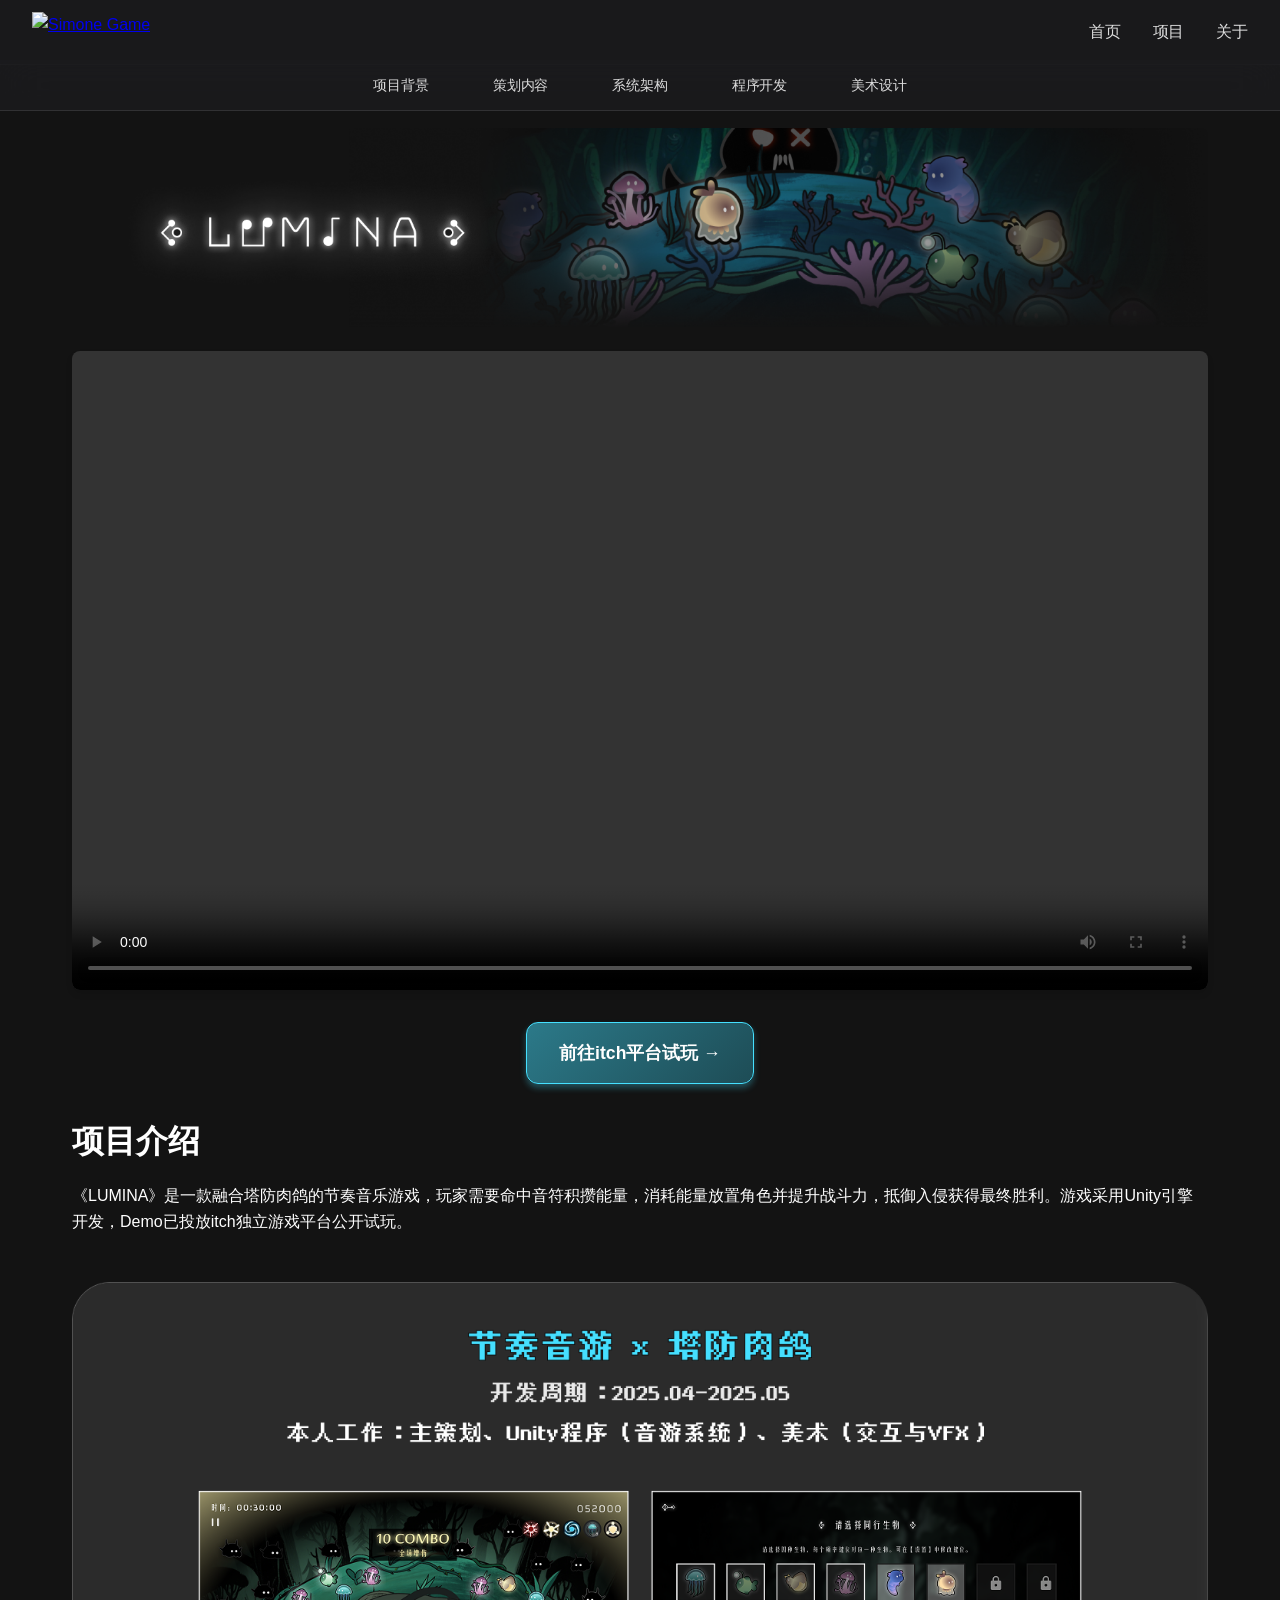
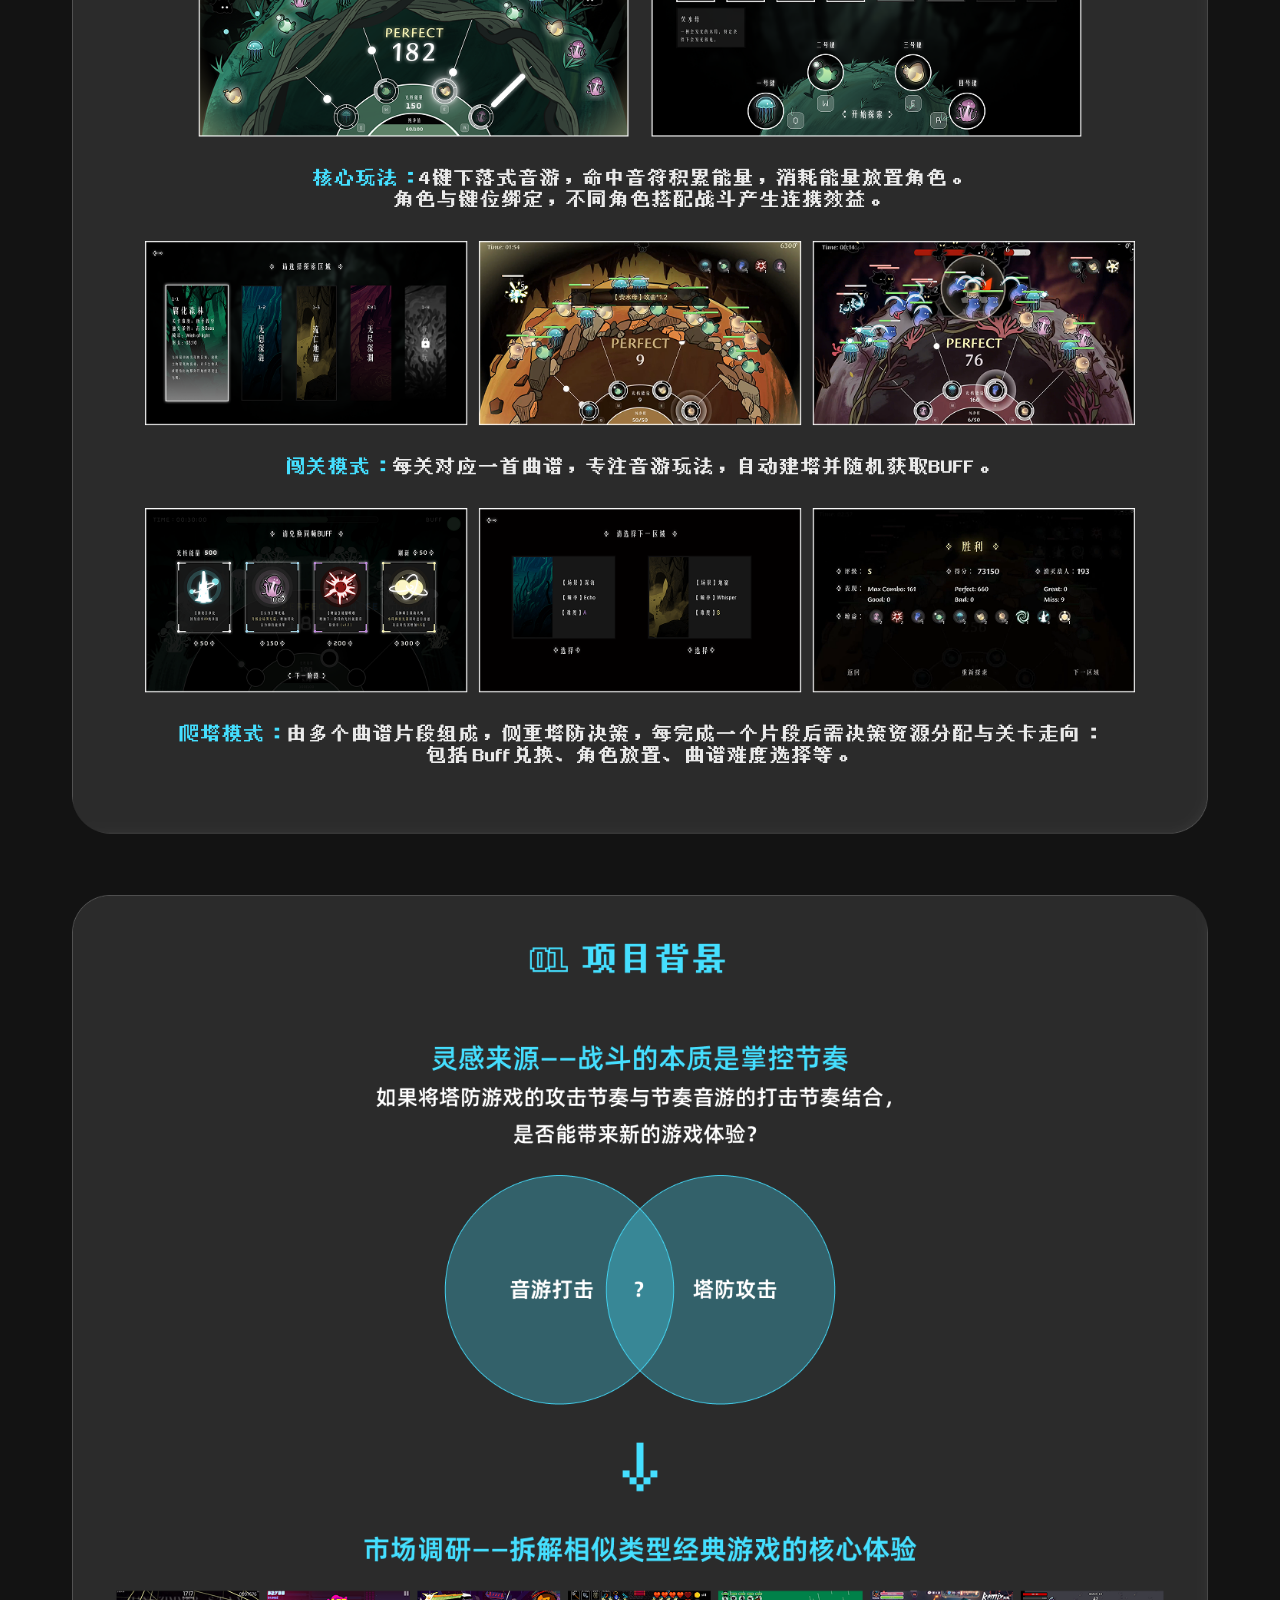
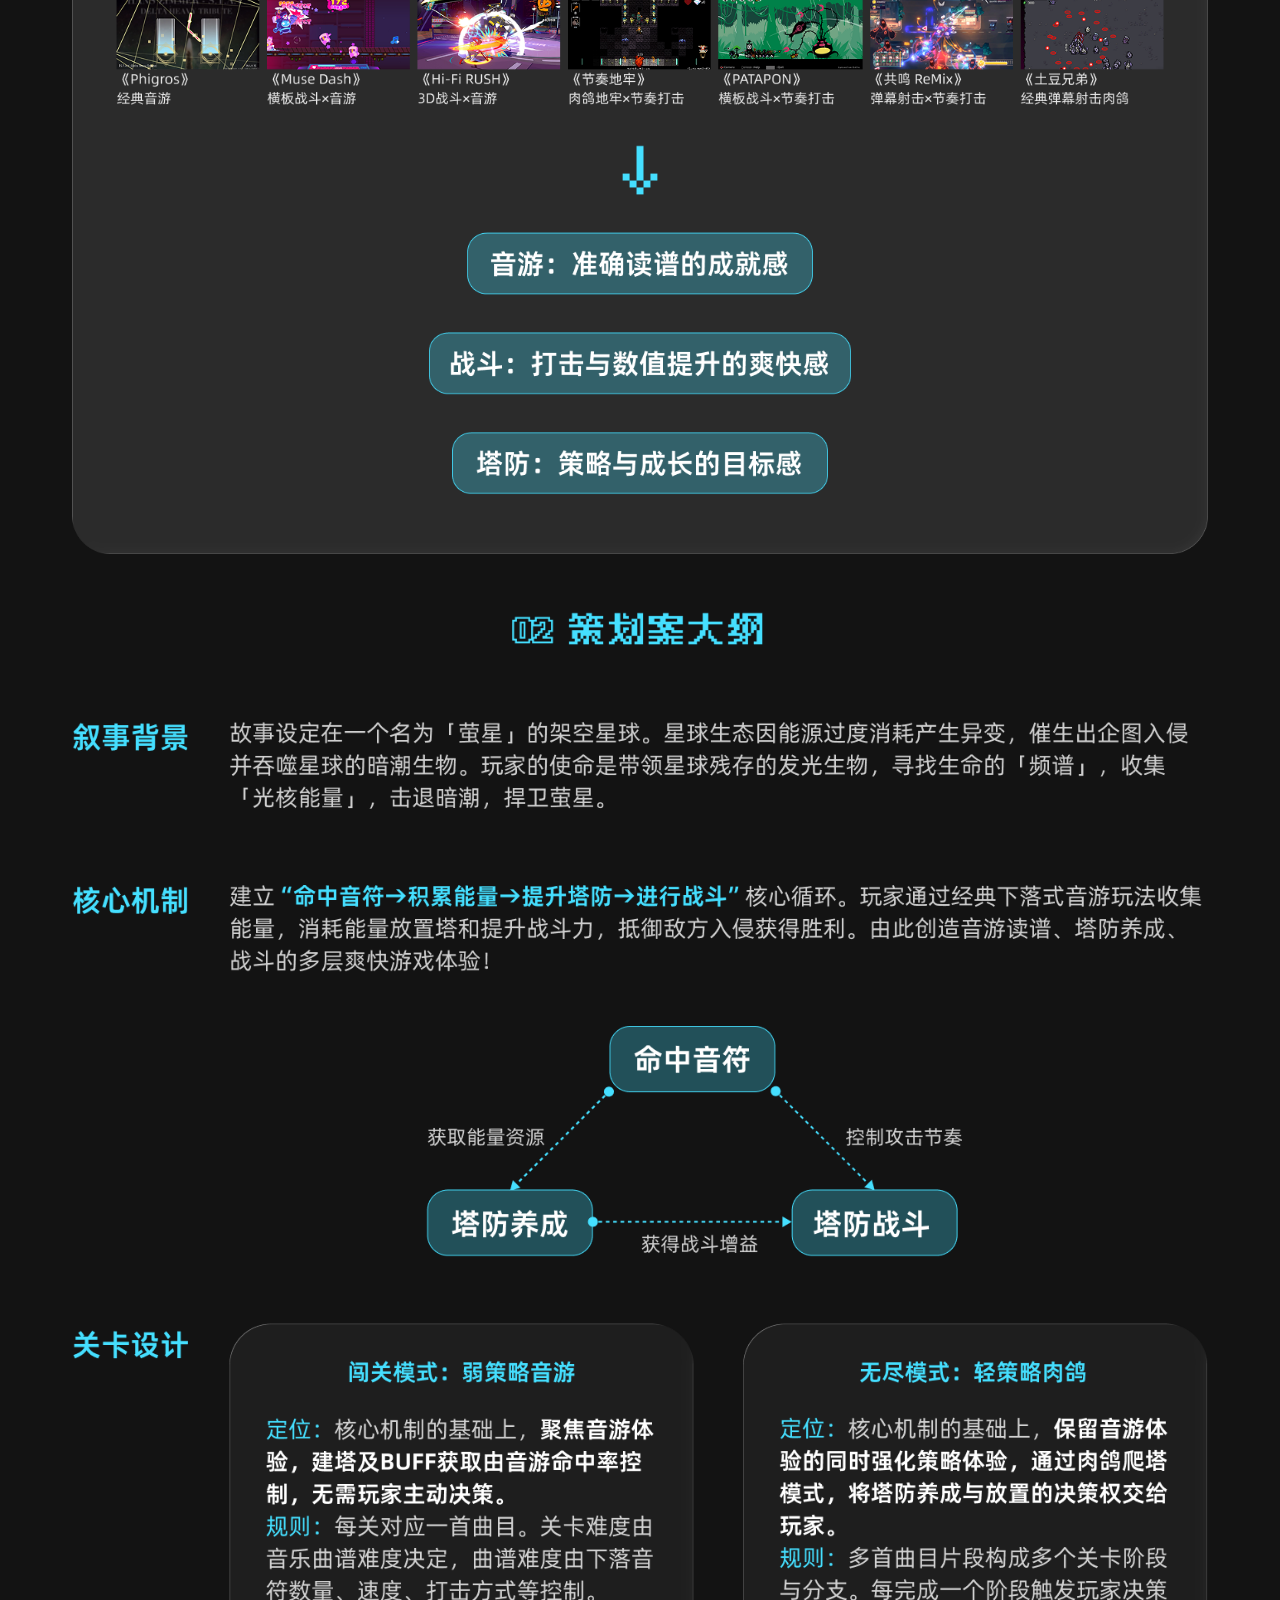
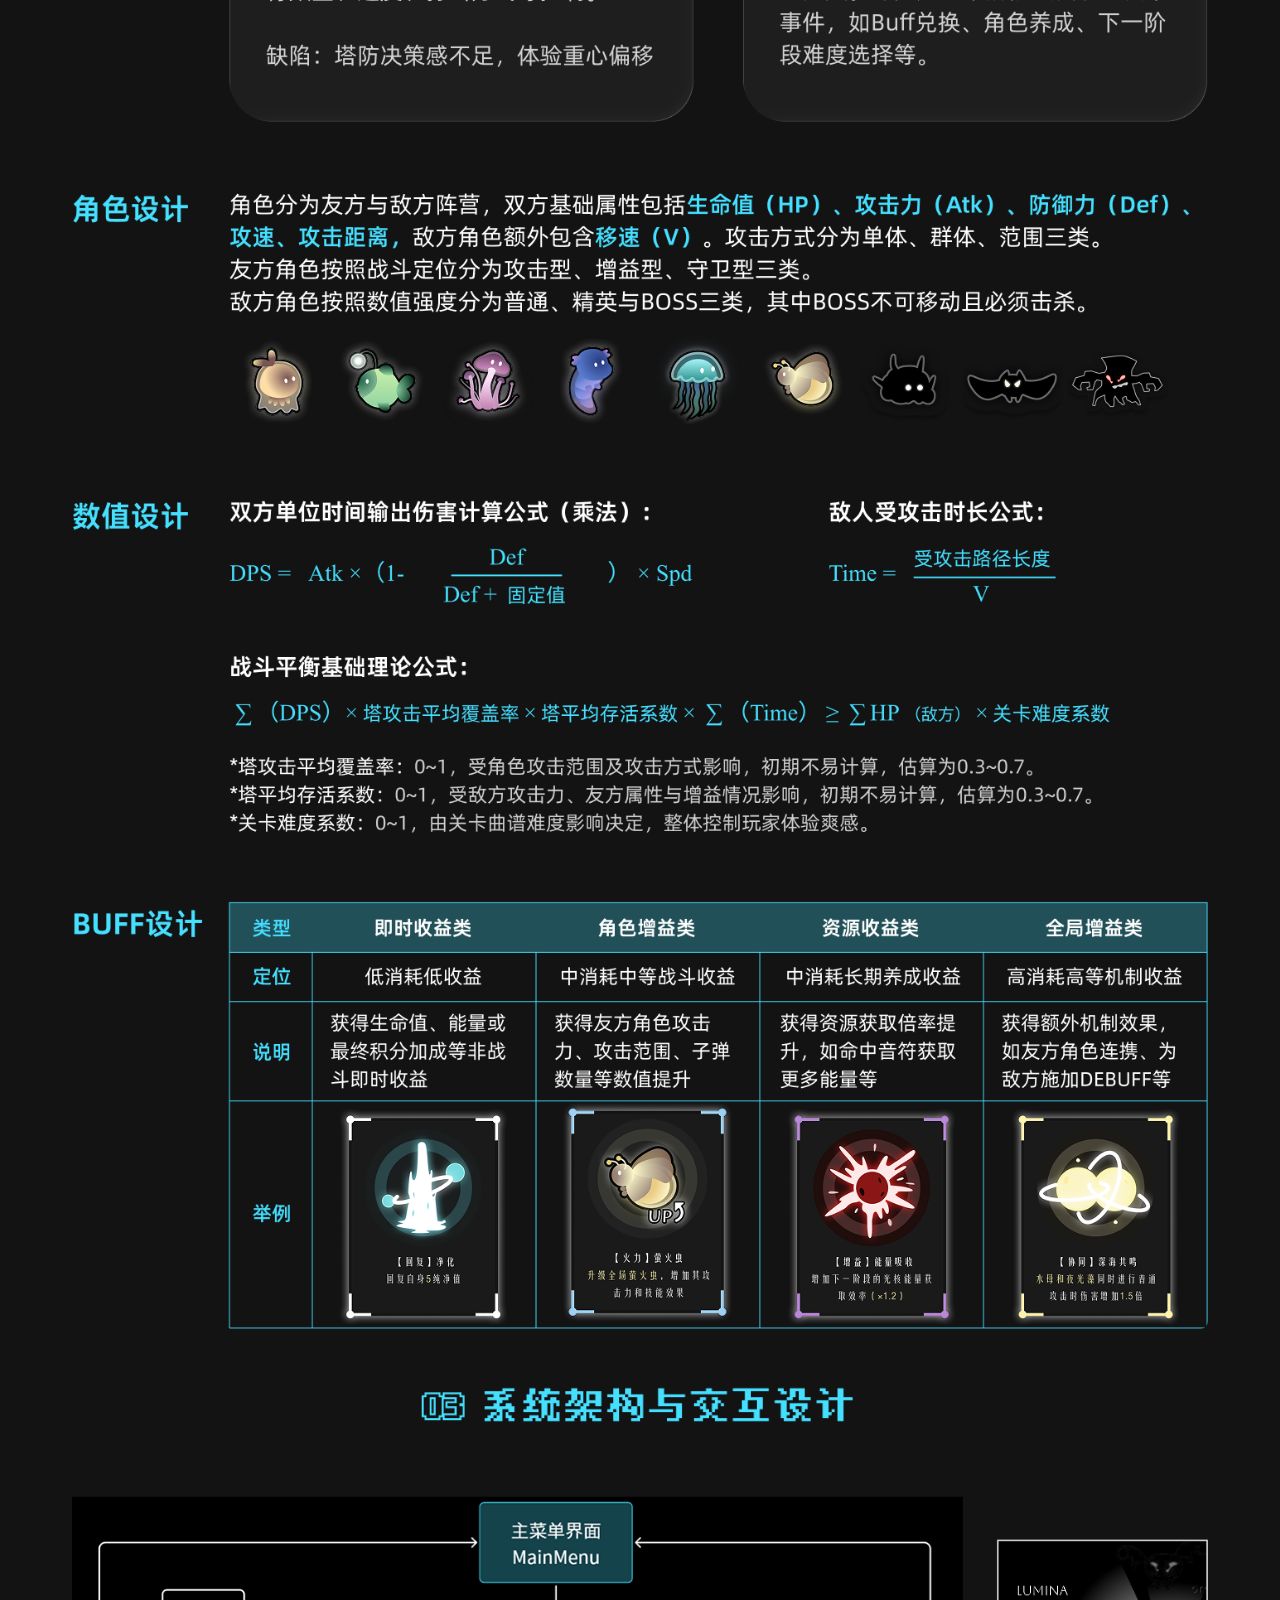
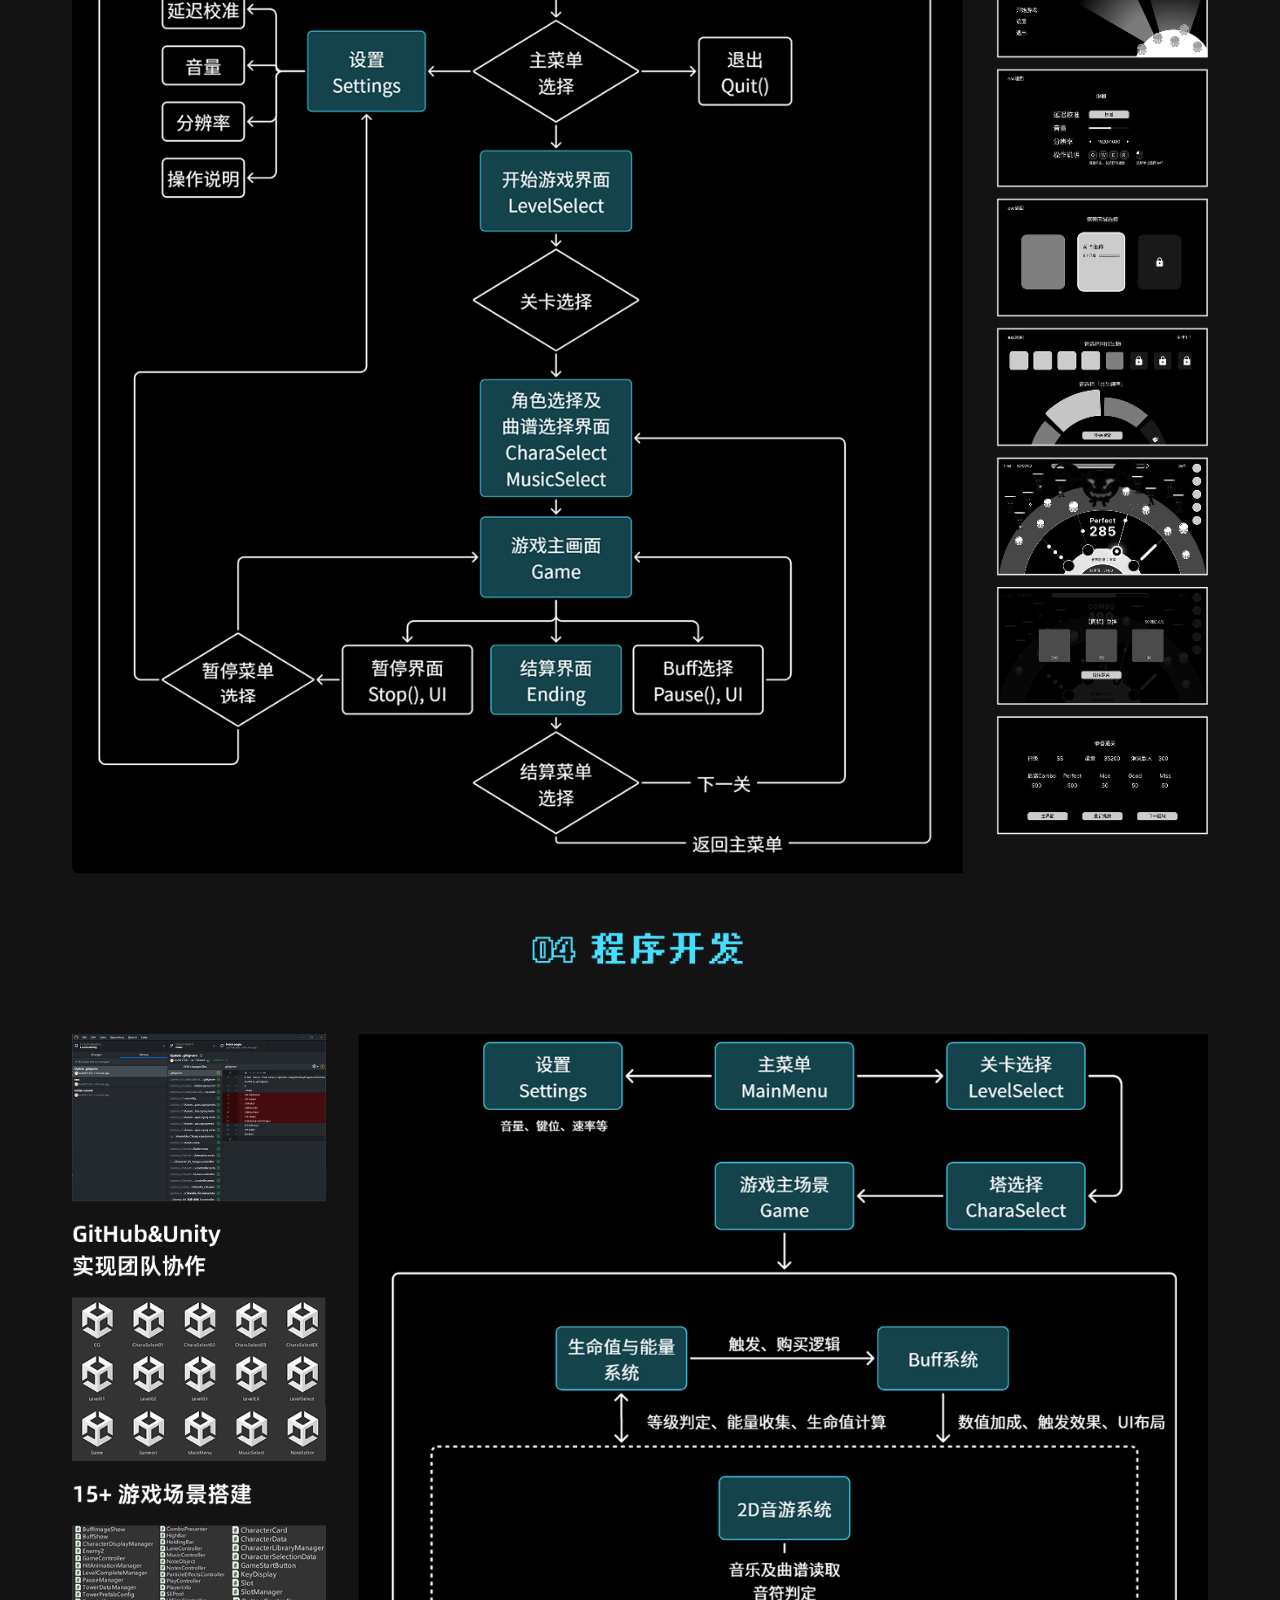
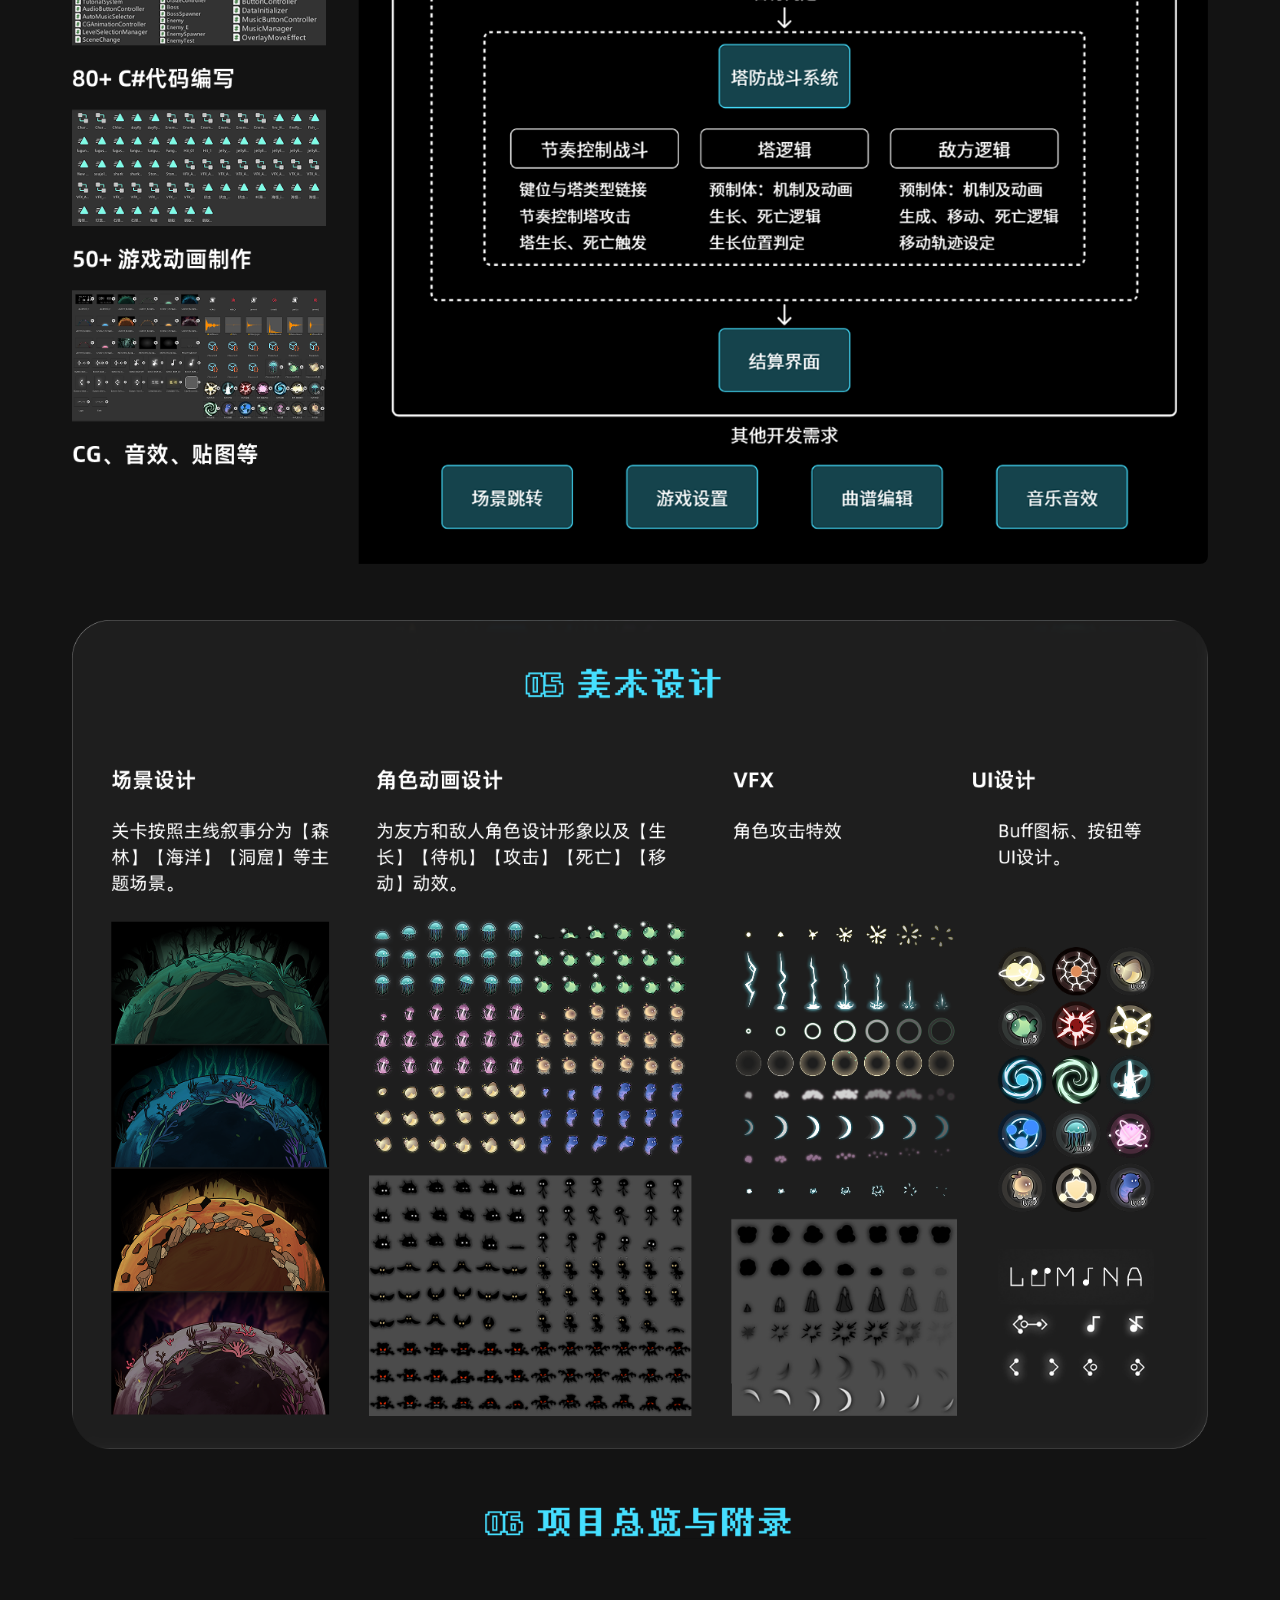
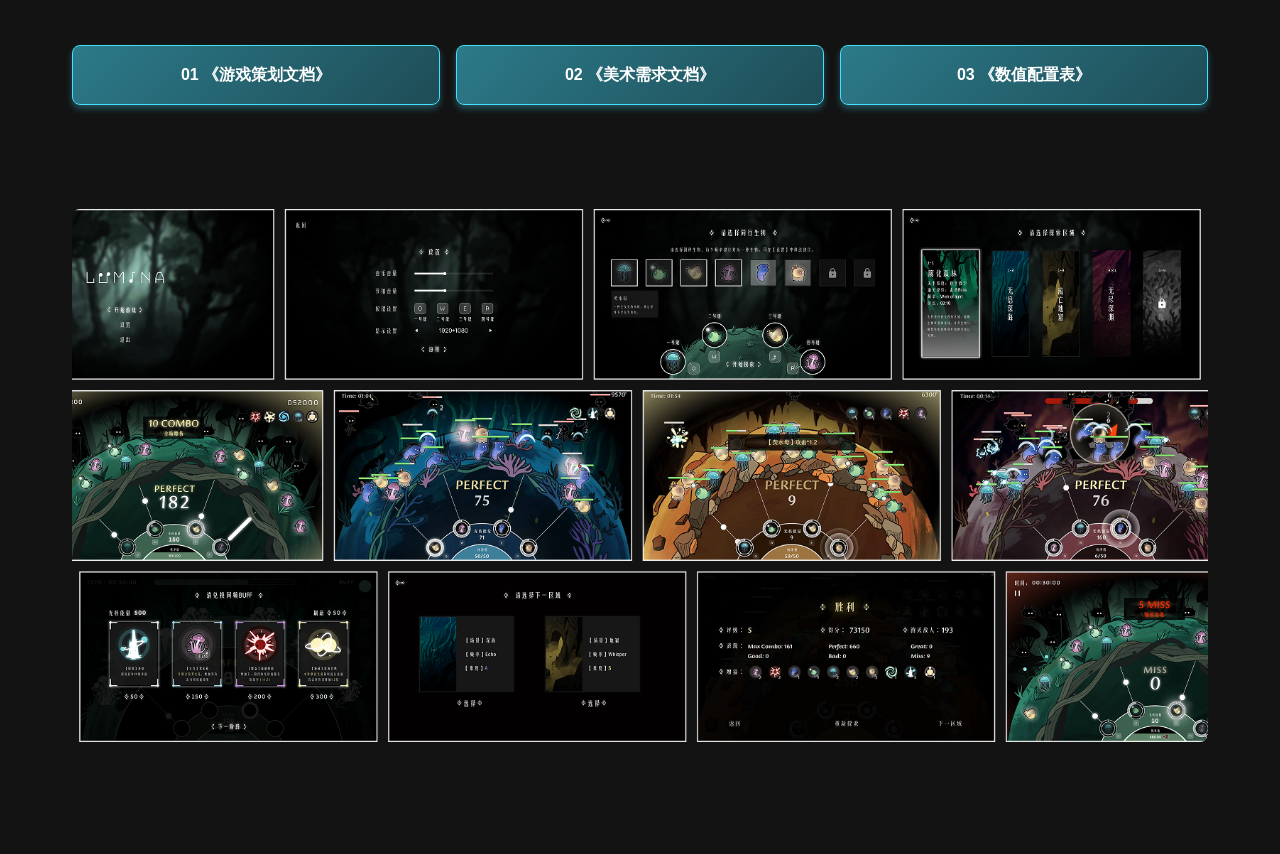
==== project1.html @ 2aa96b40 "1" ====
<!DOCTYPE html>
<html lang="zh-CN">
<head>
    <meta charset="UTF-8">
    <meta name="viewport" content="width=device-width, initial-scale=1.0">
    <title>LUMINA - 项目详情</title>
    <link rel="stylesheet" href="styles.css">
</head>
<body class="project1-page">
    <!-- 导航栏 -->
    <nav class="navbar">
        <a href="index.html" class="logo"><img src="images/logo.png" alt="Simone Game"></a>
        <ul class="nav-links">
            <li><a href="index.html">首页</a></li>
            <li><a href="index.html#projects">项目</a></li>
            <li><a href="index.html#about">关于</a></li>
        </ul>
    </nav>

    <!-- 项目内导航 -->
    <nav class="project-subnav">
        <ul class="project-subnav-links">
            <li><a href="#project-bg">项目背景</a></li>
            <li><a href="#project-plan">策划内容</a></li>
            <li><a href="#project-system">系统架构</a></li>
            <li><a href="#project-code">程序开发</a></li>
            <li><a href="#project-art">美术设计</a></li>
        </ul>
    </nav>

    <!-- 项目内容 -->
    <section class="project-detail">
        <!-- 项目Banner -->
        <div class="project-banner">
            <img src="images/project1-banner.png" alt="LUMINA">
        </div>
        
        <!-- 视频播放 -->
        <div class="video-container">
            <video controls>
                <source src="videos/project1-video.mp4" type="video/mp4">
                您的浏览器不支持视频播放。
            </video>
        </div>
        
        <!-- 试玩按钮 -->
        <div class="play-button-container">
            <a href="https://lumenstarfish.itch.io/lumina" class="play-button">前往itch平台试玩 → </a>
        </div>
        
        <!-- 项目描述 -->
        <div class="project-description">
            <h2>项目介绍</h2>
            <p>《LUMINA》是一款融合塔防肉鸽的节奏音乐游戏，玩家需要命中音符积攒能量，消耗能量放置角色并提升战斗力，抵御入侵获得最终胜利。游戏采用Unity引擎开发，Demo已投放itch独立游戏平台公开试玩。</p>
        </div>
        
        <!-- 项目图片 -->
        <div class="project-images project1-vertical">
            <img id="project-bg" src="images/project1-1.png" alt="项目背景">
            <img id="project-plan" src="images/project1-2.png" alt="策划内容">
            <img id="project-system" src="images/project1-3.png" alt="系统架构">
            <img id="project-code" src="images/project1-4.png" alt="程序开发">
            <img id="project-art" src="images/project1-5.png" alt="美术设计">
            <img id="project-doc1" src="images/project1-6.png" alt="文档1">
            
            <!-- 文档按钮 -->
            <div class="document-buttons">
                <a href="https://my.feishu.cn/docx/UN7tdCVAWoPnkHx2qrwc4mURnkb" class="doc-button">01 《游戏策划文档》</a>
                <a href="https://my.feishu.cn/docx/NdPCd2dPaobUK7xJCd1cOXeBnvd" class="doc-button">02 《美术需求文档》</a>
                <a href="https://my.feishu.cn/sheets/JAk8sxCExhiOM8ttVa2c94wYnDd?from=from_copylink" class="doc-button">03 《数值配置表》</a>
            </div>
            
            <img id="project-doc2" src="images/project1-7.png" alt="文档2">
        </div>
        
        <!-- 项目导航 -->
        <div class="project-nav">
            <a href="project2.html" class="next-project-card">
                <div class="nav-thumbnail">
                    <img src="images/project2-thumb.png" alt="Fish Feast">
                </div>
                <div class="nav-content">
                    <span class="nav-label">下一个项目</span>
                    <span class="nav-title">Fish Feast</span>
                </div>
            </a>
        </div>
    </section>

    <script src="script.js"></script>
</body>
</html>
---- styles.css ----
/* 全局样式 */
* {
    margin: 0;
    padding: 0;
    box-sizing: border-box;
}

/* 导入像素字体 */
@import url('https://fonts.googleapis.com/css2?family=Press+Start+2P&display=swap');

/* 本地字体 */
@font-face {
    font-family: 'UranusPixel';
    src: url('fonts/Uranus_Pixel_11Px.ttf') format('truetype');
    font-weight: normal;
    font-style: normal;
}

body {
    font-family: Arial, sans-serif;
    line-height: 1.6;
    color: #fff;
    background: linear-gradient(135deg, #000000 0%, #212121 50%, #343434 100%);
    min-height: 100vh;
}

/* 项目1页面特定背景色 */
body.project1-page {
    background: #131313;
}

/* 项目2页面特定背景色 */
body.project2-page {
    background: #37C0EE;
}

/* 项目3页面特定背景色 */
body.project3-page {
    background: #788C44;
}

/* 导航栏 - iOS风格 */
.navbar {
    display: flex;
    justify-content: space-between;
    align-items: center;
    padding: 0.75rem 2rem;
    background: rgba(28, 28, 30, 0.8);
    backdrop-filter: saturate(180%) blur(20px);
    -webkit-backdrop-filter: saturate(180%) blur(20px);
    color: #fff;
    position: fixed;
    top: 0;
    width: 100%;
    z-index: 1000;
    transition: transform 0.3s ease, background 0.3s ease;
    border-bottom: 0.5px solid rgba(255, 255, 255, 0.1);
}

.logo {
    display: flex;
    align-items: center;
}

.logo img {
    height: 40px;
    width: auto;
    display: block;
}

.nav-links {
    display: flex;
    list-style: none;
}

.nav-links li {
    margin-left: 2rem;
}

.nav-links a {
    color: rgba(255, 255, 255, 0.85);
    text-decoration: none;
    transition: color 0.2s ease;
    font-weight: 400;
    letter-spacing: -0.01em;
}

.nav-links a:hover {
    color: rgba(255, 255, 255, 1);
}

/* 项目内导航栏 - iOS风格 */
.project-subnav {
    position: fixed;
    top: 60px;
    left: 0;
    width: 100%;
    background: rgba(28, 28, 30, 0.8);
    backdrop-filter: saturate(180%) blur(20px);
    -webkit-backdrop-filter: saturate(180%) blur(20px);
    padding: 0.75rem 2rem;
    z-index: 1001;
    transition: top 0.3s ease;
    border-bottom: 0.5px solid rgba(255, 255, 255, 0.1);
}

.project-subnav-links {
    display: flex;
    justify-content: center;
    list-style: none;
    gap: 2rem;
    flex-wrap: wrap;
}

.project-subnav-links a {
    color: rgba(255, 255, 255, 0.85);
    text-decoration: none;
    font-size: 0.85rem;
    transition: all 0.2s ease;
    padding: 0.5rem 1rem;
    border-radius: 8px;
    font-weight: 400;
    letter-spacing: -0.01em;
}

.project-subnav-links a:hover {
    color: rgba(255, 255, 255, 1);
    background: rgba(255, 255, 255, 0.15);
}

/* 调整项目详情区域的上边距，为两个导航栏留出空间 */
.project-detail {
    padding-top: 120px;
}

/* 封面 */
.hero {
    height: 100vh;
    display: flex;
    flex-direction: column;
    justify-content: center;
    align-items: center;
    color: #fff;
    text-align: center;
    padding: 0 2rem;
    position: relative;
    overflow: hidden;
}

.hero-image {
    width: 100%;
    height: 100%;
    object-fit: cover;
    position: absolute;
    top: 0;
    left: 0;
    z-index: 1;
    min-width: 100%;
    min-height: 100%;
}

.hero-content {
    position: relative;
    z-index: 2;
    max-width: 1200px;
    width: 100%;
    text-align: left;
}

.hero-title {
    font-family: 'UranusPixel', 'Press Start 2P', cursive;
    font-size: 5.5rem;
    font-weight: normal;
    margin-bottom: 1rem;
    text-shadow: 4px 4px 0 rgba(21, 21, 21, 0.5);
    letter-spacing: 1px;
}

.hero-subtitle {
    font-family: 'Press Start 2P', cursive;
    font-size: 2rem;
    font-weight: normal;
    margin-bottom: 3rem;
    text-shadow: 2px 2px 0 rgba(91, 91, 91, 0.5);
    letter-spacing: 1px;
    color: #fff;
}

.hero-info {
    display: flex;
    flex-direction: column;
    gap: 1rem;
    align-items: flex-start;
    color: #c5c5c5;
}

.info-item {
    display: flex;
    align-items: center;
    gap: 0.5rem;
    font-size: 1rem;
}

.info-icon {
    font-size: 1.2rem;
}

.info-text {
    text-shadow: 1px 1px 0 rgba(0, 0, 0, 0.5);
}

@media (max-width: 768px) {
    .hero-info {
        flex-direction: column;
        gap: 1rem;
        align-items: flex-start;
    }
    
    .info-item {
        font-size: 0.9rem;
    }
}

/* 项目目录 */
.projects {
    padding: 4rem 2rem;
}

.projects h2 {
    text-align: center;
    margin-bottom: 3rem;
    font-family: 'UranusPixel', 'Press Start 2P', cursive;
    font-size: 2.5rem;
    font-weight: normal;
}

.project-list {
    display: grid;
    grid-template-columns: repeat(4, 1fr);
    gap: 2rem;
    max-width: 1200px;
    margin: 0 auto;
}

.project-card {
    display: flex;
    flex-direction: column;
    border: 3px solid #333;
    border-radius: 10px;
    overflow: hidden;
    box-shadow: 0 4px 6px rgba(0, 0, 0, 0.3);
    transition: transform 0.3s ease, box-shadow 0.3s ease;
    text-decoration: none;
    color: #fff;
}

.project-card:hover {
    transform: translateY(-5px);
    box-shadow: 0 10px 20px rgba(0, 0, 0, 0.5);
    border-color: #667eea;
}

.project-thumbnail {
    width: 100%;
    height: 200px;
    overflow: hidden;
}

.project-thumbnail img {
    width: 100%;
    height: 100%;
    object-fit: cover;
    transition: transform 0.3s ease;
}

.project-card:hover .project-thumbnail img {
    transform: scale(1.05);
}

.project-info {
    padding: 1.5rem;
    display: flex;
    flex-direction: column;
    align-items: flex-start;
}

.project-info h3 {
    font-size: 1.3rem;
    margin-bottom: 0.5rem;
    color: #fff;
}

.project-info p {
    color: #ccc;
    margin-bottom: 1rem;
    line-height: 1.6;
}

.project-tag {
    margin-top: auto;
    width: 100%;
    display: flex;
    justify-content: flex-start;
}

.project-tag img {
    height: 30px;
    max-width: 100%;
    object-fit: contain;
}

/* 关于部分 */
.about {
    padding: 4rem 2rem;
    text-align: center;
}

.about h2 {
    margin-bottom: 3rem;
    font-family: 'UranusPixel', 'Press Start 2P', cursive;
    font-size: 2.5rem;
    font-weight: normal;
    text-align: center;
}

.about-content {
    display: flex;
    max-width: 1200px;
    margin: 0 auto;
    text-align: left;
    gap: 4rem;
}

.about-photo {
    flex-shrink: 0;
    text-align: center;
}

.about-photo img {
    width: 200px;
    height: 200px;
    border-radius: 50%;
    object-fit: cover;
    margin-bottom: 1rem;
}

.about-name {
    font-size: 1.5rem;
    font-weight: bold;
    color: #fff;
}

.about-name span {
    font-size: 1rem;
    color: #ccc;
    margin-left: 0.5rem;
}

.about-info {
    flex: 1;
}

.info-section {
    margin-bottom: 2rem;
}

.info-section:last-child {
    margin-bottom: 0;
}

.info-section h3 {
    font-size: 1.3rem;
    color: #fff;
    margin-bottom: 0.8rem;
    font-weight: bold;
}

.info-section p {
    color: #ccc;
    margin-bottom: 0.5rem;
    line-height: 1.8;
}

@media (max-width: 768px) {
    .project-list {
        grid-template-columns: 1fr;
    }
    
    .about-content {
        flex-direction: column;
        gap: 2rem;
    }
    
    .about-photo {
        text-align: center;
    }
}

/* 项目详情页 */
.project-detail {
    padding: 8rem 2rem 4rem;
    max-width: 1200px;
    margin: 0 auto;
}

.project-detail h1 {
    font-size: 3rem;
    margin-bottom: 2rem;
    text-align: center;
}

/* 项目Banner样式 */
.project-banner {
    width: 100%;
    margin-bottom: 1.5rem;
    border-radius: 8px;
    overflow: hidden;
}

.project-banner img {
    width: 100%;
    height: auto;
    display: block;
}

/* 试玩按钮样式 */
.play-button-container {
    margin: 2rem 0;
    text-align: center;
}

.play-button {
    display: inline-block;
    background: linear-gradient(135deg, rgba(69, 224, 255, 0.5), rgba(41, 134, 153, 0.5));
    color: white;
    padding: 1rem 2rem;
    border-radius: 12px;
    text-decoration: none;
    font-weight: 600;
    font-size: 1.1rem;
    transition: all 0.3s ease;
    box-shadow: 0 4px 6px rgba(69, 224, 255, 0.3);
    border: 1px solid #45E0FF;
}

.play-button:hover {
    transform: translateY(-2px);
    box-shadow: 0 6px 8px rgba(69, 224, 255, 0.4);
    background: linear-gradient(135deg, rgba(69, 224, 255, 0.6), rgba(41, 134, 153, 0.6));
}

.play-button:active {
    transform: translateY(0);
    box-shadow: 0 2px 4px rgba(69, 224, 255, 0.3);
}

/* 项目二试玩按钮样式 */
.play-button.play-button-project2 {
    background: linear-gradient(135deg, rgba(235, 69, 105, 0.6), rgba(202, 0, 44, 0.6));
    box-shadow: 0 4px 6px rgba(235, 69, 105, 0.3);
    border: 1px solid #EB4569;
}

.play-button.play-button-project2:hover {
    box-shadow: 0 6px 8px rgba(235, 69, 105, 0.4);
    background: linear-gradient(135deg, rgba(235, 69, 105, 0.7), rgba(202, 0, 44, 0.7));
}

.play-button.play-button-project2:active {
    box-shadow: 0 2px 4px rgba(235, 69, 105, 0.3);
}

/* 项目三试玩按钮样式 */
.play-button.play-button-project3 {
    background: linear-gradient(135deg, rgba(193, 225, 165, 0.6), rgba(153, 181, 79, 0.6));
    box-shadow: 0 4px 6px rgba(193, 225, 165, 0.3);
    border: 1px solid #C1E1A5;
}

.play-button.play-button-project3:hover {
    box-shadow: 0 6px 8px rgba(193, 225, 165, 0.4);
    background: linear-gradient(135deg, rgba(193, 225, 165, 0.7), rgba(153, 181, 79, 0.7));
}

.play-button.play-button-project3:active {
    box-shadow: 0 2px 4px rgba(193, 225, 165, 0.3);
}

/* 文档按钮样式 */
.document-buttons {
    display: flex;
    gap: 1rem;
    margin: 3rem 0;
    justify-content: center;
    flex-wrap: wrap;
}

.doc-button {
    flex: 1;
    min-width: 200px;
    background: linear-gradient(135deg, rgba(69, 224, 255, 0.5), rgba(41, 134, 153, 0.5));
    color: white;
    padding: 1rem 1.5rem;
    border-radius: 8px;
    text-decoration: none;
    font-weight: 600;
    text-align: center;
    transition: all 0.3s ease;
    box-shadow: 0 4px 6px rgba(69, 224, 255, 0.3);
    white-space: nowrap;
    border: 1px solid #45E0FF;
}

.doc-button:hover {
    transform: translateY(-2px);
    box-shadow: 0 6px 8px rgba(69, 224, 255, 0.4);
    background: linear-gradient(135deg, rgba(69, 224, 255, 0.6), rgba(41, 134, 153, 0.6));
}

.doc-button:active {
    transform: translateY(0);
    box-shadow: 0 2px 4px rgba(69, 224, 255, 0.3);
}

.video-container {
    margin-bottom: 1.5rem;
    border-radius: 8px;
    overflow: hidden;
    box-shadow: 0 4px 6px rgba(0, 0, 0, 0.1);
    position: relative;
    width: 100%;
    padding-top: 56.25%; /* 16:9 比例 */
}

.video-container video {
    position: absolute;
    top: 0;
    left: 0;
    width: 100%;
    height: 100%;
}

.project-description {
    margin-bottom: 3rem;
}

.project-description h2 {
    font-size: 2rem;
    margin-bottom: 1rem;
}

.project-description ul {
    margin-left: 1.5rem;
    margin-top: 1rem;
}

.project-images {
    display: grid;
    grid-template-columns: repeat(auto-fit, minmax(400px, 1fr));
    gap: 2rem;
    margin-bottom: 3rem;
}

.project-images img {
    width: 100%;
    height: 300px;
    object-fit: cover;
    border-radius: 8px;
}

/* 项目一图片垂直排布样式 */
.project-images.project1-vertical {
    display: flex;
    flex-direction: column;
    gap: 3.5rem;
}

.project-images.project1-vertical img {
    width: 100%;
    height: auto;
    object-fit: contain;
}

/* 项目二、三、四图片垂直排布样式 */
.project-images.project-vertical {
    display: flex;
    flex-direction: column;
    gap: 3.5rem;
}

.project-images.project-vertical img {
    width: 100%;
    height: auto;
    object-fit: contain;
}

.project-nav {
    position: fixed;
    bottom: 20%;
    left: 0;
    right: 0;
    display: flex;
    justify-content: space-between;
    padding: 0 2rem;
    z-index: 1000;
    opacity: 0;
    visibility: hidden;
    transition: opacity 0.3s ease, visibility 0.3s ease;
    pointer-events: none;
}

.project-nav.visible {
    opacity: 1;
    visibility: visible;
    pointer-events: auto;
}

.prev-project-card,
.next-project-card {
    display: flex;
    align-items: center;
    padding: 1rem;
    background: rgba(28, 28, 30, 0.8);
    backdrop-filter: saturate(180%) blur(20px);
    -webkit-backdrop-filter: saturate(180%) blur(20px);
    border: 0.5px solid rgba(255, 255, 255, 0.1);
    border-radius: 12px;
    text-decoration: none;
    color: rgba(255, 255, 255, 0.85);
    transition: all 0.3s ease;
    max-width: 300px;
    box-shadow: 0 4px 12px rgba(0, 0, 0, 0.3);
}

.prev-project-card {
    margin-right: auto;
}

.next-project-card {
    margin-left: auto;
}

.prev-project-card:hover,
.next-project-card:hover {
    transform: translateY(-5px);
    box-shadow: 0 10px 20px rgba(0, 0, 0, 0.2);
    border-color: rgba(255, 255, 255, 0.2);
    background: rgba(28, 28, 30, 0.9);
    color: rgba(255, 255, 255, 1);
}

.nav-thumbnail {
    width: 100px;
    height: 80px;
    overflow: hidden;
    border-radius: 4px;
    margin-right: 1rem;
    flex-shrink: 0;
}

.nav-thumbnail img {
    width: 100%;
    height: 100%;
    object-fit: cover;
    transition: transform 0.3s ease;
}

.prev-project-card:hover .nav-thumbnail img,
.next-project-card:hover .nav-thumbnail img {
    transform: scale(1.05);
}

.nav-content {
    display: flex;
    flex-direction: column;
}

.nav-label {
    font-size: 0.9rem;
    color: rgba(255, 255, 255, 0.6);
    margin-bottom: 0.25rem;
}

.nav-title {
    font-size: 1rem;
    font-weight: 600;
    color: rgba(255, 255, 255, 0.9);
}

/* 响应式设计 */
@media (max-width: 768px) {
    .navbar {
        flex-direction: column;
        padding: 1rem;
    }

    .nav-links {
        margin-top: 1rem;
    }

    .nav-links li {
        margin: 0 0.5rem;
    }

    .hero h1 {
        font-size: 2.5rem;
    }

    .hero p {
        font-size: 1.2rem;
    }

    .project-grid {
        grid-template-columns: 1fr;
    }

    .project-images {
        grid-template-columns: 1fr;
    }

    .project-detail {
        padding: 6rem 1rem 3rem;
    }

    /* 项目内导航栏响应式设计 */
    .project-subnav {
        padding: 0.5rem 1rem;
        top: 55px;
    }
    
    .project-subnav.sticky-top {
        top: 0 !important;
    }

    .project-subnav-links {
        flex-wrap: wrap;
        gap: 0.5rem;
        justify-content: center;
    }

    .project-subnav-links a {
        font-size: 0.8rem;
        padding: 0.3rem 0.6rem;
        white-space: nowrap;
        border-radius: 6px;
    }
    
    /* 试玩按钮响应式设计 */
    .play-button {
        padding: 0.8rem 1.5rem;
        font-size: 1rem;
    }
    
    /* 文档按钮响应式设计 */
    .document-buttons {
        flex-direction: column;
        align-items: center;
    }
    
    .doc-button {
        width: 100%;
        max-width: 300px;
    }
    
    /* 项目导航按钮响应式设计 */
    .project-nav {
        padding: 0 1rem;
    }
    
    .prev-project-card,
    .next-project-card {
        padding: 0.8rem;
        max-width: 250px;
    }
    
    .nav-thumbnail {
        width: 80px;
        height: 60px;
    }
    
    .nav-label {
        font-size: 0.8rem;
    }
    
    .nav-title {
        font-size: 0.9rem;
    }
}

/* 更小屏幕尺寸的响应式设计 */
@media (max-width: 480px) {
    .project-subnav-links {
        gap: 0.3rem;
    }

    .project-subnav-links a {
        font-size: 0.75rem;
        padding: 0.25rem 0.5rem;
        border-radius: 6px;
    }
    
    /* 试玩按钮响应式设计 - 更小屏幕 */
    .play-button {
        padding: 0.6rem 1.2rem;
        font-size: 0.9rem;
    }
    
    /* 项目导航按钮响应式设计 - 更小屏幕 */
    .project-nav {
        flex-direction: column;
        align-items: center;
        gap: 1rem;
        bottom: 10%;
    }
    
    .prev-project-card,
    .next-project-card {
        margin: 0 !important;
        max-width: 200px;
        padding: 0.6rem;
    }
    
    .nav-thumbnail {
        width: 60px;
        height: 45px;
    }
    
    .nav-label {
        font-size: 0.7rem;
    }
    
    .nav-title {
        font-size: 0.8rem;
    }
}

/* 平滑滚动 */
html {
    scroll-behavior: smooth;
}
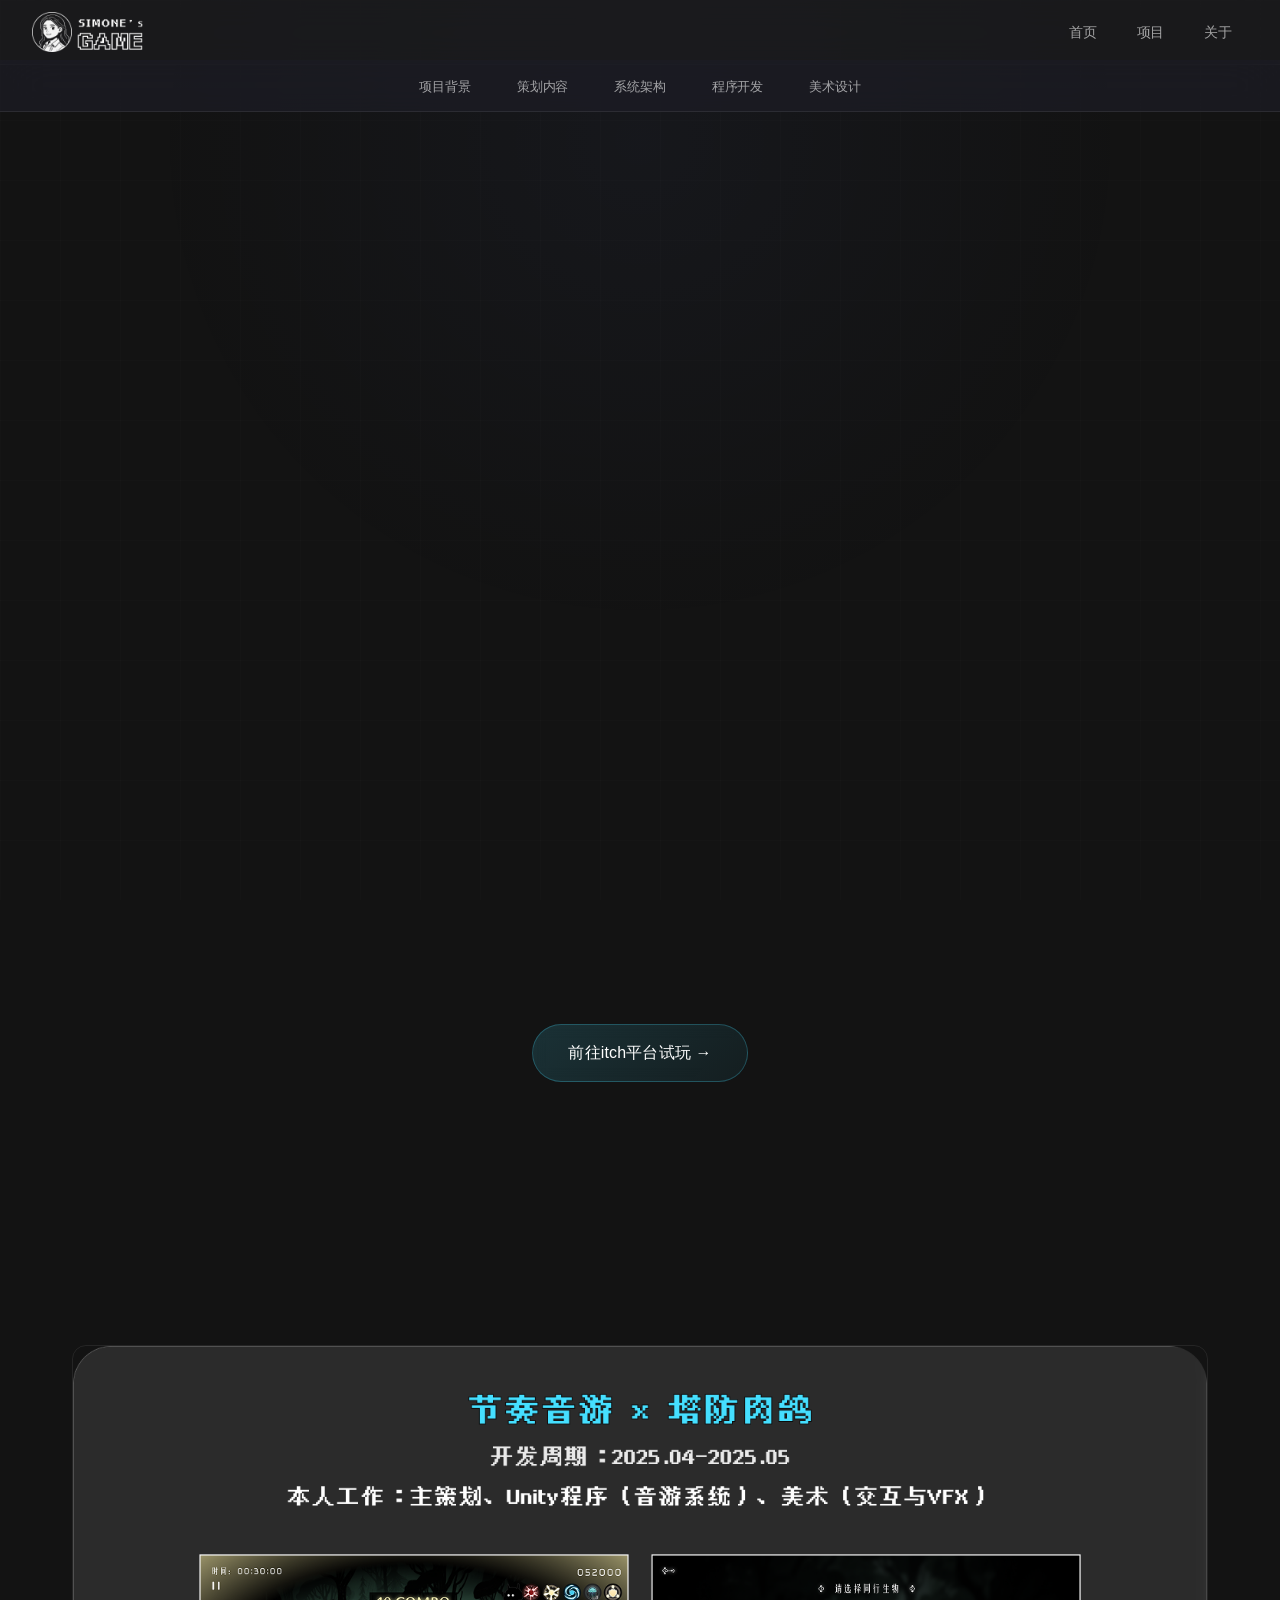
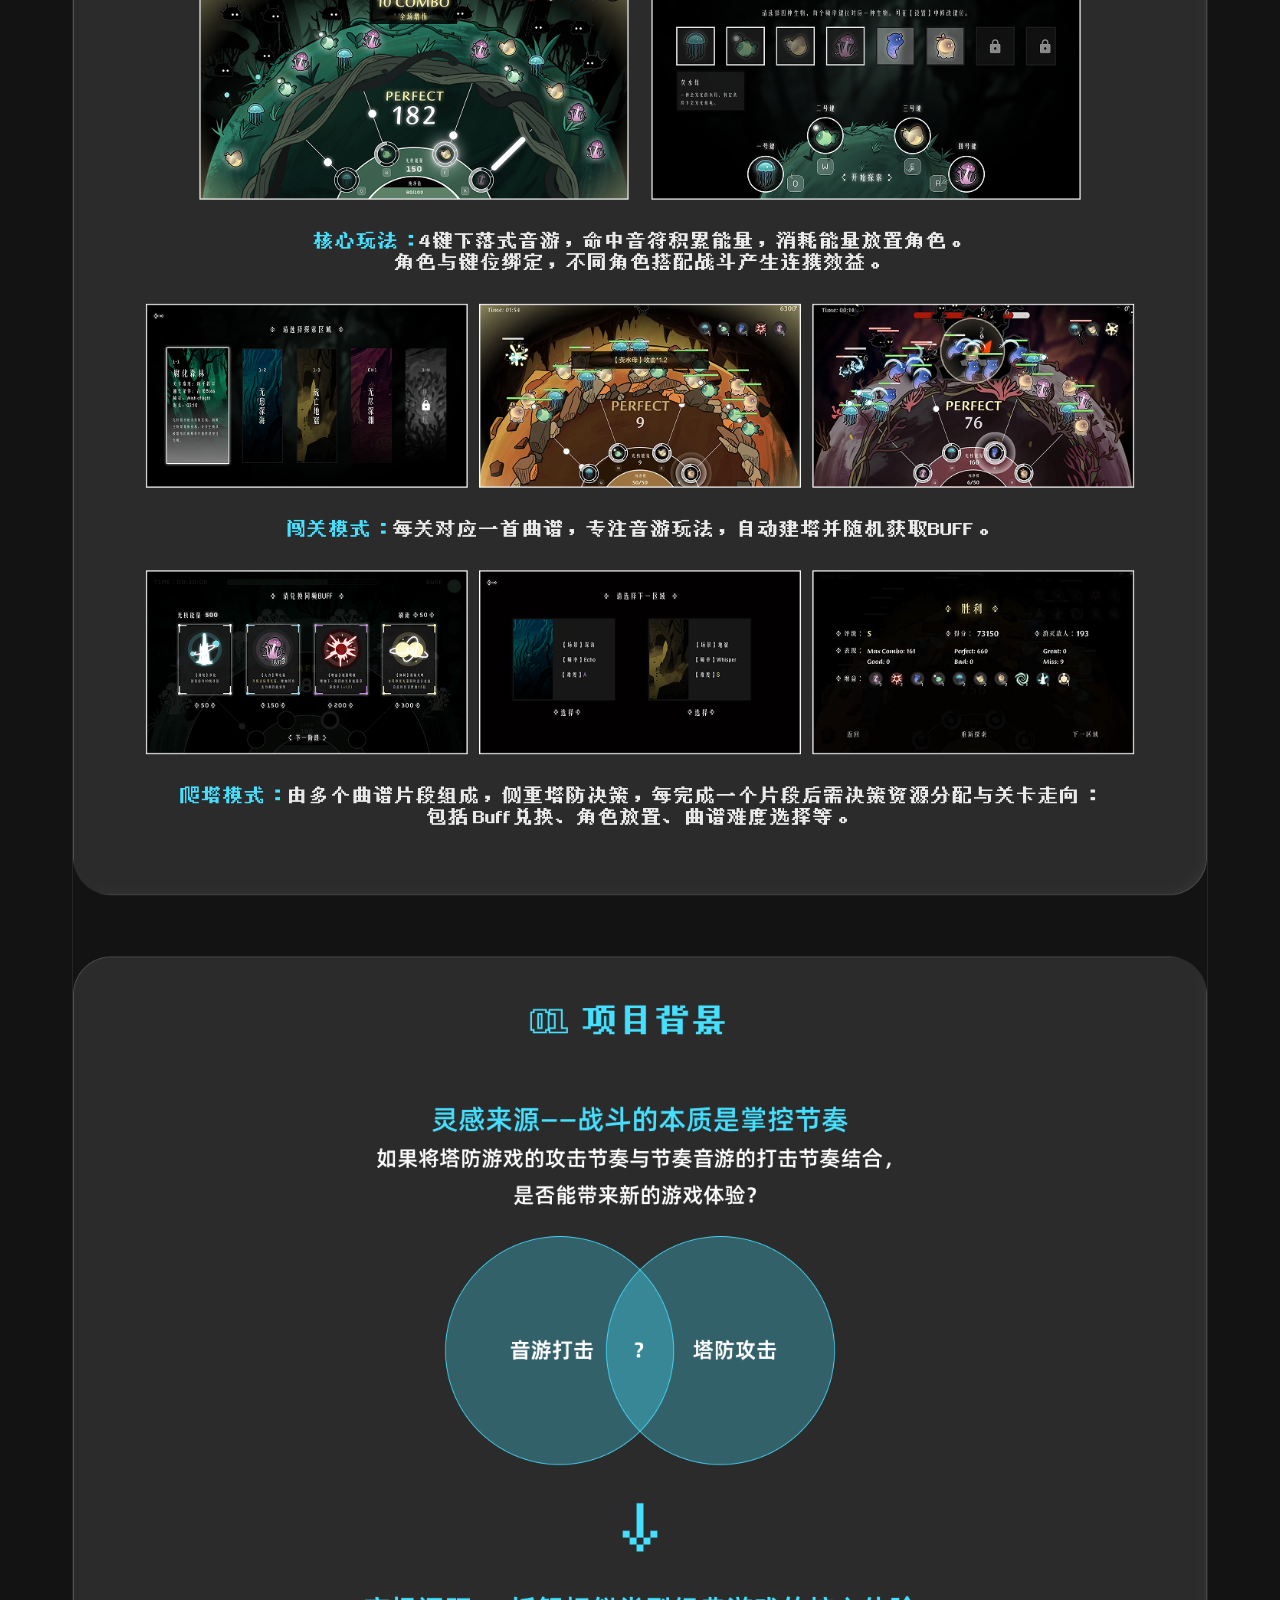
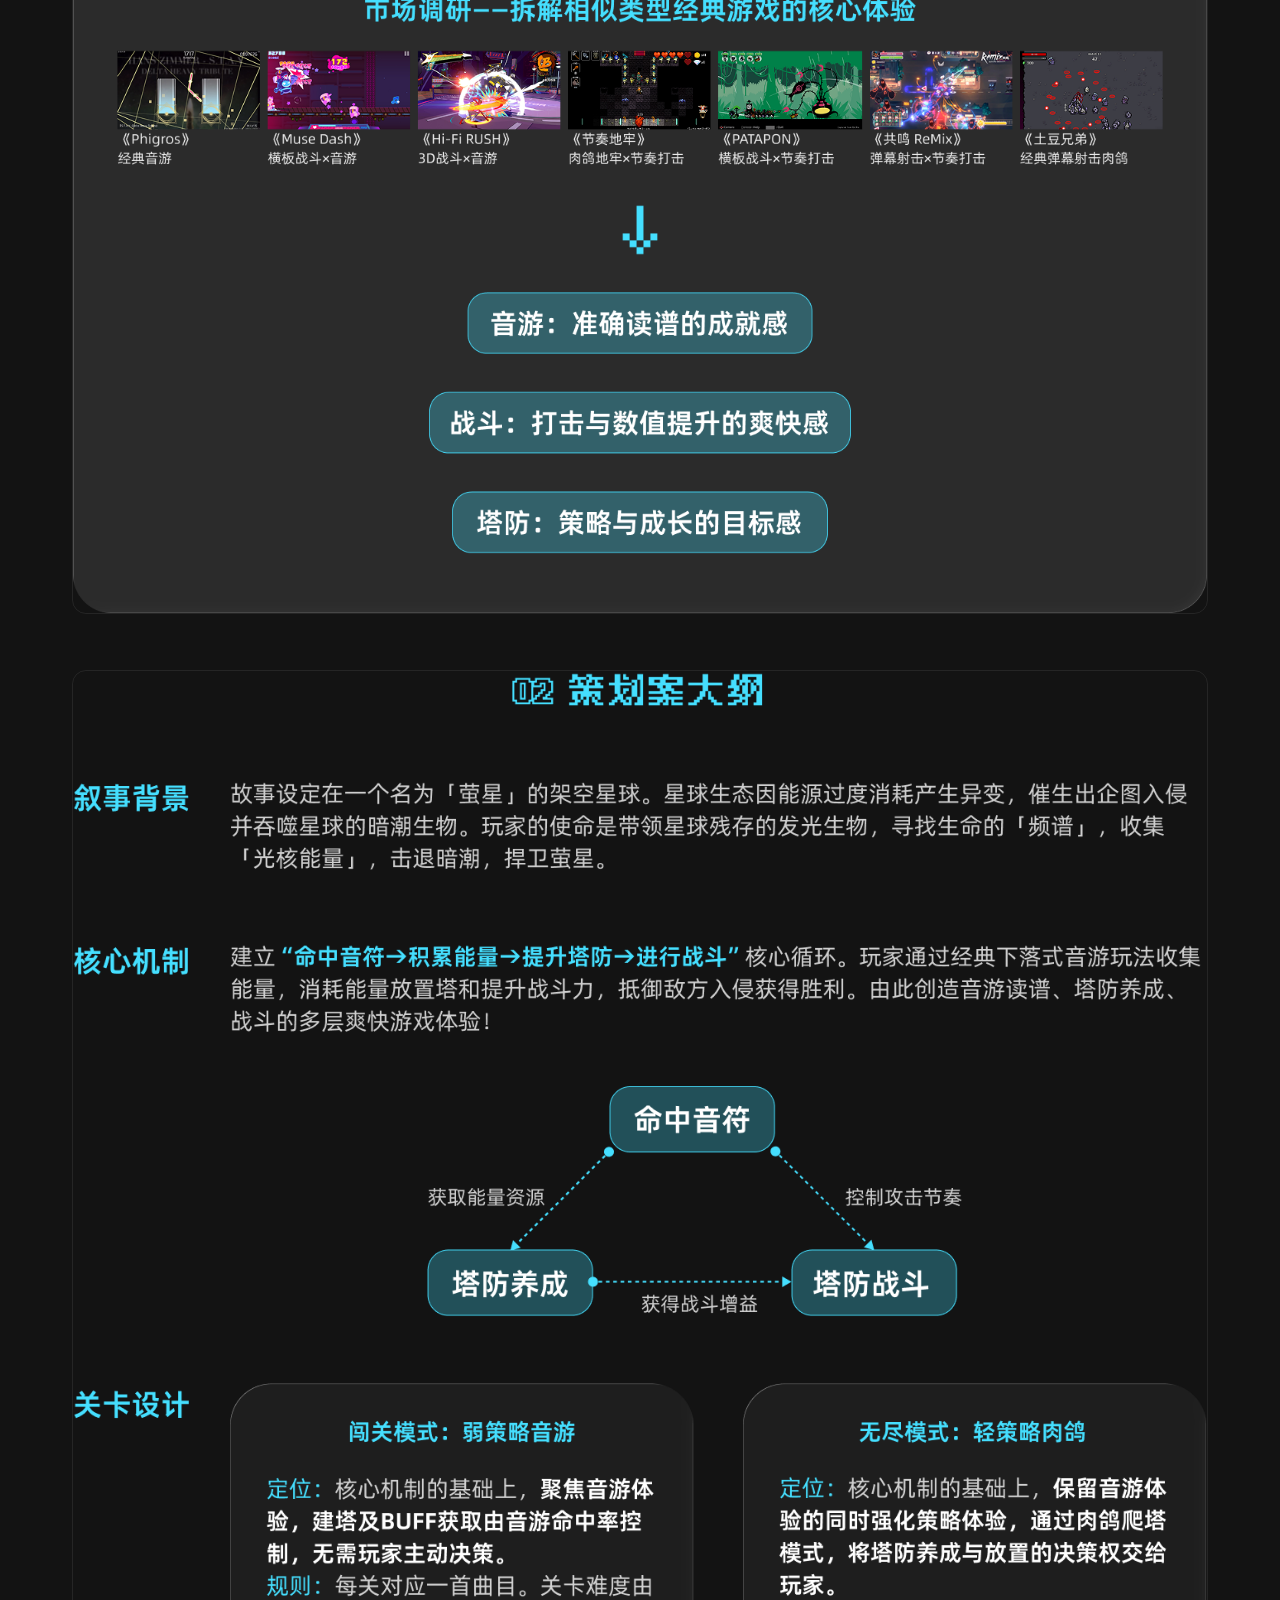
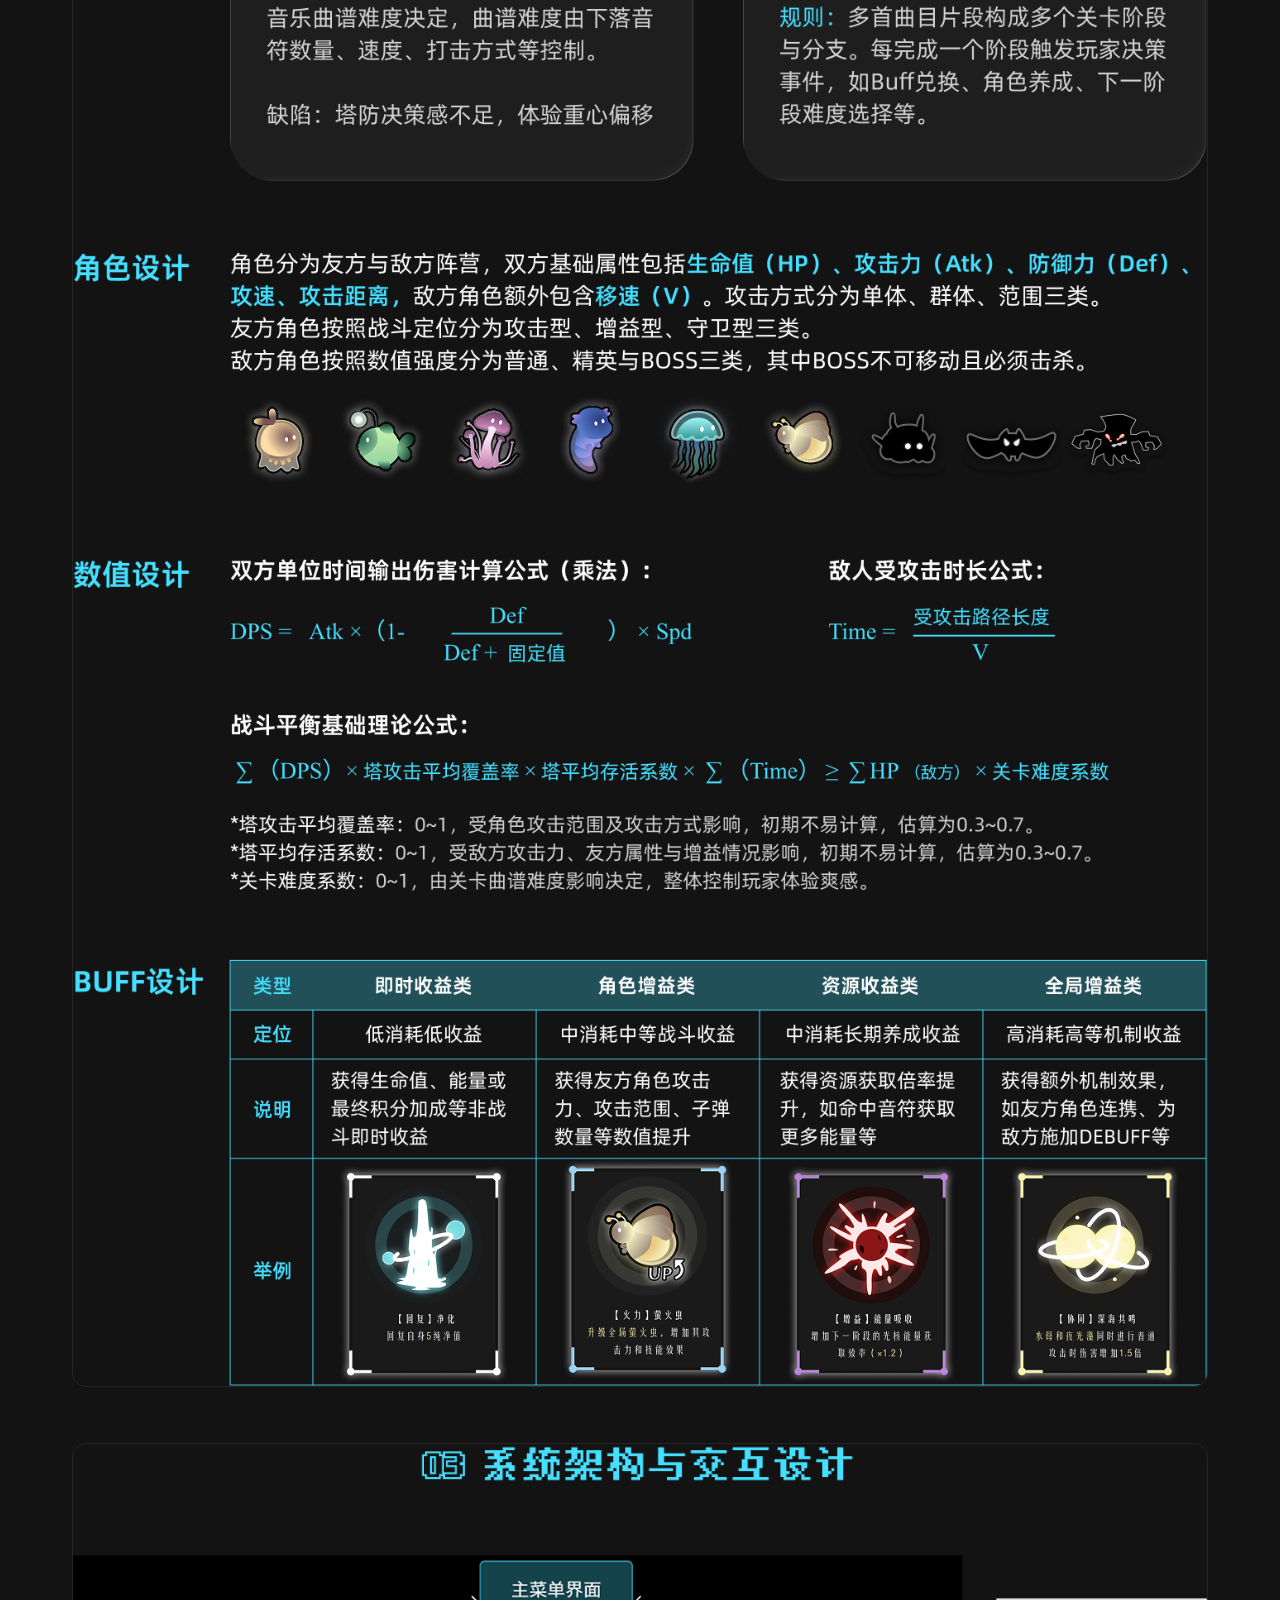
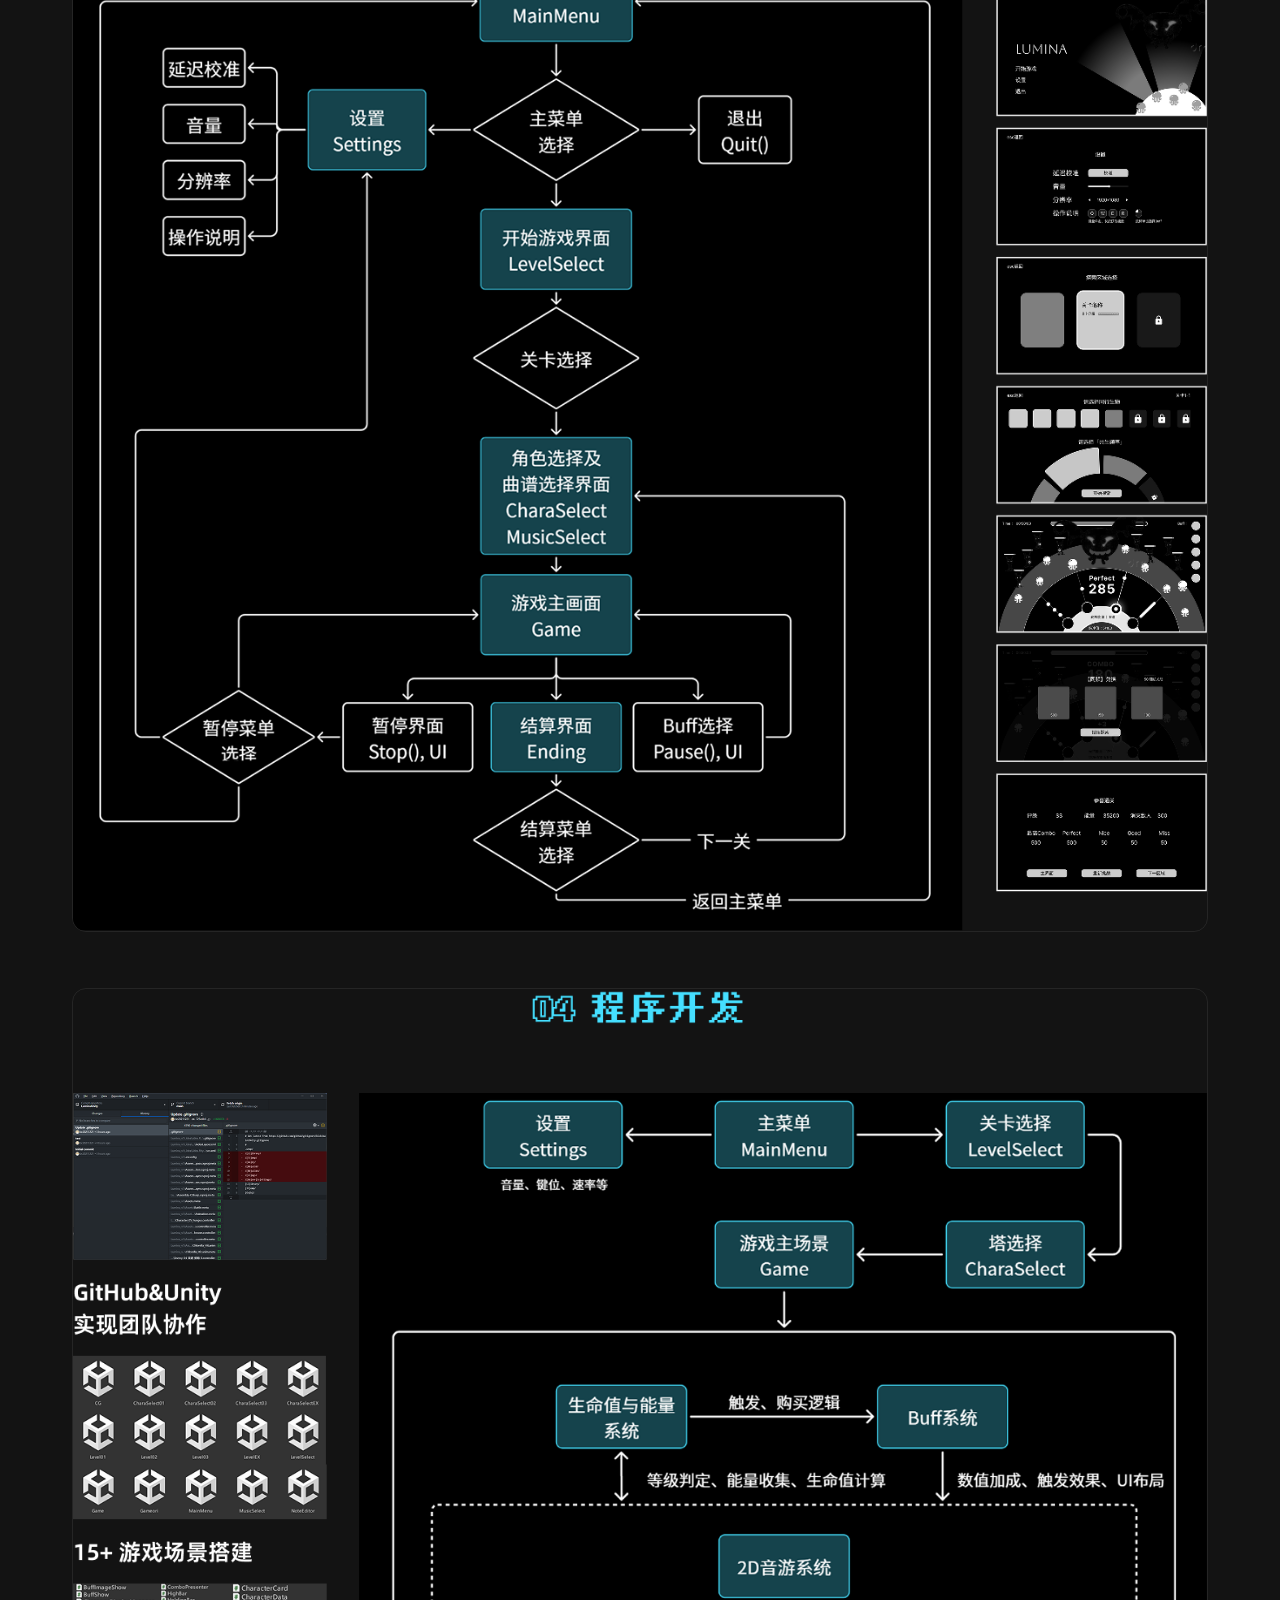
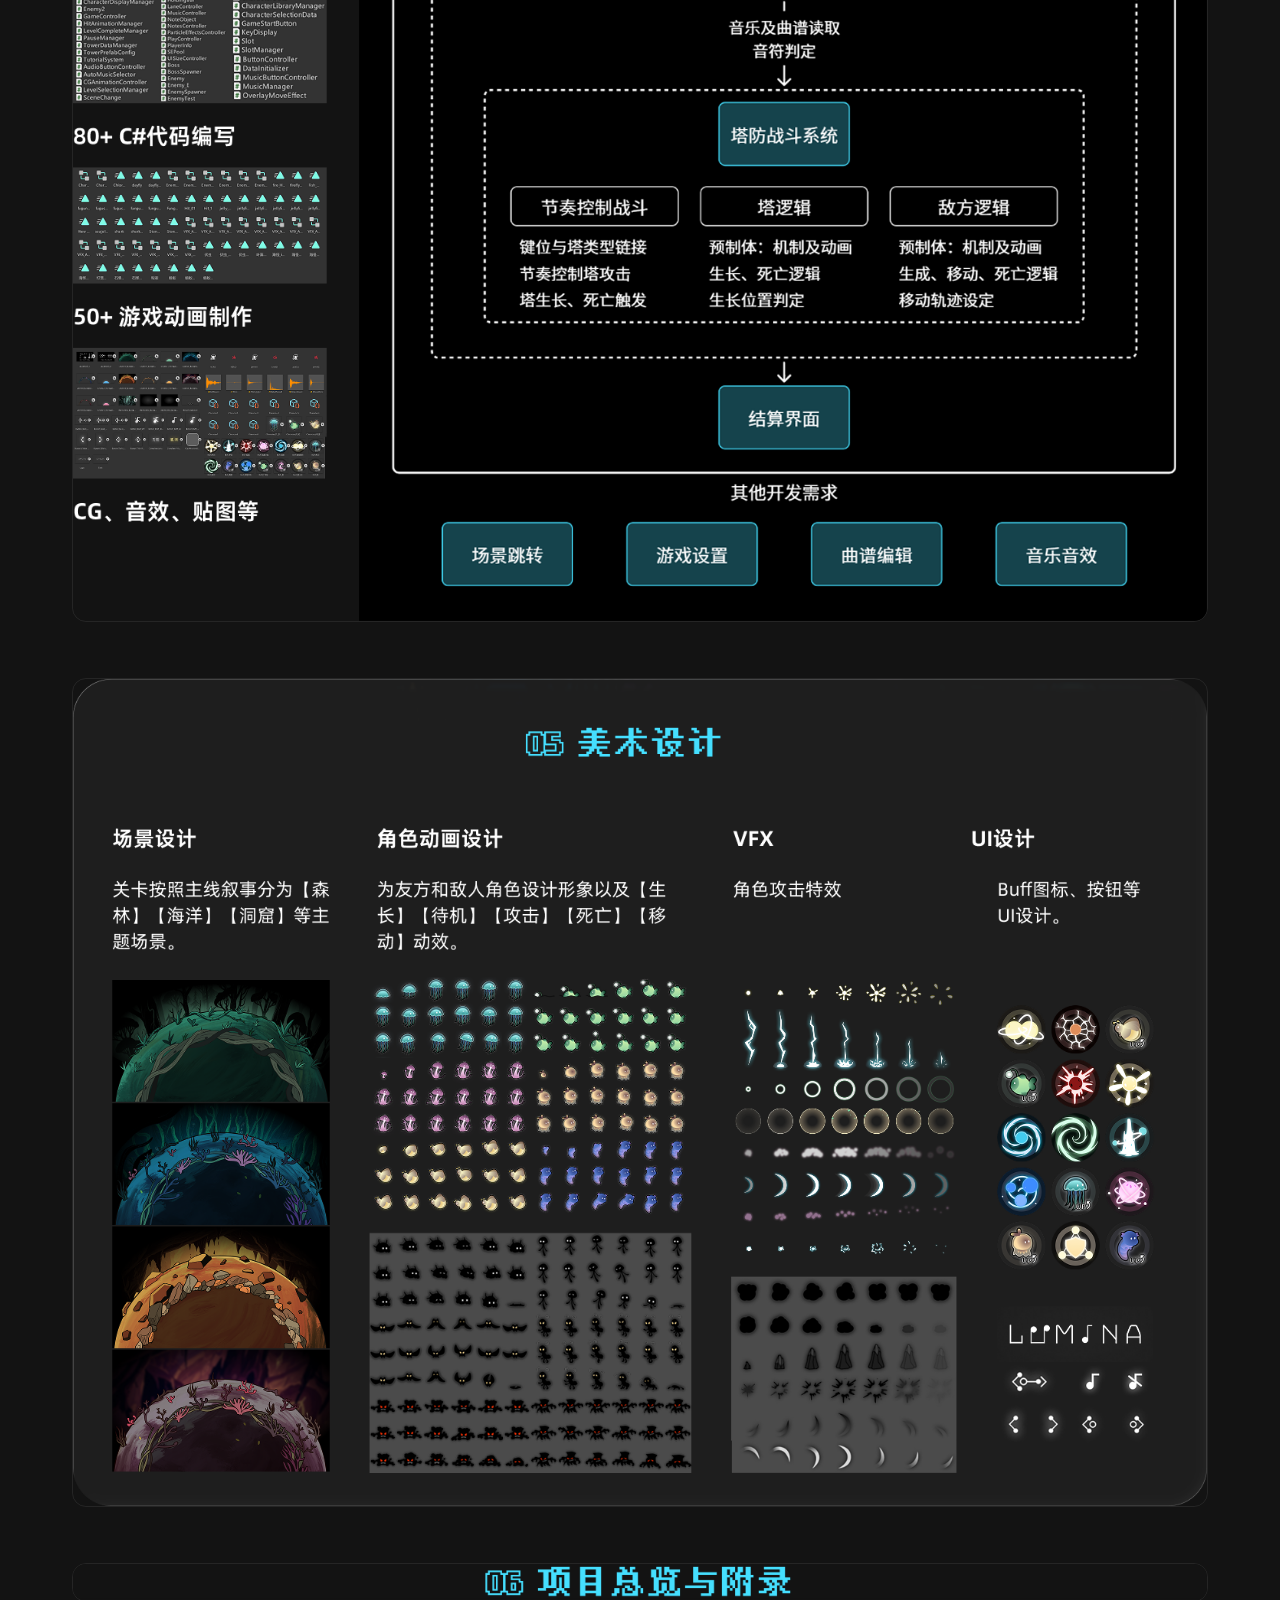
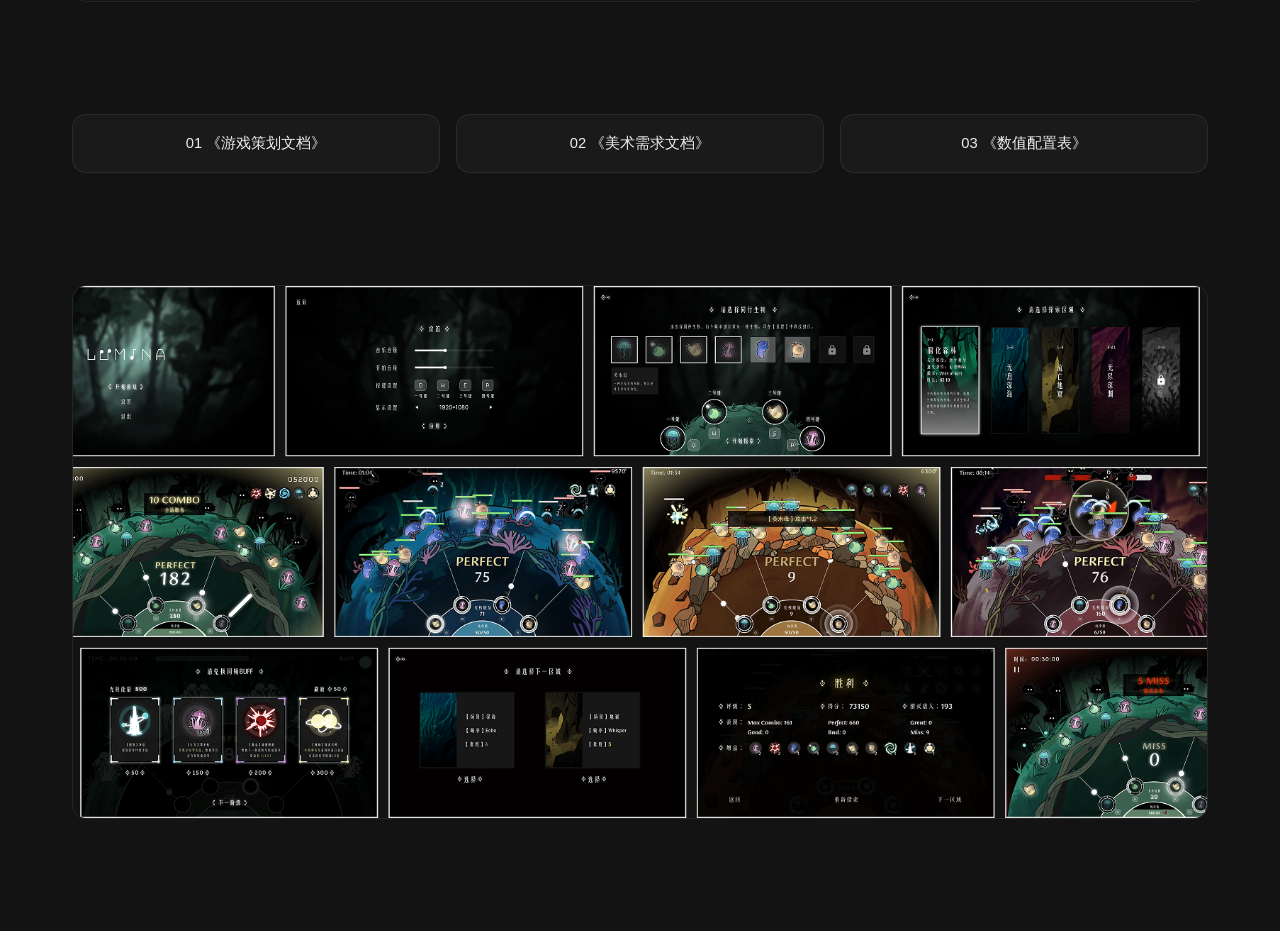
==== commit a9db7317: "UI视觉优化：玻璃质感卡片、滚动入场动画、进度条、联系我二维码弹窗" ====
--- a/project1.html
+++ b/project1.html
@@ -7,8 +7,11 @@
     <link rel="stylesheet" href="styles.css">
 </head>
 <body class="project1-page">
+    <!-- 滚动进度条 -->
+    <div class="scroll-progress" id="scrollProgress"></div>
+
     <!-- 导航栏 -->
-    <nav class="navbar">
+    <nav class="navbar" id="navbar">
         <a href="index.html" class="logo"><img src="images/logo.png" alt="Simone Game"></a>
         <ul class="nav-links">
             <li><a href="index.html">首页</a></li>
@@ -31,12 +34,12 @@
     <!-- 项目内容 -->
     <section class="project-detail">
         <!-- 项目Banner -->
-        <div class="project-banner">
+        <div class="project-banner animate-on-scroll">
             <img src="images/project1-banner.png" alt="LUMINA">
         </div>
         
         <!-- 视频播放 -->
-        <div class="video-container">
+        <div class="video-container animate-on-scroll delay-1">
             <video controls>
                 <source src="videos/project1-video.mp4" type="video/mp4">
                 您的浏览器不支持视频播放。
@@ -49,7 +52,7 @@
         </div>
         
         <!-- 项目描述 -->
-        <div class="project-description">
+        <div class="project-description animate-on-scroll delay-2">
             <h2>项目介绍</h2>
             <p>《LUMINA》是一款融合塔防肉鸽的节奏音乐游戏，玩家需要命中音符积攒能量，消耗能量放置角色并提升战斗力，抵御入侵获得最终胜利。游戏采用Unity引擎开发，Demo已投放itch独立游戏平台公开试玩。</p>
         </div>
--- a/styles.css
+++ b/styles.css
@@ -1,14 +1,38 @@
-/* 全局样式 */
-* {
-    margin: 0;
-    padding: 0;
-    box-sizing: border-box;
-}
-
-/* 导入像素字体 */
-@import url('https://fonts.googleapis.com/css2?family=Press+Start+2P&display=swap');
-
-/* 本地字体 */
+/* ============================================
+   CSS 变量 - 色彩系统
+   ============================================ */
+:root {
+    --bg-deep: #0a0a0f;
+    --bg-mid: #14141c;
+    --bg-card: rgba(255, 255, 255, 0.03);
+    --glass-bg: rgba(28, 28, 36, 0.75);
+    --glass-border: rgba(255, 255, 255, 0.08);
+    --glass-hover-border: rgba(255, 255, 255, 0.18);
+    --text-primary: rgba(255, 255, 255, 0.92);
+    --text-secondary: rgba(255, 255, 255, 0.60);
+    --text-tertiary: rgba(255, 255, 255, 0.38);
+    --accent: #6c8cff;
+    --accent-glow: rgba(108, 140, 255, 0.45);
+    --accent-secondary: #a78bfa;
+    --gradient-hero: linear-gradient(135deg, #0a0a0f 0%, #1a1a2e 30%, #16213e 60%, #0a0a0f 100%);
+    --radius-sm: 8px;
+    --radius-md: 14px;
+    --radius-lg: 20px;
+    --radius-xl: 28px;
+    --shadow-sm: 0 2px 8px rgba(0, 0, 0, 0.3);
+    --shadow-md: 0 8px 32px rgba(0, 0, 0, 0.4);
+    --shadow-lg: 0 16px 48px rgba(0, 0, 0, 0.5);
+    --shadow-glow: 0 0 30px rgba(108, 140, 255, 0.15);
+    --transition-fast: 0.2s cubic-bezier(0.4, 0, 0.2, 1);
+    --transition-smooth: 0.35s cubic-bezier(0.4, 0, 0.2, 1);
+    --transition-bounce: 0.5s cubic-bezier(0.34, 1.56, 0.64, 1);
+}
+
+/* ============================================
+   全局重置与基础
+   ============================================ */
+@import url('https://fonts.googleapis.com/css2?family=Press+Start+2P&family=Inter:wght@300;400;500;600;700&display=swap');
+
 @font-face {
     font-family: 'UranusPixel';
     src: url('fonts/Uranus_Pixel_11Px.ttf') format('truetype');
@@ -16,50 +40,105 @@
     font-style: normal;
 }
 
+* {
+    margin: 0;
+    padding: 0;
+    box-sizing: border-box;
+}
+
+html {
+    scroll-behavior: smooth;
+    scrollbar-width: thin;
+    scrollbar-color: rgba(255, 255, 255, 0.12) transparent;
+}
+
+::-webkit-scrollbar {
+    width: 6px;
+}
+::-webkit-scrollbar-track {
+    background: transparent;
+}
+::-webkit-scrollbar-thumb {
+    background: rgba(255, 255, 255, 0.12);
+    border-radius: 3px;
+}
+::-webkit-scrollbar-thumb:hover {
+    background: rgba(255, 255, 255, 0.22);
+}
+
 body {
-    font-family: Arial, sans-serif;
-    line-height: 1.6;
-    color: #fff;
-    background: linear-gradient(135deg, #000000 0%, #212121 50%, #343434 100%);
+    font-family: 'Inter', -apple-system, BlinkMacSystemFont, 'Segoe UI', Arial, sans-serif;
+    line-height: 1.7;
+    color: var(--text-primary);
+    background: var(--bg-deep);
     min-height: 100vh;
-}
-
-/* 项目1页面特定背景色 */
-body.project1-page {
-    background: #131313;
-}
-
-/* 项目2页面特定背景色 */
-body.project2-page {
-    background: #37C0EE;
-}
-
-/* 项目3页面特定背景色 */
-body.project3-page {
-    background: #788C44;
-}
-
-/* 导航栏 - iOS风格 */
+    -webkit-font-smoothing: antialiased;
+    -moz-osx-font-smoothing: grayscale;
+    position: relative;
+}
+
+/* 全局网格纹理覆盖层 */
+body::before {
+    content: '';
+    position: fixed;
+    top: 0;
+    left: 0;
+    width: 100%;
+    height: 100%;
+    pointer-events: none;
+    z-index: 0;
+    background-image:
+        linear-gradient(rgba(255, 255, 255, 0.012) 1px, transparent 1px),
+        linear-gradient(90deg, rgba(255, 255, 255, 0.012) 1px, transparent 1px);
+    background-size: 60px 60px;
+}
+
+/* 全局径向光晕 */
+body::after {
+    content: '';
+    position: fixed;
+    top: -40%;
+    left: 50%;
+    transform: translateX(-50%);
+    width: 1000px;
+    height: 1000px;
+    pointer-events: none;
+    z-index: 0;
+    background: radial-gradient(ellipse at center, rgba(108, 140, 255, 0.04) 0%, transparent 70%);
+}
+
+/* ============================================
+   导航栏 - 增强毛玻璃
+   ============================================ */
 .navbar {
     display: flex;
     justify-content: space-between;
     align-items: center;
     padding: 0.75rem 2rem;
-    background: rgba(28, 28, 30, 0.8);
-    backdrop-filter: saturate(180%) blur(20px);
-    -webkit-backdrop-filter: saturate(180%) blur(20px);
+    background: var(--glass-bg);
+    backdrop-filter: saturate(180%) blur(24px);
+    -webkit-backdrop-filter: saturate(180%) blur(24px);
     color: #fff;
     position: fixed;
     top: 0;
     width: 100%;
     z-index: 1000;
-    transition: transform 0.3s ease, background 0.3s ease;
-    border-bottom: 0.5px solid rgba(255, 255, 255, 0.1);
+    transition: transform 0.4s cubic-bezier(0.4, 0, 0.2, 1), background 0.3s ease, box-shadow 0.3s ease;
+    border-bottom: 1px solid var(--glass-border);
+}
+
+.navbar.scrolled {
+    background: rgba(18, 18, 26, 0.92);
+    box-shadow: 0 4px 24px rgba(0, 0, 0, 0.3);
 }
 
 .logo {
     display: flex;
     align-items: center;
+    transition: opacity var(--transition-fast);
+}
+.logo:hover {
+    opacity: 0.8;
 }
 
 .logo img {
@@ -71,69 +150,108 @@
 .nav-links {
     display: flex;
     list-style: none;
+    gap: 0.5rem;
 }
 
 .nav-links li {
-    margin-left: 2rem;
+    margin: 0;
 }
 
 .nav-links a {
-    color: rgba(255, 255, 255, 0.85);
+    color: var(--text-secondary);
     text-decoration: none;
-    transition: color 0.2s ease;
+    transition: all var(--transition-fast);
     font-weight: 400;
+    font-size: 0.9rem;
+    padding: 0.5rem 1rem;
+    border-radius: var(--radius-sm);
     letter-spacing: -0.01em;
+    position: relative;
 }
 
 .nav-links a:hover {
-    color: rgba(255, 255, 255, 1);
-}
-
-/* 项目内导航栏 - iOS风格 */
+    color: #fff;
+    background: rgba(255, 255, 255, 0.06);
+}
+
+.nav-links a::after {
+    content: '';
+    position: absolute;
+    bottom: 4px;
+    left: 50%;
+    transform: translateX(-50%) scaleX(0);
+    width: 20px;
+    height: 2px;
+    background: var(--accent);
+    border-radius: 1px;
+    transition: transform var(--transition-bounce);
+}
+
+.nav-links a:hover::after {
+    transform: translateX(-50%) scaleX(1);
+}
+
+/* 滚动进度条 */
+.scroll-progress {
+    position: fixed;
+    top: 0;
+    left: 0;
+    height: 2px;
+    background: linear-gradient(90deg, var(--accent), var(--accent-secondary));
+    z-index: 1002;
+    transition: width 0.1s linear;
+}
+
+/* ============================================
+   项目内导航栏
+   ============================================ */
 .project-subnav {
     position: fixed;
     top: 60px;
     left: 0;
     width: 100%;
-    background: rgba(28, 28, 30, 0.8);
-    backdrop-filter: saturate(180%) blur(20px);
-    -webkit-backdrop-filter: saturate(180%) blur(20px);
+    background: var(--glass-bg);
+    backdrop-filter: saturate(180%) blur(24px);
+    -webkit-backdrop-filter: saturate(180%) blur(24px);
     padding: 0.75rem 2rem;
     z-index: 1001;
-    transition: top 0.3s ease;
-    border-bottom: 0.5px solid rgba(255, 255, 255, 0.1);
+    transition: top 0.35s cubic-bezier(0.4, 0, 0.2, 1), background 0.3s ease;
+    border-bottom: 1px solid var(--glass-border);
 }
 
 .project-subnav-links {
     display: flex;
     justify-content: center;
     list-style: none;
-    gap: 2rem;
+    gap: 0.75rem;
     flex-wrap: wrap;
 }
 
 .project-subnav-links a {
-    color: rgba(255, 255, 255, 0.85);
+    color: var(--text-secondary);
     text-decoration: none;
-    font-size: 0.85rem;
-    transition: all 0.2s ease;
+    font-size: 0.82rem;
+    transition: all var(--transition-fast);
     padding: 0.5rem 1rem;
-    border-radius: 8px;
+    border-radius: var(--radius-sm);
     font-weight: 400;
     letter-spacing: -0.01em;
+    border: 1px solid transparent;
 }
 
 .project-subnav-links a:hover {
-    color: rgba(255, 255, 255, 1);
-    background: rgba(255, 255, 255, 0.15);
-}
-
-/* 调整项目详情区域的上边距，为两个导航栏留出空间 */
+    color: #fff;
+    background: rgba(255, 255, 255, 0.08);
+    border-color: var(--glass-border);
+}
+
 .project-detail {
     padding-top: 120px;
 }
 
-/* 封面 */
+/* ============================================
+   封面区域
+   ============================================ */
 .hero {
     height: 100vh;
     display: flex;
@@ -157,6 +275,19 @@
     z-index: 1;
     min-width: 100%;
     min-height: 100%;
+    filter: brightness(0.75) saturate(0.9);
+}
+
+.hero::after {
+    content: '';
+    position: absolute;
+    inset: 0;
+    z-index: 1;
+    background: linear-gradient(to bottom,
+        transparent 0%,
+        rgba(10, 10, 15, 0.3) 50%,
+        var(--bg-deep) 100%);
+    pointer-events: none;
 }
 
 .hero-content {
@@ -165,116 +296,182 @@
     max-width: 1200px;
     width: 100%;
     text-align: left;
+    animation: heroFadeIn 1s cubic-bezier(0.4, 0, 0.2, 1) both;
+}
+
+@keyframes heroFadeIn {
+    from {
+        opacity: 0;
+        transform: translateY(30px);
+    }
+    to {
+        opacity: 1;
+        transform: translateY(0);
+    }
 }
 
 .hero-title {
     font-family: 'UranusPixel', 'Press Start 2P', cursive;
     font-size: 5.5rem;
     font-weight: normal;
-    margin-bottom: 1rem;
-    text-shadow: 4px 4px 0 rgba(21, 21, 21, 0.5);
+    margin-bottom: 0.5rem;
     letter-spacing: 1px;
+    background: linear-gradient(135deg, #ffffff 30%, #b8c6ff 70%, #e0e7ff 100%);
+    -webkit-background-clip: text;
+    -webkit-text-fill-color: transparent;
+    background-clip: text;
+    filter: drop-shadow(0 4px 8px rgba(0, 0, 0, 0.5));
 }
 
 .hero-subtitle {
     font-family: 'Press Start 2P', cursive;
-    font-size: 2rem;
+    font-size: 1.8rem;
     font-weight: normal;
     margin-bottom: 3rem;
-    text-shadow: 2px 2px 0 rgba(91, 91, 91, 0.5);
-    letter-spacing: 1px;
-    color: #fff;
+    letter-spacing: 2px;
+    color: rgba(255, 255, 255, 0.55);
+    text-shadow: 0 2px 12px rgba(0, 0, 0, 0.4);
 }
 
 .hero-info {
     display: flex;
     flex-direction: column;
-    gap: 1rem;
+    gap: 0.75rem;
     align-items: flex-start;
-    color: #c5c5c5;
 }
 
 .info-item {
     display: flex;
     align-items: center;
-    gap: 0.5rem;
-    font-size: 1rem;
-}
-
-.info-icon {
-    font-size: 1.2rem;
+    gap: 0.75rem;
+    font-size: 0.95rem;
+    color: rgba(255, 255, 255, 0.7);
+    padding: 0.45rem 1rem;
+    background: rgba(255, 255, 255, 0.04);
+    border-radius: var(--radius-sm);
+    border: 1px solid rgba(255, 255, 255, 0.05);
+    backdrop-filter: blur(4px);
+    transition: all var(--transition-fast);
+}
+
+.info-item:hover {
+    background: rgba(255, 255, 255, 0.07);
+    border-color: rgba(255, 255, 255, 0.12);
+    color: rgba(255, 255, 255, 0.9);
 }
 
 .info-text {
-    text-shadow: 1px 1px 0 rgba(0, 0, 0, 0.5);
-}
-
-@media (max-width: 768px) {
-    .hero-info {
-        flex-direction: column;
-        gap: 1rem;
-        align-items: flex-start;
-    }
-    
-    .info-item {
-        font-size: 0.9rem;
-    }
-}
-
-/* 项目目录 */
+    text-shadow: none;
+}
+
+/* ============================================
+   项目目录区域
+   ============================================ */
 .projects {
-    padding: 4rem 2rem;
+    padding: 6rem 2rem 5rem;
+    position: relative;
+    z-index: 1;
 }
 
 .projects h2 {
     text-align: center;
-    margin-bottom: 3rem;
+    margin-bottom: 1rem;
     font-family: 'UranusPixel', 'Press Start 2P', cursive;
     font-size: 2.5rem;
     font-weight: normal;
+    background: linear-gradient(135deg, #ffffff 0%, #a5b4fc 100%);
+    -webkit-background-clip: text;
+    -webkit-text-fill-color: transparent;
+    background-clip: text;
+}
+
+.section-subtitle {
+    text-align: center;
+    color: var(--text-tertiary);
+    font-size: 0.9rem;
+    margin-bottom: 4rem;
+    letter-spacing: 0.05em;
 }
 
 .project-list {
     display: grid;
     grid-template-columns: repeat(4, 1fr);
-    gap: 2rem;
-    max-width: 1200px;
+    gap: 1.5rem;
+    max-width: 1280px;
     margin: 0 auto;
 }
 
+/* 项目卡片 - 玻璃质感重新设计 */
 .project-card {
     display: flex;
     flex-direction: column;
-    border: 3px solid #333;
-    border-radius: 10px;
+    background: var(--bg-card);
+    border: 1px solid var(--glass-border);
+    border-radius: var(--radius-lg);
     overflow: hidden;
-    box-shadow: 0 4px 6px rgba(0, 0, 0, 0.3);
-    transition: transform 0.3s ease, box-shadow 0.3s ease;
     text-decoration: none;
     color: #fff;
+    transition: all var(--transition-smooth);
+    position: relative;
+    backdrop-filter: blur(8px);
+    -webkit-backdrop-filter: blur(8px);
+}
+
+.project-card::before {
+    content: '';
+    position: absolute;
+    inset: 0;
+    background: linear-gradient(135deg,
+        rgba(108, 140, 255, 0.06) 0%,
+        transparent 40%,
+        rgba(167, 139, 250, 0.04) 100%);
+    border-radius: var(--radius-lg);
+    opacity: 0;
+    transition: opacity var(--transition-smooth);
+    pointer-events: none;
+    z-index: 1;
 }
 
 .project-card:hover {
-    transform: translateY(-5px);
-    box-shadow: 0 10px 20px rgba(0, 0, 0, 0.5);
-    border-color: #667eea;
+    transform: translateY(-8px);
+    border-color: var(--glass-hover-border);
+    box-shadow:
+        0 20px 50px rgba(0, 0, 0, 0.5),
+        0 0 0 1px rgba(108, 140, 255, 0.2),
+        0 0 40px rgba(108, 140, 255, 0.08);
+}
+
+.project-card:hover::before {
+    opacity: 1;
 }
 
 .project-thumbnail {
     width: 100%;
     height: 200px;
     overflow: hidden;
+    position: relative;
+}
+
+.project-thumbnail::after {
+    content: '';
+    position: absolute;
+    bottom: 0;
+    left: 0;
+    width: 100%;
+    height: 40px;
+    background: linear-gradient(to top, var(--bg-mid), transparent);
+    z-index: 1;
 }
 
 .project-thumbnail img {
     width: 100%;
     height: 100%;
     object-fit: cover;
-    transition: transform 0.3s ease;
+    transition: transform 0.6s cubic-bezier(0.4, 0, 0.2, 1);
 }
 
 .project-card:hover .project-thumbnail img {
-    transform: scale(1.05);
+    transform: scale(1.08);
 }
 
 .project-info {
@@ -282,18 +479,25 @@
     display: flex;
     flex-direction: column;
     align-items: flex-start;
+    position: relative;
+    z-index: 2;
+    flex: 1;
 }
 
 .project-info h3 {
-    font-size: 1.3rem;
+    font-size: 1.15rem;
     margin-bottom: 0.5rem;
-    color: #fff;
+    color: var(--text-primary);
+    font-weight: 600;
+    letter-spacing: -0.01em;
 }
 
 .project-info p {
-    color: #ccc;
+    color: var(--text-secondary);
     margin-bottom: 1rem;
-    line-height: 1.6;
+    line-height: 1.55;
+    font-size: 0.88rem;
+    flex: 1;
 }
 
 .project-tag {
@@ -304,117 +508,163 @@
 }
 
 .project-tag img {
-    height: 30px;
+    height: 28px;
     max-width: 100%;
     object-fit: contain;
-}
-
-/* 关于部分 */
+    opacity: 0.8;
+    transition: opacity var(--transition-fast);
+}
+
+.project-card:hover .project-tag img {
+    opacity: 1;
+}
+
+/* ============================================
+   关于我区域
+   ============================================ */
 .about {
-    padding: 4rem 2rem;
-    text-align: center;
+    padding: 6rem 2rem 5rem;
+    position: relative;
+    z-index: 1;
 }
 
 .about h2 {
-    margin-bottom: 3rem;
+    margin-bottom: 1rem;
     font-family: 'UranusPixel', 'Press Start 2P', cursive;
     font-size: 2.5rem;
     font-weight: normal;
     text-align: center;
+    background: linear-gradient(135deg, #ffffff 0%, #a5b4fc 100%);
+    -webkit-background-clip: text;
+    -webkit-text-fill-color: transparent;
+    background-clip: text;
 }
 
 .about-content {
     display: flex;
-    max-width: 1200px;
+    max-width: 1100px;
     margin: 0 auto;
     text-align: left;
     gap: 4rem;
-}
-
+    align-items: flex-start;
+}
+
+/* 头像卡片 */
 .about-photo {
     flex-shrink: 0;
     text-align: center;
+    padding: 2rem;
+    background: var(--bg-card);
+    border: 1px solid var(--glass-border);
+    border-radius: var(--radius-xl);
+    backdrop-filter: blur(8px);
+    -webkit-backdrop-filter: blur(8px);
 }
 
 .about-photo img {
-    width: 200px;
-    height: 200px;
+    width: 160px;
+    height: 160px;
     border-radius: 50%;
     object-fit: cover;
-    margin-bottom: 1rem;
+    margin-bottom: 1.2rem;
+    border: 2px solid rgba(255, 255, 255, 0.1);
+    box-shadow: 0 8px 32px rgba(0, 0, 0, 0.3);
 }
 
 .about-name {
-    font-size: 1.5rem;
-    font-weight: bold;
-    color: #fff;
+    font-size: 1.4rem;
+    font-weight: 600;
+    color: var(--text-primary);
 }
 
 .about-name span {
-    font-size: 1rem;
-    color: #ccc;
-    margin-left: 0.5rem;
+    font-size: 0.9rem;
+    color: var(--text-tertiary);
+    margin-left: 0.4rem;
+    font-weight: 400;
 }
 
 .about-info {
     flex: 1;
-}
-
+    display: flex;
+    flex-direction: column;
+    gap: 1rem;
+}
+
+/* 信息卡片 */
 .info-section {
-    margin-bottom: 2rem;
-}
-
-.info-section:last-child {
+    padding: 1.5rem 1.8rem;
+    background: var(--bg-card);
+    border: 1px solid var(--glass-border);
+    border-radius: var(--radius-md);
+    transition: all var(--transition-fast);
+    backdrop-filter: blur(4px);
+    -webkit-backdrop-filter: blur(4px);
+}
+
+.info-section:hover {
+    border-color: var(--glass-hover-border);
+    background: rgba(255, 255, 255, 0.04);
+}
+
+.info-section h3 {
+    font-size: 1rem;
+    color: var(--accent);
+    margin-bottom: 0.75rem;
+    font-weight: 600;
+    letter-spacing: 0.02em;
+    position: relative;
+    padding-left: 1rem;
+}
+
+.info-section h3::before {
+    content: '';
+    position: absolute;
+    left: 0;
+    top: 50%;
+    transform: translateY(-50%);
+    width: 3px;
+    height: 16px;
+    background: linear-gradient(180deg, var(--accent), var(--accent-secondary));
+    border-radius: 2px;
+}
+
+.info-section p {
+    color: var(--text-secondary);
+    margin-bottom: 0.35rem;
+    line-height: 1.75;
+    font-size: 0.9rem;
+}
+
+.info-section p:last-child {
     margin-bottom: 0;
 }
 
-.info-section h3 {
-    font-size: 1.3rem;
-    color: #fff;
-    margin-bottom: 0.8rem;
-    font-weight: bold;
-}
-
-.info-section p {
-    color: #ccc;
-    margin-bottom: 0.5rem;
-    line-height: 1.8;
-}
-
-@media (max-width: 768px) {
-    .project-list {
-        grid-template-columns: 1fr;
-    }
-    
-    .about-content {
-        flex-direction: column;
-        gap: 2rem;
-    }
-    
-    .about-photo {
-        text-align: center;
-    }
-}
-
-/* 项目详情页 */
+/* ============================================
+   项目详情页 - 标题与Banner
+   ============================================ */
 .project-detail {
-    padding: 8rem 2rem 4rem;
+    padding: 7rem 2rem 4rem;
     max-width: 1200px;
     margin: 0 auto;
+    position: relative;
+    z-index: 1;
 }
 
 .project-detail h1 {
     font-size: 3rem;
     margin-bottom: 2rem;
     text-align: center;
-}
-
-/* 项目Banner样式 */
+    font-family: 'UranusPixel', 'Press Start 2P', cursive;
+    font-weight: normal;
+}
+
 .project-banner {
     width: 100%;
-    margin-bottom: 1.5rem;
-    border-radius: 8px;
+    margin-bottom: 2rem;
+    border-radius: var(--radius-lg);
     overflow: hidden;
+    box-shadow: var(--shadow-md);
 }
 
 .project-banner img {
@@ -423,113 +673,82 @@
     display: block;
 }
 
-/* 试玩按钮样式 */
-.play-button-container {
-    margin: 2rem 0;
-    text-align: center;
-}
-
-.play-button {
-    display: inline-block;
-    background: linear-gradient(135deg, rgba(69, 224, 255, 0.5), rgba(41, 134, 153, 0.5));
-    color: white;
-    padding: 1rem 2rem;
-    border-radius: 12px;
-    text-decoration: none;
+/* ============================================
+   项目详情页 - 内容卡片
+   ============================================ */
+.project-description {
+    margin: 2.5rem 0;
+    padding: 2rem 2.5rem;
+    background: var(--bg-card);
+    border: 1px solid var(--glass-border);
+    border-radius: var(--radius-lg);
+    backdrop-filter: blur(4px);
+    -webkit-backdrop-filter: blur(4px);
+}
+
+.project-description h2 {
+    font-size: 1.6rem;
+    margin-bottom: 1rem;
+    color: #fff;
     font-weight: 600;
-    font-size: 1.1rem;
-    transition: all 0.3s ease;
-    box-shadow: 0 4px 6px rgba(69, 224, 255, 0.3);
-    border: 1px solid #45E0FF;
-}
-
-.play-button:hover {
-    transform: translateY(-2px);
-    box-shadow: 0 6px 8px rgba(69, 224, 255, 0.4);
-    background: linear-gradient(135deg, rgba(69, 224, 255, 0.6), rgba(41, 134, 153, 0.6));
-}
-
-.play-button:active {
-    transform: translateY(0);
-    box-shadow: 0 2px 4px rgba(69, 224, 255, 0.3);
-}
-
-/* 项目二试玩按钮样式 */
-.play-button.play-button-project2 {
-    background: linear-gradient(135deg, rgba(235, 69, 105, 0.6), rgba(202, 0, 44, 0.6));
-    box-shadow: 0 4px 6px rgba(235, 69, 105, 0.3);
-    border: 1px solid #EB4569;
-}
-
-.play-button.play-button-project2:hover {
-    box-shadow: 0 6px 8px rgba(235, 69, 105, 0.4);
-    background: linear-gradient(135deg, rgba(235, 69, 105, 0.7), rgba(202, 0, 44, 0.7));
-}
-
-.play-button.play-button-project2:active {
-    box-shadow: 0 2px 4px rgba(235, 69, 105, 0.3);
-}
-
-/* 项目三试玩按钮样式 */
-.play-button.play-button-project3 {
-    background: linear-gradient(135deg, rgba(193, 225, 165, 0.6), rgba(153, 181, 79, 0.6));
-    box-shadow: 0 4px 6px rgba(193, 225, 165, 0.3);
-    border: 1px solid #C1E1A5;
-}
-
-.play-button.play-button-project3:hover {
-    box-shadow: 0 6px 8px rgba(193, 225, 165, 0.4);
-    background: linear-gradient(135deg, rgba(193, 225, 165, 0.7), rgba(153, 181, 79, 0.7));
-}
-
-.play-button.play-button-project3:active {
-    box-shadow: 0 2px 4px rgba(193, 225, 165, 0.3);
-}
-
-/* 文档按钮样式 */
-.document-buttons {
-    display: flex;
-    gap: 1rem;
-    margin: 3rem 0;
-    justify-content: center;
-    flex-wrap: wrap;
-}
-
-.doc-button {
-    flex: 1;
-    min-width: 200px;
-    background: linear-gradient(135deg, rgba(69, 224, 255, 0.5), rgba(41, 134, 153, 0.5));
-    color: white;
-    padding: 1rem 1.5rem;
-    border-radius: 8px;
-    text-decoration: none;
-    font-weight: 600;
-    text-align: center;
-    transition: all 0.3s ease;
-    box-shadow: 0 4px 6px rgba(69, 224, 255, 0.3);
-    white-space: nowrap;
-    border: 1px solid #45E0FF;
-}
-
-.doc-button:hover {
-    transform: translateY(-2px);
-    box-shadow: 0 6px 8px rgba(69, 224, 255, 0.4);
-    background: linear-gradient(135deg, rgba(69, 224, 255, 0.6), rgba(41, 134, 153, 0.6));
-}
-
-.doc-button:active {
-    transform: translateY(0);
-    box-shadow: 0 2px 4px rgba(69, 224, 255, 0.3);
-}
-
+    position: relative;
+    padding-left: 1.2rem;
+}
+
+.project-description h2::before {
+    content: '';
+    position: absolute;
+    left: 0;
+    top: 50%;
+    transform: translateY(-50%);
+    width: 4px;
+    height: 22px;
+    background: linear-gradient(180deg, var(--accent), var(--accent-secondary));
+    border-radius: 2px;
+}
+
+.project-description p {
+    color: var(--text-secondary);
+    line-height: 1.8;
+}
+
+.project-description ul {
+    margin-left: 1.5rem;
+    margin-top: 1rem;
+    color: var(--text-secondary);
+}
+
+.project-description ul li {
+    margin-bottom: 0.5rem;
+}
+
+/* 图片分隔线 */
+.section-divider {
+    width: 100%;
+    max-width: 1200px;
+    margin: 2rem auto;
+    height: 1px;
+    background: linear-gradient(90deg,
+        transparent 0%,
+        rgba(255, 255, 255, 0.08) 20%,
+        rgba(255, 255, 255, 0.12) 50%,
+        rgba(255, 255, 255, 0.08) 80%,
+        transparent 100%);
+    border: none;
+}
+
+/* ============================================
+   视频容器
+   ============================================ */
 .video-container {
-    margin-bottom: 1.5rem;
-    border-radius: 8px;
+    margin-bottom: 2rem;
+    border-radius: var(--radius-lg);
     overflow: hidden;
-    box-shadow: 0 4px 6px rgba(0, 0, 0, 0.1);
-    position: relative;
-    width: 100%;
-    padding-top: 56.25%; /* 16:9 比例 */
+    box-shadow: var(--shadow-md);
+    position: relative;
+    width: 100%;
+    padding-top: 56.25%;
+    border: 1px solid var(--glass-border);
 }
 
 .video-container video {
@@ -538,22 +757,150 @@
     left: 0;
     width: 100%;
     height: 100%;
-}
-
-.project-description {
-    margin-bottom: 3rem;
-}
-
-.project-description h2 {
-    font-size: 2rem;
-    margin-bottom: 1rem;
-}
-
-.project-description ul {
-    margin-left: 1.5rem;
-    margin-top: 1rem;
-}
-
+    border-radius: var(--radius-lg);
+}
+
+/* ============================================
+   按钮样式
+   ============================================ */
+.play-button-container {
+    margin: 2.5rem 0;
+    text-align: center;
+}
+
+.play-button {
+    display: inline-flex;
+    align-items: center;
+    gap: 0.5rem;
+    background: linear-gradient(135deg, rgba(69, 224, 255, 0.15), rgba(41, 134, 153, 0.1));
+    color: #fff;
+    padding: 0.9rem 2.2rem;
+    border-radius: 50px;
+    text-decoration: none;
+    font-weight: 500;
+    font-size: 1rem;
+    transition: all var(--transition-smooth);
+    border: 1px solid rgba(69, 224, 255, 0.25);
+    backdrop-filter: blur(8px);
+    -webkit-backdrop-filter: blur(8px);
+    letter-spacing: 0.01em;
+    position: relative;
+    overflow: hidden;
+}
+
+.play-button::before {
+    content: '';
+    position: absolute;
+    inset: 0;
+    background: linear-gradient(135deg, rgba(69, 224, 255, 0.25), rgba(41, 134, 153, 0.15));
+    opacity: 0;
+    transition: opacity var(--transition-smooth);
+}
+
+.play-button:hover {
+    transform: translateY(-3px);
+    border-color: rgba(69, 224, 255, 0.5);
+    box-shadow:
+        0 8px 32px rgba(69, 224, 255, 0.2),
+        0 0 60px rgba(69, 224, 255, 0.05);
+}
+
+.play-button:hover::before {
+    opacity: 1;
+}
+
+.play-button:active {
+    transform: translateY(0);
+}
+
+.play-button-play-button-project2 {
+    background: linear-gradient(135deg, rgba(235, 69, 105, 0.15), rgba(202, 0, 44, 0.1));
+    border: 1px solid rgba(235, 69, 105, 0.25);
+}
+
+.play-button-play-button-project2::before {
+    background: linear-gradient(135deg, rgba(235, 69, 105, 0.25), rgba(202, 0, 44, 0.15));
+}
+
+.play-button-play-button-project2:hover {
+    border-color: rgba(235, 69, 105, 0.5);
+    box-shadow:
+        0 8px 32px rgba(235, 69, 105, 0.2),
+        0 0 60px rgba(235, 69, 105, 0.05);
+}
+
+.play-button-play-button-project3 {
+    background: linear-gradient(135deg, rgba(193, 225, 165, 0.15), rgba(153, 181, 79, 0.1));
+    border: 1px solid rgba(193, 225, 165, 0.25);
+}
+
+.play-button-play-button-project3::before {
+    background: linear-gradient(135deg, rgba(193, 225, 165, 0.25), rgba(153, 181, 79, 0.15));
+}
+
+.play-button-play-button-project3:hover {
+    border-color: rgba(193, 225, 165, 0.5);
+    box-shadow:
+        0 8px 32px rgba(193, 225, 165, 0.2),
+        0 0 60px rgba(193, 225, 165, 0.05);
+}
+
+/* 文档按钮 */
+.document-buttons {
+    display: flex;
+    gap: 1rem;
+    margin: 3.5rem 0;
+    justify-content: center;
+    flex-wrap: wrap;
+}
+
+.doc-button {
+    flex: 1;
+    min-width: 200px;
+    background: var(--bg-card);
+    color: var(--text-primary);
+    padding: 1rem 1.5rem;
+    border-radius: var(--radius-md);
+    text-decoration: none;
+    font-weight: 500;
+    text-align: center;
+    transition: all var(--transition-smooth);
+    border: 1px solid var(--glass-border);
+    backdrop-filter: blur(4px);
+    -webkit-backdrop-filter: blur(4px);
+    white-space: nowrap;
+    font-size: 0.92rem;
+    position: relative;
+    overflow: hidden;
+}
+
+.doc-button::before {
+    content: '';
+    position: absolute;
+    inset: 0;
+    background: linear-gradient(135deg, rgba(108, 140, 255, 0.12), rgba(167, 139, 250, 0.08));
+    opacity: 0;
+    transition: opacity var(--transition-smooth);
+}
+
+.doc-button:hover {
+    transform: translateY(-2px);
+    border-color: var(--glass-hover-border);
+    color: #fff;
+    box-shadow: var(--shadow-glow);
+}
+
+.doc-button:hover::before {
+    opacity: 1;
+}
+
+.doc-button:active {
+    transform: translateY(0);
+}
+
+/* ============================================
+   项目图片区域
+   ============================================ */
 .project-images {
     display: grid;
     grid-template-columns: repeat(auto-fit, minmax(400px, 1fr));
@@ -565,35 +912,34 @@
     width: 100%;
     height: 300px;
     object-fit: cover;
-    border-radius: 8px;
-}
-
-/* 项目一图片垂直排布样式 */
-.project-images.project1-vertical {
+    border-radius: var(--radius-md);
+    border: 1px solid var(--glass-border);
+    transition: border-color var(--transition-fast);
+}
+
+.project-images img:hover {
+    border-color: var(--glass-hover-border);
+}
+
+.project-images.project1-vertical,
+.project-images.project-vertical {
     display: flex;
     flex-direction: column;
     gap: 3.5rem;
 }
 
-.project-images.project1-vertical img {
+.project-images.project1-vertical img,
+.project-images.project-vertical img {
     width: 100%;
     height: auto;
     object-fit: contain;
-}
-
-/* 项目二、三、四图片垂直排布样式 */
-.project-images.project-vertical {
-    display: flex;
-    flex-direction: column;
-    gap: 3.5rem;
-}
-
-.project-images.project-vertical img {
-    width: 100%;
-    height: auto;
-    object-fit: contain;
-}
-
+    border: 1px solid var(--glass-border);
+    border-radius: var(--radius-md);
+}
+
+/* ============================================
+   项目导航卡片
+   ============================================ */
 .project-nav {
     position: fixed;
     bottom: 20%;
@@ -605,7 +951,7 @@
     z-index: 1000;
     opacity: 0;
     visibility: hidden;
-    transition: opacity 0.3s ease, visibility 0.3s ease;
+    transition: opacity 0.4s ease, visibility 0.4s ease;
     pointer-events: none;
 }
 
@@ -619,17 +965,17 @@
 .next-project-card {
     display: flex;
     align-items: center;
-    padding: 1rem;
-    background: rgba(28, 28, 30, 0.8);
-    backdrop-filter: saturate(180%) blur(20px);
-    -webkit-backdrop-filter: saturate(180%) blur(20px);
-    border: 0.5px solid rgba(255, 255, 255, 0.1);
-    border-radius: 12px;
+    padding: 0.9rem;
+    background: var(--glass-bg);
+    backdrop-filter: saturate(180%) blur(24px);
+    -webkit-backdrop-filter: saturate(180%) blur(24px);
+    border: 1px solid var(--glass-border);
+    border-radius: var(--radius-md);
     text-decoration: none;
-    color: rgba(255, 255, 255, 0.85);
-    transition: all 0.3s ease;
-    max-width: 300px;
-    box-shadow: 0 4px 12px rgba(0, 0, 0, 0.3);
+    color: var(--text-secondary);
+    transition: all var(--transition-smooth);
+    max-width: 320px;
+    box-shadow: var(--shadow-sm);
 }
 
 .prev-project-card {
@@ -642,18 +988,18 @@
 
 .prev-project-card:hover,
 .next-project-card:hover {
-    transform: translateY(-5px);
-    box-shadow: 0 10px 20px rgba(0, 0, 0, 0.2);
-    border-color: rgba(255, 255, 255, 0.2);
-    background: rgba(28, 28, 30, 0.9);
-    color: rgba(255, 255, 255, 1);
+    transform: translateY(-6px);
+    border-color: var(--glass-hover-border);
+    box-shadow: var(--shadow-md);
+    color: var(--text-primary);
+    background: rgba(28, 28, 36, 0.92);
 }
 
 .nav-thumbnail {
-    width: 100px;
-    height: 80px;
+    width: 110px;
+    height: 76px;
     overflow: hidden;
-    border-radius: 4px;
+    border-radius: var(--radius-sm);
     margin-right: 1rem;
     flex-shrink: 0;
 }
@@ -662,12 +1008,12 @@
     width: 100%;
     height: 100%;
     object-fit: cover;
-    transition: transform 0.3s ease;
+    transition: transform 0.5s cubic-bezier(0.4, 0, 0.2, 1);
 }
 
 .prev-project-card:hover .nav-thumbnail img,
 .next-project-card:hover .nav-thumbnail img {
-    transform: scale(1.05);
+    transform: scale(1.1);
 }
 
 .nav-content {
@@ -676,42 +1022,113 @@
 }
 
 .nav-label {
-    font-size: 0.9rem;
-    color: rgba(255, 255, 255, 0.6);
+    font-size: 0.8rem;
+    color: var(--text-tertiary);
     margin-bottom: 0.25rem;
 }
 
 .nav-title {
-    font-size: 1rem;
+    font-size: 0.95rem;
     font-weight: 600;
-    color: rgba(255, 255, 255, 0.9);
-}
-
-/* 响应式设计 */
+    color: var(--text-primary);
+}
+
+/* ============================================
+   Section 入场动画
+   ============================================ */
+.animate-on-scroll {
+    opacity: 0;
+    transform: translateY(40px);
+    transition: opacity 0.8s cubic-bezier(0.4, 0, 0.2, 1),
+                transform 0.8s cubic-bezier(0.4, 0, 0.2, 1);
+}
+
+.animate-on-scroll.visible {
+    opacity: 1;
+    transform: translateY(0);
+}
+
+/* 延迟入场 - 用于卡片列表 */
+.delay-1 { transition-delay: 0.1s; }
+.delay-2 { transition-delay: 0.2s; }
+.delay-3 { transition-delay: 0.3s; }
+.delay-4 { transition-delay: 0.4s; }
+
+/* ============================================
+   项目详情页背景色保留
+   ============================================ */
+body.project1-page {
+    background: #131313;
+}
+body.project2-page {
+    background: #37C0EE;
+}
+body.project3-page {
+    background: #788C44;
+}
+
+/* ============================================
+   响应式设计
+   ============================================ */
+@media (max-width: 1024px) {
+    .project-list {
+        grid-template-columns: repeat(2, 1fr);
+        gap: 1.25rem;
+    }
+}
+
 @media (max-width: 768px) {
     .navbar {
+        padding: 0.75rem 1rem;
+    }
+
+    .nav-links {
+        gap: 0.25rem;
+    }
+
+    .nav-links a {
+        font-size: 0.8rem;
+        padding: 0.4rem 0.6rem;
+    }
+
+    .hero-title {
+        font-size: 2.8rem;
+    }
+
+    .hero-subtitle {
+        font-size: 0.9rem;
+        margin-bottom: 2rem;
+    }
+
+    .hero-info {
+        gap: 0.5rem;
+    }
+
+    .info-item {
+        font-size: 0.82rem;
+        padding: 0.35rem 0.8rem;
+    }
+
+    .project-list {
+        grid-template-columns: 1fr;
+        max-width: 400px;
+        margin: 0 auto;
+    }
+
+    .about-content {
         flex-direction: column;
-        padding: 1rem;
-    }
-
-    .nav-links {
-        margin-top: 1rem;
-    }
-
-    .nav-links li {
-        margin: 0 0.5rem;
-    }
-
-    .hero h1 {
-        font-size: 2.5rem;
-    }
-
-    .hero p {
-        font-size: 1.2rem;
-    }
-
-    .project-grid {
-        grid-template-columns: 1fr;
+        gap: 2rem;
+        align-items: center;
+    }
+
+    .about-photo {
+        text-align: center;
+        padding: 1.5rem;
+    }
+
+    .about-photo img {
+        width: 120px;
+        height: 120px;
     }
 
     .project-images {
@@ -719,122 +1136,132 @@
     }
 
     .project-detail {
-        padding: 6rem 1rem 3rem;
-    }
-
-    /* 项目内导航栏响应式设计 */
+        padding: 5.5rem 1rem 3rem;
+    }
+
+    .project-description {
+        padding: 1.5rem;
+    }
+
     .project-subnav {
         padding: 0.5rem 1rem;
-        top: 55px;
-    }
-    
+        top: 56px;
+    }
+
     .project-subnav.sticky-top {
         top: 0 !important;
     }
 
     .project-subnav-links {
-        flex-wrap: wrap;
-        gap: 0.5rem;
-        justify-content: center;
+        gap: 0.4rem;
     }
 
     .project-subnav-links a {
-        font-size: 0.8rem;
-        padding: 0.3rem 0.6rem;
-        white-space: nowrap;
-        border-radius: 6px;
-    }
-    
-    /* 试玩按钮响应式设计 */
+        font-size: 0.75rem;
+        padding: 0.35rem 0.7rem;
+    }
+
     .play-button {
-        padding: 0.8rem 1.5rem;
-        font-size: 1rem;
-    }
-    
-    /* 文档按钮响应式设计 */
+        padding: 0.75rem 1.6rem;
+        font-size: 0.9rem;
+    }
+
     .document-buttons {
         flex-direction: column;
         align-items: center;
     }
-    
+
     .doc-button {
         width: 100%;
-        max-width: 300px;
-    }
-    
-    /* 项目导航按钮响应式设计 */
+        max-width: 320px;
+    }
+
     .project-nav {
         padding: 0 1rem;
     }
-    
+
     .prev-project-card,
     .next-project-card {
-        padding: 0.8rem;
-        max-width: 250px;
-    }
-    
+        padding: 0.7rem;
+        max-width: 260px;
+    }
+
     .nav-thumbnail {
         width: 80px;
         height: 60px;
     }
-    
+
     .nav-label {
+        font-size: 0.7rem;
+    }
+
+    .nav-title {
         font-size: 0.8rem;
     }
-    
-    .nav-title {
-        font-size: 0.9rem;
-    }
-}
-
-/* 更小屏幕尺寸的响应式设计 */
+}
+
 @media (max-width: 480px) {
+    .hero-title {
+        font-size: 2.2rem;
+    }
+
+    .hero-subtitle {
+        font-size: 0.7rem;
+    }
+
+    .projects h2,
+    .about h2 {
+        font-size: 1.8rem;
+    }
+
+    .project-detail {
+        padding: 4.5rem 0.8rem 2rem;
+    }
+
     .project-subnav-links {
-        gap: 0.3rem;
+        gap: 0.25rem;
     }
 
     .project-subnav-links a {
-        font-size: 0.75rem;
-        padding: 0.25rem 0.5rem;
+        font-size: 0.7rem;
+        padding: 0.3rem 0.5rem;
         border-radius: 6px;
     }
-    
-    /* 试玩按钮响应式设计 - 更小屏幕 */
+
     .play-button {
         padding: 0.6rem 1.2rem;
-        font-size: 0.9rem;
-    }
-    
-    /* 项目导航按钮响应式设计 - 更小屏幕 */
+        font-size: 0.85rem;
+    }
+
     .project-nav {
         flex-direction: column;
         align-items: center;
         gap: 1rem;
         bottom: 10%;
     }
-    
+
     .prev-project-card,
     .next-project-card {
         margin: 0 !important;
-        max-width: 200px;
-        padding: 0.6rem;
-    }
-    
+        max-width: 220px;
+        padding: 0.5rem;
+    }
+
     .nav-thumbnail {
         width: 60px;
         height: 45px;
     }
-    
+
     .nav-label {
-        font-size: 0.7rem;
-    }
-    
+        font-size: 0.65rem;
+    }
+
     .nav-title {
-        font-size: 0.8rem;
-    }
-}
-
-/* 平滑滚动 */
-html {
-    scroll-behavior: smooth;
-}+        font-size: 0.75rem;
+    }
+
+    .section-subtitle {
+        font-size: 0.78rem;
+        margin-bottom: 2.5rem;
+    }
+}
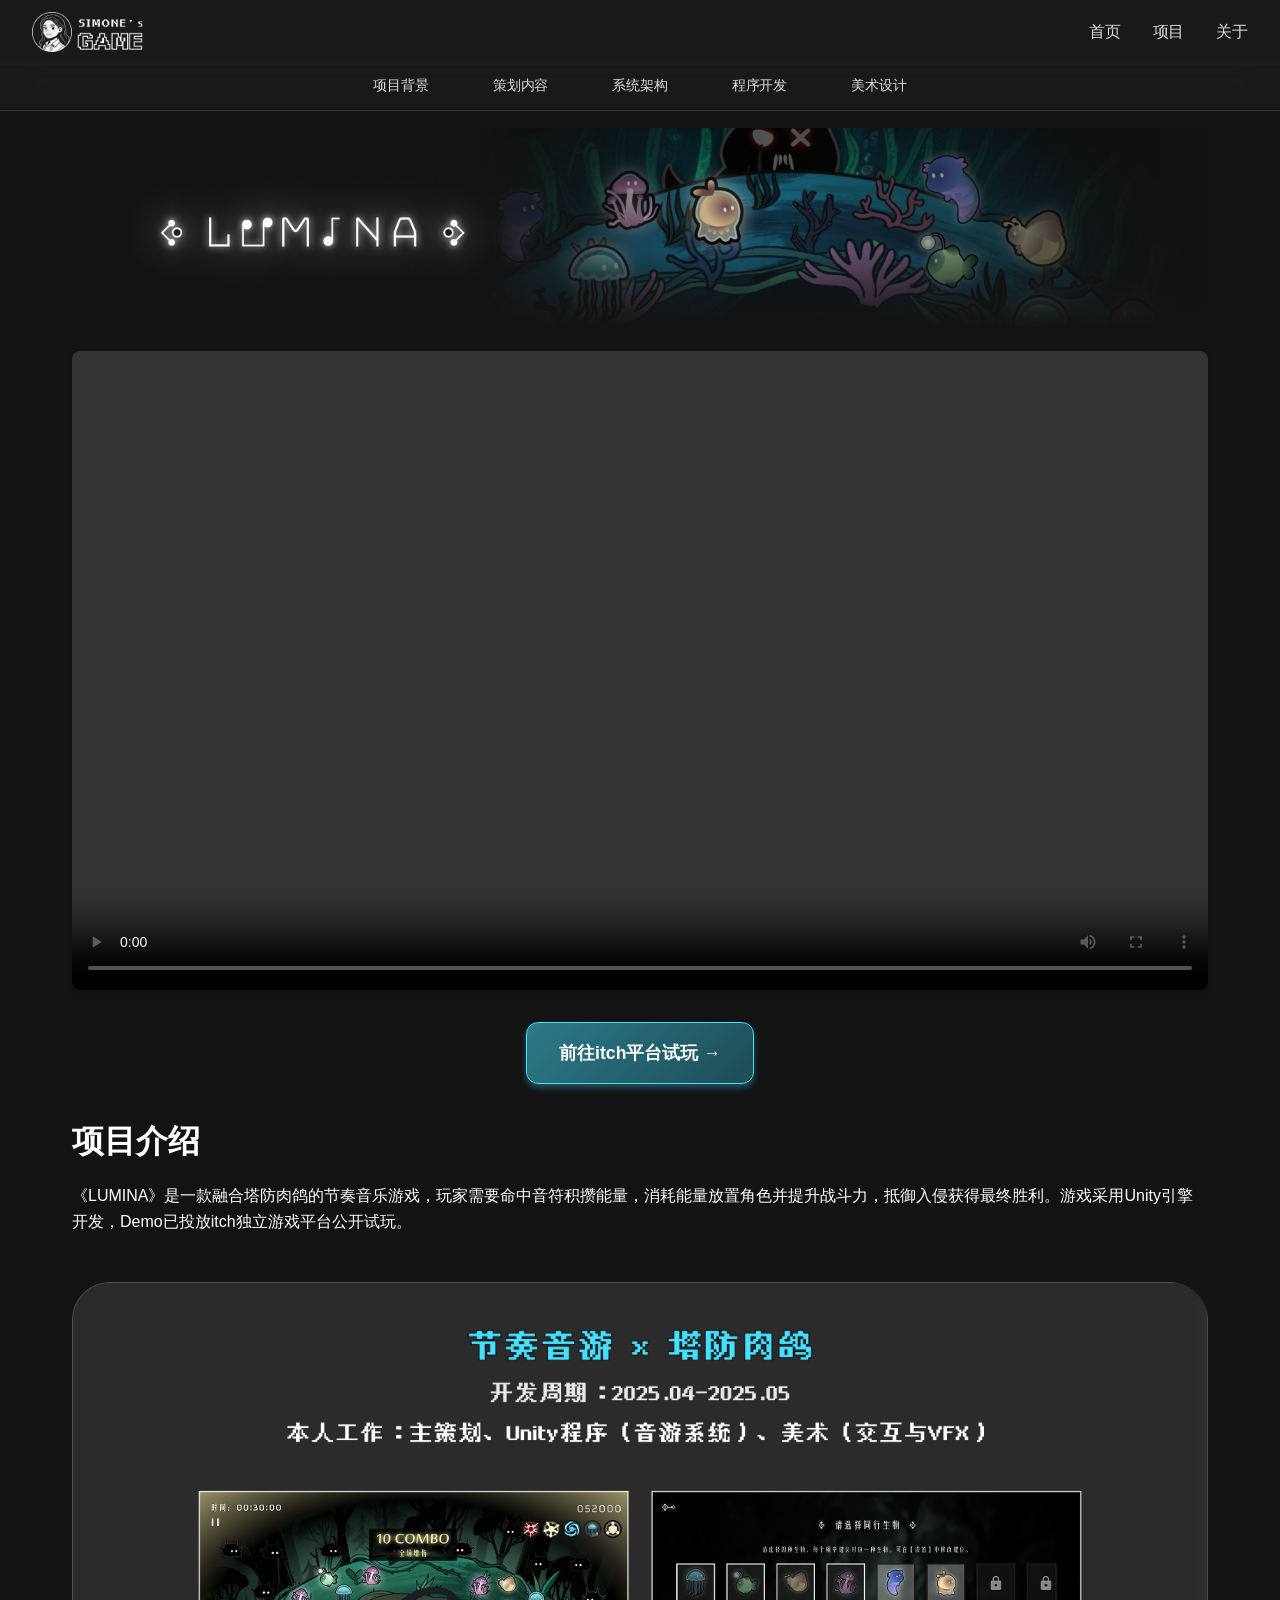
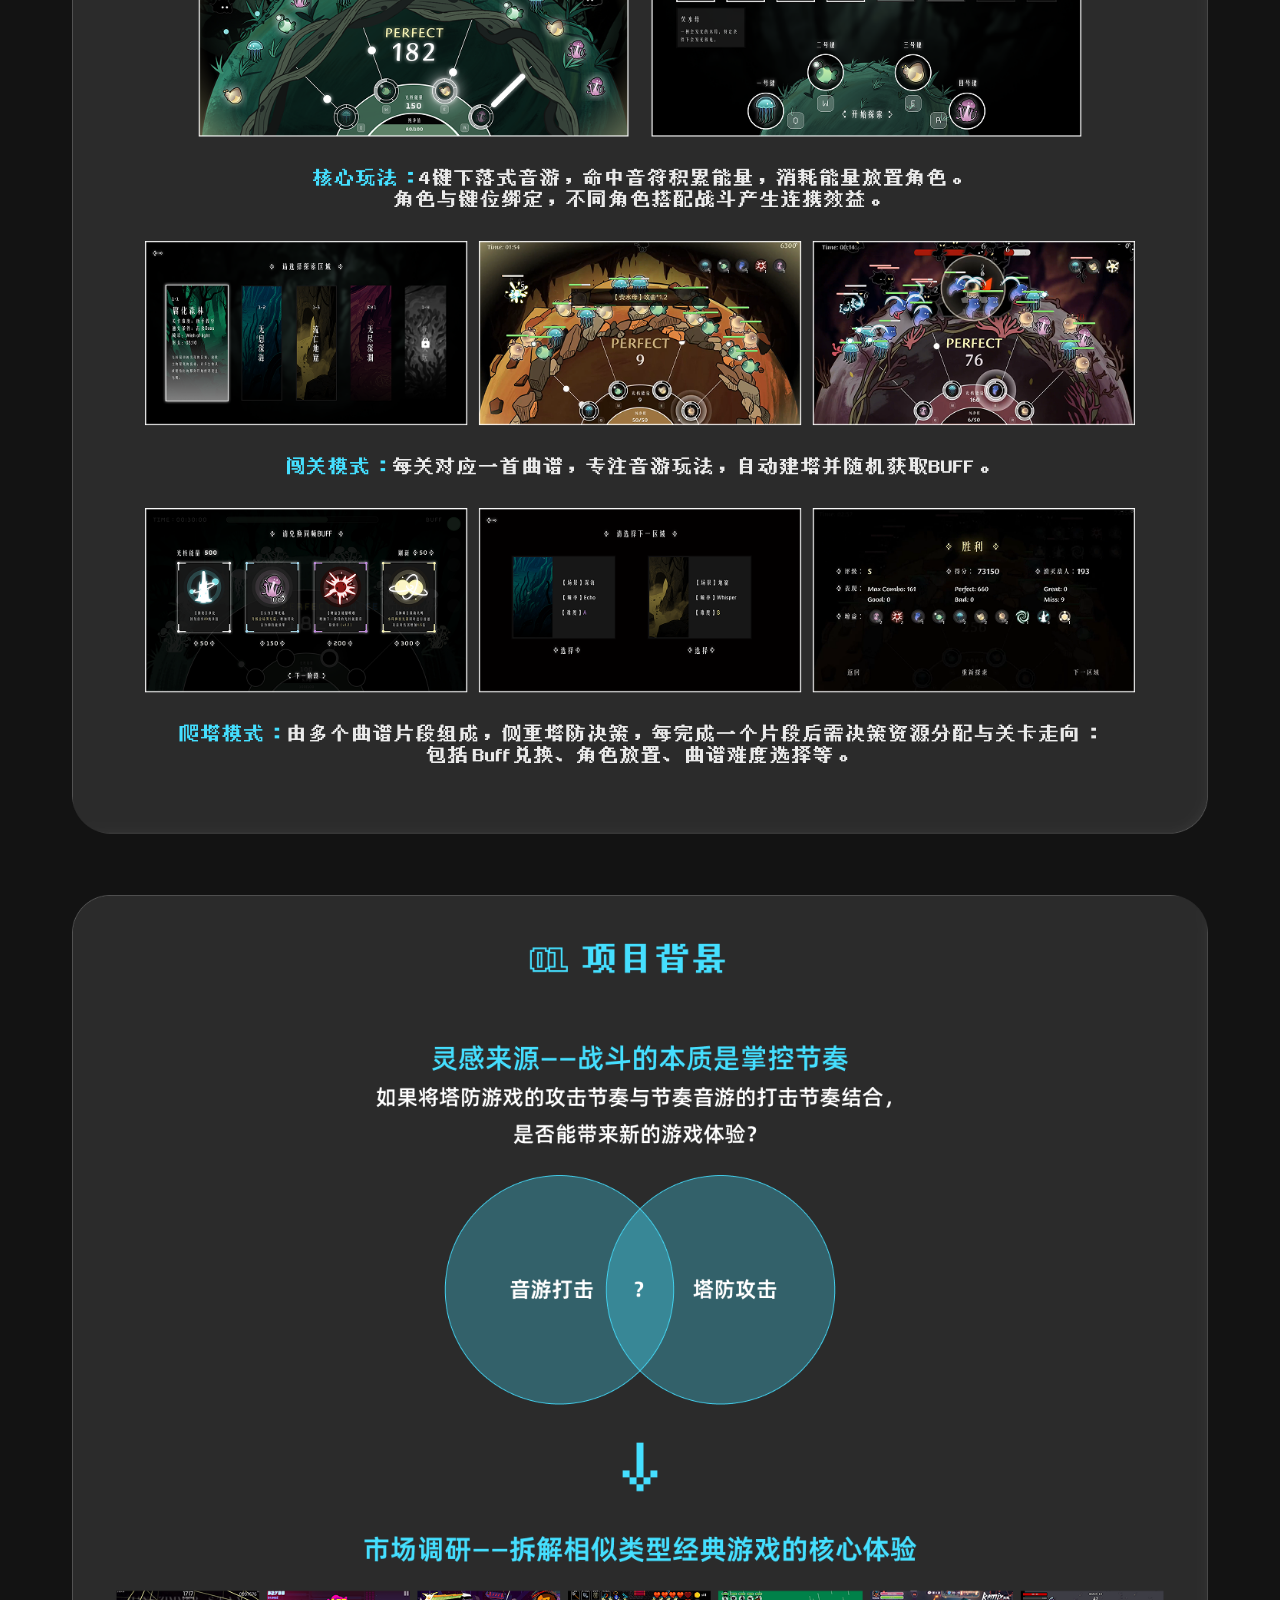
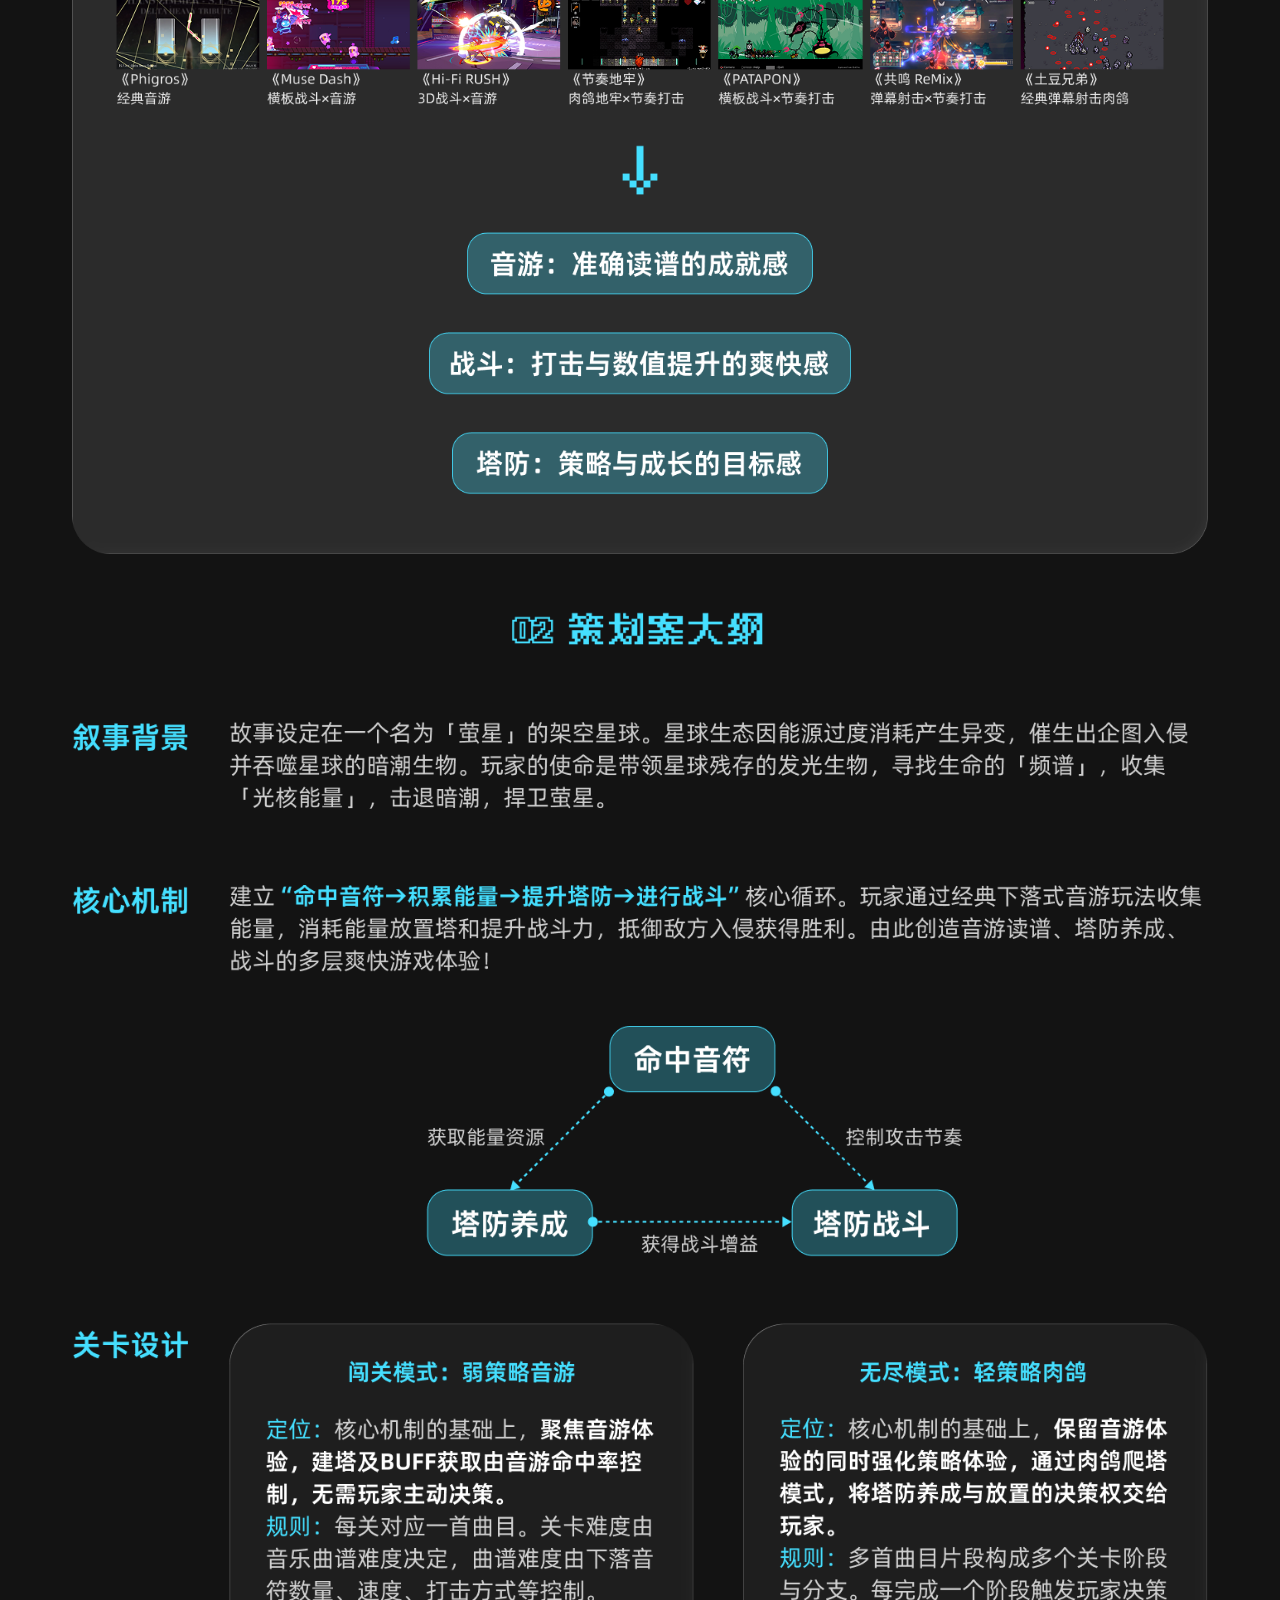
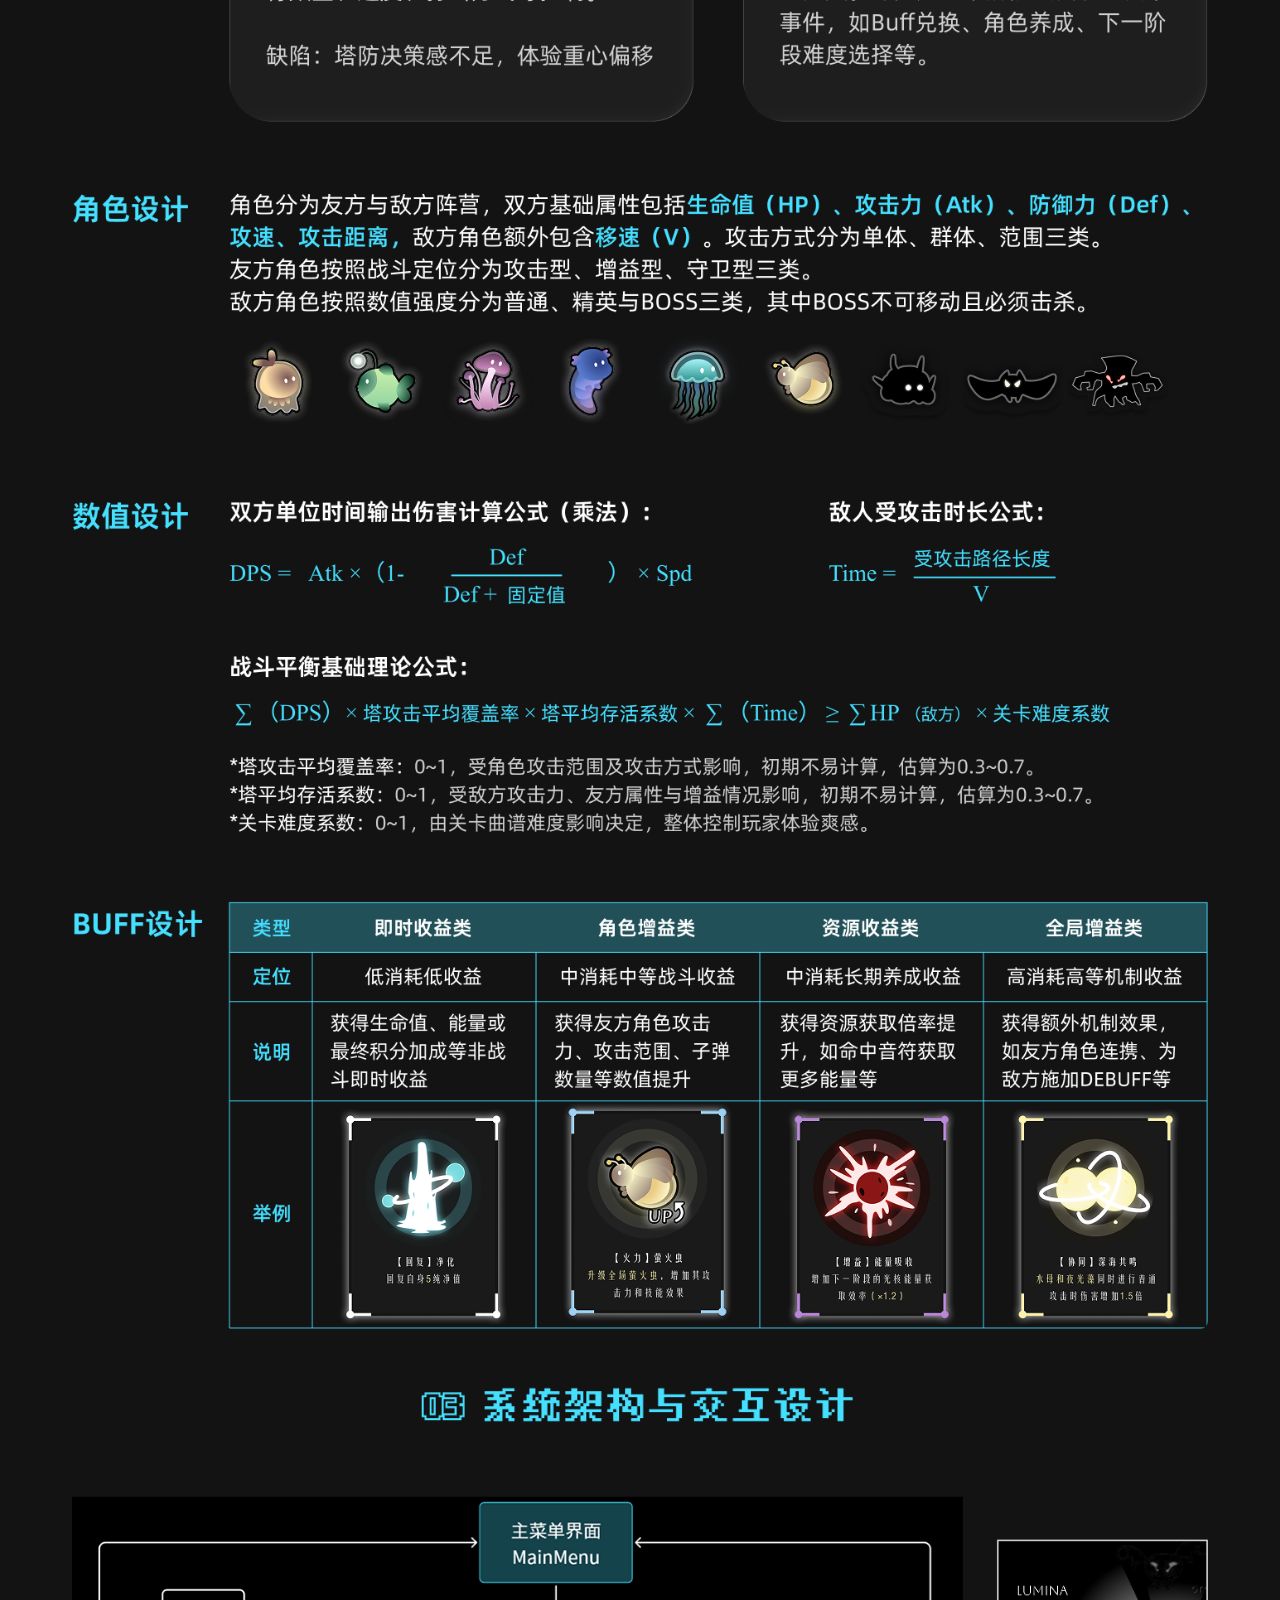
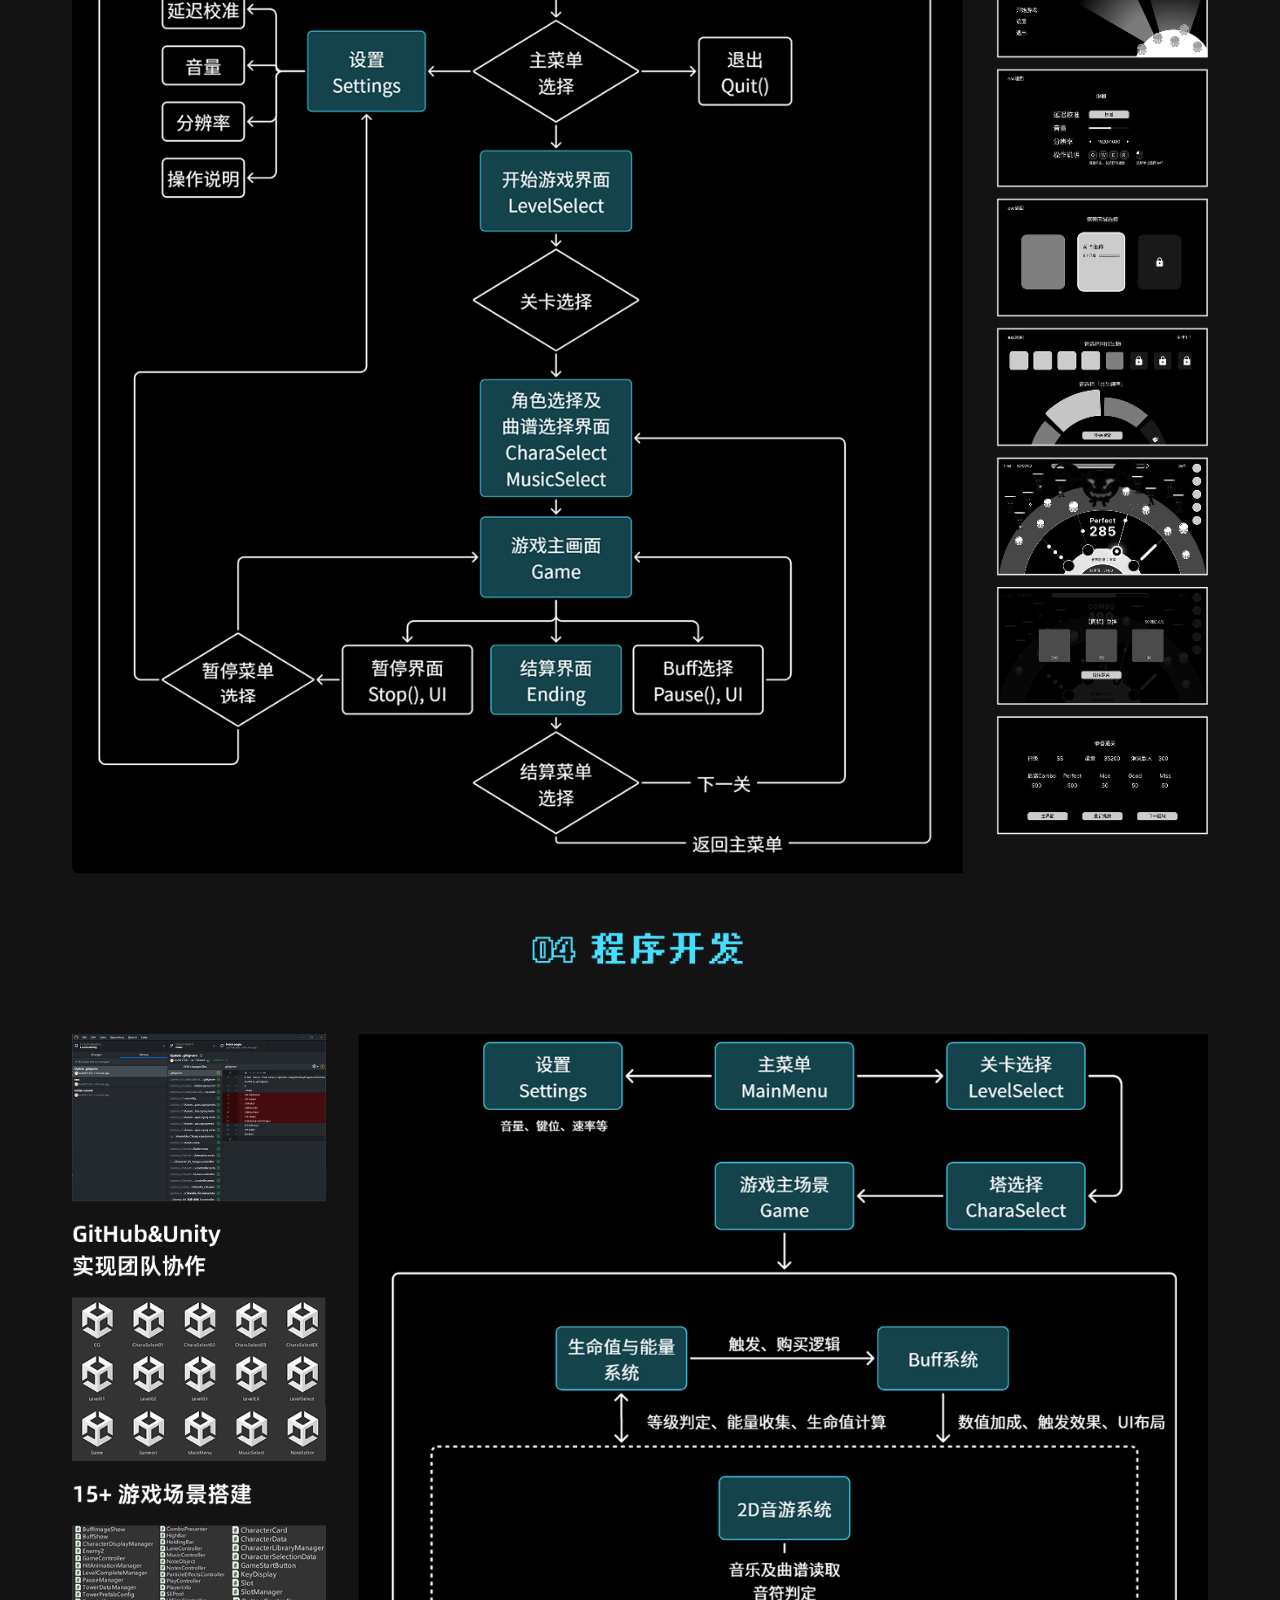
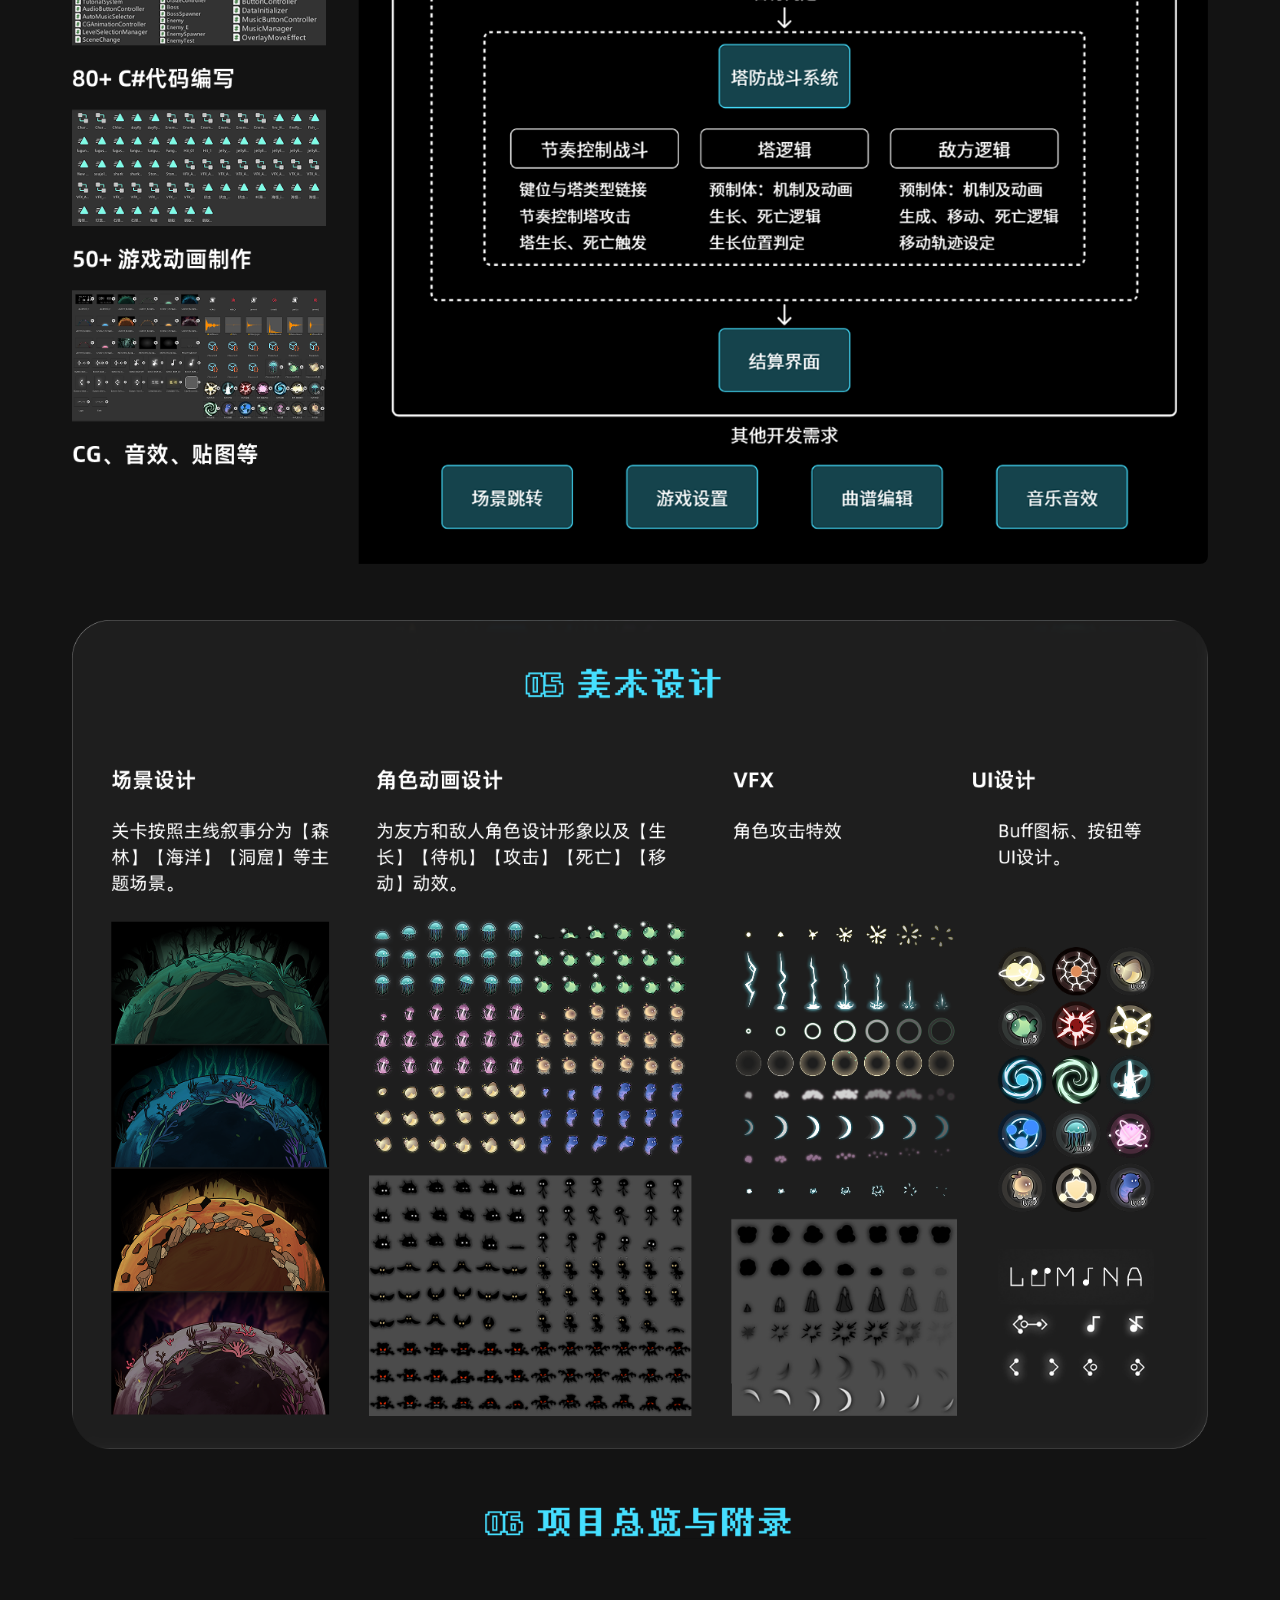
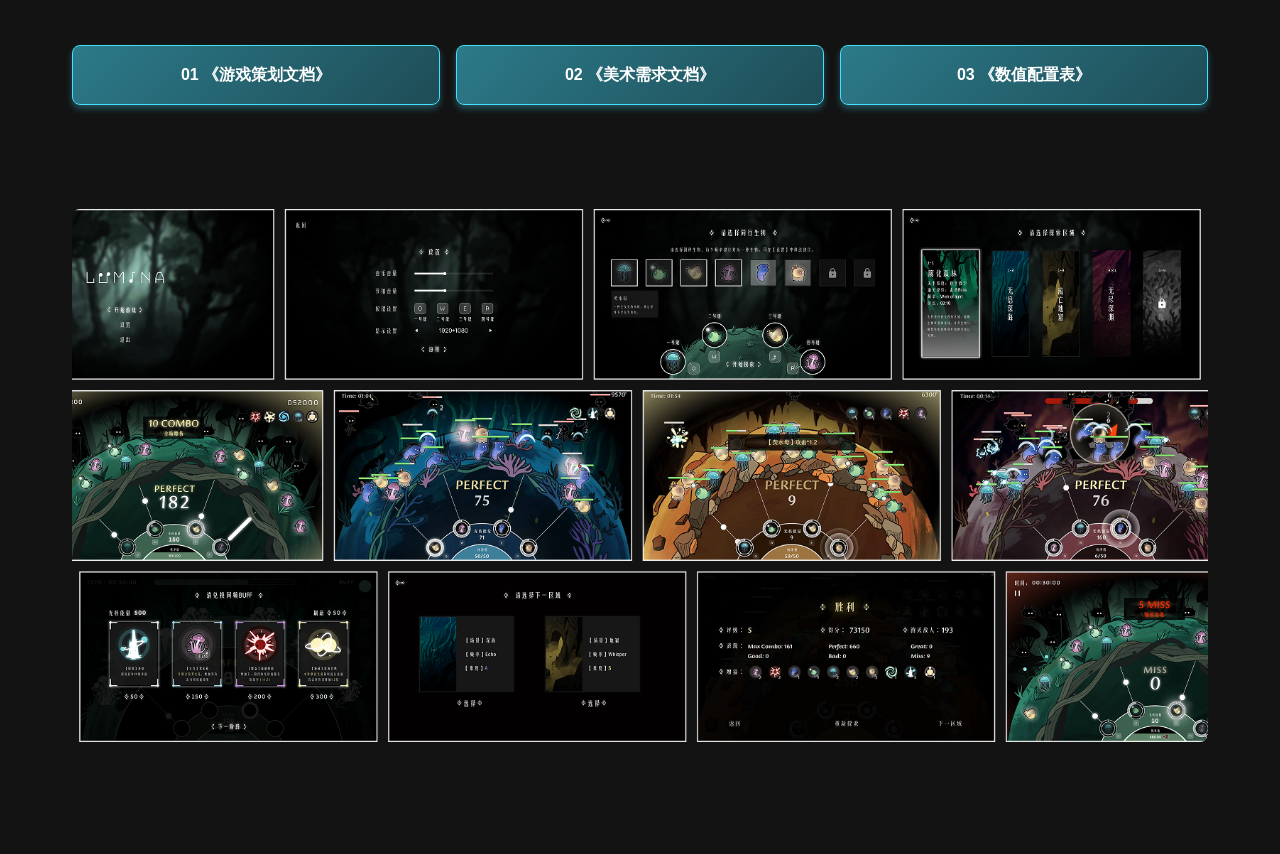
==== commit 458a5adc: "1 1" ====
--- a/project1.html
+++ b/project1.html
@@ -7,11 +7,8 @@
     <link rel="stylesheet" href="styles.css">
 </head>
 <body class="project1-page">
-    <!-- 滚动进度条 -->
-    <div class="scroll-progress" id="scrollProgress"></div>
-
     <!-- 导航栏 -->
-    <nav class="navbar" id="navbar">
+    <nav class="navbar">
         <a href="index.html" class="logo"><img src="images/logo.png" alt="Simone Game"></a>
         <ul class="nav-links">
             <li><a href="index.html">首页</a></li>
@@ -34,12 +31,12 @@
     <!-- 项目内容 -->
     <section class="project-detail">
         <!-- 项目Banner -->
-        <div class="project-banner animate-on-scroll">
+        <div class="project-banner">
             <img src="images/project1-banner.png" alt="LUMINA">
         </div>
         
         <!-- 视频播放 -->
-        <div class="video-container animate-on-scroll delay-1">
+        <div class="video-container">
             <video controls>
                 <source src="videos/project1-video.mp4" type="video/mp4">
                 您的浏览器不支持视频播放。
@@ -52,7 +49,7 @@
         </div>
         
         <!-- 项目描述 -->
-        <div class="project-description animate-on-scroll delay-2">
+        <div class="project-description">
             <h2>项目介绍</h2>
             <p>《LUMINA》是一款融合塔防肉鸽的节奏音乐游戏，玩家需要命中音符积攒能量，消耗能量放置角色并提升战斗力，抵御入侵获得最终胜利。游戏采用Unity引擎开发，Demo已投放itch独立游戏平台公开试玩。</p>
         </div>
--- a/styles.css
+++ b/styles.css
@@ -1,38 +1,14 @@
-/* ============================================
-   CSS 变量 - 色彩系统
-   ============================================ */
-:root {
-    --bg-deep: #0a0a0f;
-    --bg-mid: #14141c;
-    --bg-card: rgba(255, 255, 255, 0.03);
-    --glass-bg: rgba(28, 28, 36, 0.75);
-    --glass-border: rgba(255, 255, 255, 0.08);
-    --glass-hover-border: rgba(255, 255, 255, 0.18);
-    --text-primary: rgba(255, 255, 255, 0.92);
-    --text-secondary: rgba(255, 255, 255, 0.60);
-    --text-tertiary: rgba(255, 255, 255, 0.38);
-    --accent: #6c8cff;
-    --accent-glow: rgba(108, 140, 255, 0.45);
-    --accent-secondary: #a78bfa;
-    --gradient-hero: linear-gradient(135deg, #0a0a0f 0%, #1a1a2e 30%, #16213e 60%, #0a0a0f 100%);
-    --radius-sm: 8px;
-    --radius-md: 14px;
-    --radius-lg: 20px;
-    --radius-xl: 28px;
-    --shadow-sm: 0 2px 8px rgba(0, 0, 0, 0.3);
-    --shadow-md: 0 8px 32px rgba(0, 0, 0, 0.4);
-    --shadow-lg: 0 16px 48px rgba(0, 0, 0, 0.5);
-    --shadow-glow: 0 0 30px rgba(108, 140, 255, 0.15);
-    --transition-fast: 0.2s cubic-bezier(0.4, 0, 0.2, 1);
-    --transition-smooth: 0.35s cubic-bezier(0.4, 0, 0.2, 1);
-    --transition-bounce: 0.5s cubic-bezier(0.34, 1.56, 0.64, 1);
-}
-
-/* ============================================
-   全局重置与基础
-   ============================================ */
-@import url('https://fonts.googleapis.com/css2?family=Press+Start+2P&family=Inter:wght@300;400;500;600;700&display=swap');
-
+/* 全局样式 */
+* {
+    margin: 0;
+    padding: 0;
+    box-sizing: border-box;
+}
+
+/* 导入像素字体 */
+@import url('https://fonts.googleapis.com/css2?family=Press+Start+2P&display=swap');
+
+/* 本地字体 */
 @font-face {
     font-family: 'UranusPixel';
     src: url('fonts/Uranus_Pixel_11Px.ttf') format('truetype');
@@ -40,105 +16,50 @@
     font-style: normal;
 }
 
-* {
-    margin: 0;
-    padding: 0;
-    box-sizing: border-box;
-}
-
-html {
-    scroll-behavior: smooth;
-    scrollbar-width: thin;
-    scrollbar-color: rgba(255, 255, 255, 0.12) transparent;
-}
-
-::-webkit-scrollbar {
-    width: 6px;
-}
-::-webkit-scrollbar-track {
-    background: transparent;
-}
-::-webkit-scrollbar-thumb {
-    background: rgba(255, 255, 255, 0.12);
-    border-radius: 3px;
-}
-::-webkit-scrollbar-thumb:hover {
-    background: rgba(255, 255, 255, 0.22);
-}
-
 body {
-    font-family: 'Inter', -apple-system, BlinkMacSystemFont, 'Segoe UI', Arial, sans-serif;
-    line-height: 1.7;
-    color: var(--text-primary);
-    background: var(--bg-deep);
+    font-family: Arial, sans-serif;
+    line-height: 1.6;
+    color: #fff;
+    background: linear-gradient(135deg, #000000 0%, #212121 50%, #343434 100%);
     min-height: 100vh;
-    -webkit-font-smoothing: antialiased;
-    -moz-osx-font-smoothing: grayscale;
-    position: relative;
-}
-
-/* 全局网格纹理覆盖层 */
-body::before {
-    content: '';
-    position: fixed;
-    top: 0;
-    left: 0;
-    width: 100%;
-    height: 100%;
-    pointer-events: none;
-    z-index: 0;
-    background-image:
-        linear-gradient(rgba(255, 255, 255, 0.012) 1px, transparent 1px),
-        linear-gradient(90deg, rgba(255, 255, 255, 0.012) 1px, transparent 1px);
-    background-size: 60px 60px;
-}
-
-/* 全局径向光晕 */
-body::after {
-    content: '';
-    position: fixed;
-    top: -40%;
-    left: 50%;
-    transform: translateX(-50%);
-    width: 1000px;
-    height: 1000px;
-    pointer-events: none;
-    z-index: 0;
-    background: radial-gradient(ellipse at center, rgba(108, 140, 255, 0.04) 0%, transparent 70%);
-}
-
-/* ============================================
-   导航栏 - 增强毛玻璃
-   ============================================ */
+}
+
+/* 项目1页面特定背景色 */
+body.project1-page {
+    background: #131313;
+}
+
+/* 项目2页面特定背景色 */
+body.project2-page {
+    background: #37C0EE;
+}
+
+/* 项目3页面特定背景色 */
+body.project3-page {
+    background: #788C44;
+}
+
+/* 导航栏 - iOS风格 */
 .navbar {
     display: flex;
     justify-content: space-between;
     align-items: center;
     padding: 0.75rem 2rem;
-    background: var(--glass-bg);
-    backdrop-filter: saturate(180%) blur(24px);
-    -webkit-backdrop-filter: saturate(180%) blur(24px);
+    background: rgba(28, 28, 30, 0.8);
+    backdrop-filter: saturate(180%) blur(20px);
+    -webkit-backdrop-filter: saturate(180%) blur(20px);
     color: #fff;
     position: fixed;
     top: 0;
     width: 100%;
     z-index: 1000;
-    transition: transform 0.4s cubic-bezier(0.4, 0, 0.2, 1), background 0.3s ease, box-shadow 0.3s ease;
-    border-bottom: 1px solid var(--glass-border);
-}
-
-.navbar.scrolled {
-    background: rgba(18, 18, 26, 0.92);
-    box-shadow: 0 4px 24px rgba(0, 0, 0, 0.3);
+    transition: transform 0.3s ease, background 0.3s ease;
+    border-bottom: 0.5px solid rgba(255, 255, 255, 0.1);
 }
 
 .logo {
     display: flex;
     align-items: center;
-    transition: opacity var(--transition-fast);
-}
-.logo:hover {
-    opacity: 0.8;
 }
 
 .logo img {
@@ -150,108 +71,69 @@
 .nav-links {
     display: flex;
     list-style: none;
-    gap: 0.5rem;
 }
 
 .nav-links li {
-    margin: 0;
+    margin-left: 2rem;
 }
 
 .nav-links a {
-    color: var(--text-secondary);
+    color: rgba(255, 255, 255, 0.85);
     text-decoration: none;
-    transition: all var(--transition-fast);
+    transition: color 0.2s ease;
     font-weight: 400;
-    font-size: 0.9rem;
-    padding: 0.5rem 1rem;
-    border-radius: var(--radius-sm);
     letter-spacing: -0.01em;
-    position: relative;
 }
 
 .nav-links a:hover {
-    color: #fff;
-    background: rgba(255, 255, 255, 0.06);
-}
-
-.nav-links a::after {
-    content: '';
-    position: absolute;
-    bottom: 4px;
-    left: 50%;
-    transform: translateX(-50%) scaleX(0);
-    width: 20px;
-    height: 2px;
-    background: var(--accent);
-    border-radius: 1px;
-    transition: transform var(--transition-bounce);
-}
-
-.nav-links a:hover::after {
-    transform: translateX(-50%) scaleX(1);
-}
-
-/* 滚动进度条 */
-.scroll-progress {
-    position: fixed;
-    top: 0;
-    left: 0;
-    height: 2px;
-    background: linear-gradient(90deg, var(--accent), var(--accent-secondary));
-    z-index: 1002;
-    transition: width 0.1s linear;
-}
-
-/* ============================================
-   项目内导航栏
-   ============================================ */
+    color: rgba(255, 255, 255, 1);
+}
+
+/* 项目内导航栏 - iOS风格 */
 .project-subnav {
     position: fixed;
     top: 60px;
     left: 0;
     width: 100%;
-    background: var(--glass-bg);
-    backdrop-filter: saturate(180%) blur(24px);
-    -webkit-backdrop-filter: saturate(180%) blur(24px);
+    background: rgba(28, 28, 30, 0.8);
+    backdrop-filter: saturate(180%) blur(20px);
+    -webkit-backdrop-filter: saturate(180%) blur(20px);
     padding: 0.75rem 2rem;
     z-index: 1001;
-    transition: top 0.35s cubic-bezier(0.4, 0, 0.2, 1), background 0.3s ease;
-    border-bottom: 1px solid var(--glass-border);
+    transition: top 0.3s ease;
+    border-bottom: 0.5px solid rgba(255, 255, 255, 0.1);
 }
 
 .project-subnav-links {
     display: flex;
     justify-content: center;
     list-style: none;
-    gap: 0.75rem;
+    gap: 2rem;
     flex-wrap: wrap;
 }
 
 .project-subnav-links a {
-    color: var(--text-secondary);
+    color: rgba(255, 255, 255, 0.85);
     text-decoration: none;
-    font-size: 0.82rem;
-    transition: all var(--transition-fast);
+    font-size: 0.85rem;
+    transition: all 0.2s ease;
     padding: 0.5rem 1rem;
-    border-radius: var(--radius-sm);
+    border-radius: 8px;
     font-weight: 400;
     letter-spacing: -0.01em;
-    border: 1px solid transparent;
 }
 
 .project-subnav-links a:hover {
-    color: #fff;
-    background: rgba(255, 255, 255, 0.08);
-    border-color: var(--glass-border);
-}
-
+    color: rgba(255, 255, 255, 1);
+    background: rgba(255, 255, 255, 0.15);
+}
+
+/* 调整项目详情区域的上边距，为两个导航栏留出空间 */
 .project-detail {
     padding-top: 120px;
 }
 
-/* ============================================
-   封面区域
-   ============================================ */
+/* 封面 */
 .hero {
     height: 100vh;
     display: flex;
@@ -275,19 +157,6 @@
     z-index: 1;
     min-width: 100%;
     min-height: 100%;
-    filter: brightness(0.75) saturate(0.9);
-}
-
-.hero::after {
-    content: '';
-    position: absolute;
-    inset: 0;
-    z-index: 1;
-    background: linear-gradient(to bottom,
-        transparent 0%,
-        rgba(10, 10, 15, 0.3) 50%,
-        var(--bg-deep) 100%);
-    pointer-events: none;
 }
 
 .hero-content {
@@ -296,182 +165,116 @@
     max-width: 1200px;
     width: 100%;
     text-align: left;
-    animation: heroFadeIn 1s cubic-bezier(0.4, 0, 0.2, 1) both;
-}
-
-@keyframes heroFadeIn {
-    from {
-        opacity: 0;
-        transform: translateY(30px);
-    }
-    to {
-        opacity: 1;
-        transform: translateY(0);
-    }
 }
 
 .hero-title {
     font-family: 'UranusPixel', 'Press Start 2P', cursive;
     font-size: 5.5rem;
     font-weight: normal;
-    margin-bottom: 0.5rem;
+    margin-bottom: 1rem;
+    text-shadow: 4px 4px 0 rgba(21, 21, 21, 0.5);
     letter-spacing: 1px;
-    background: linear-gradient(135deg, #ffffff 30%, #b8c6ff 70%, #e0e7ff 100%);
-    -webkit-background-clip: text;
-    -webkit-text-fill-color: transparent;
-    background-clip: text;
-    filter: drop-shadow(0 4px 8px rgba(0, 0, 0, 0.5));
 }
 
 .hero-subtitle {
     font-family: 'Press Start 2P', cursive;
-    font-size: 1.8rem;
+    font-size: 2rem;
     font-weight: normal;
     margin-bottom: 3rem;
-    letter-spacing: 2px;
-    color: rgba(255, 255, 255, 0.55);
-    text-shadow: 0 2px 12px rgba(0, 0, 0, 0.4);
+    text-shadow: 2px 2px 0 rgba(91, 91, 91, 0.5);
+    letter-spacing: 1px;
+    color: #fff;
 }
 
 .hero-info {
     display: flex;
     flex-direction: column;
-    gap: 0.75rem;
+    gap: 1rem;
     align-items: flex-start;
+    color: #c5c5c5;
 }
 
 .info-item {
     display: flex;
     align-items: center;
-    gap: 0.75rem;
-    font-size: 0.95rem;
-    color: rgba(255, 255, 255, 0.7);
-    padding: 0.45rem 1rem;
-    background: rgba(255, 255, 255, 0.04);
-    border-radius: var(--radius-sm);
-    border: 1px solid rgba(255, 255, 255, 0.05);
-    backdrop-filter: blur(4px);
-    transition: all var(--transition-fast);
-}
-
-.info-item:hover {
-    background: rgba(255, 255, 255, 0.07);
-    border-color: rgba(255, 255, 255, 0.12);
-    color: rgba(255, 255, 255, 0.9);
+    gap: 0.5rem;
+    font-size: 1rem;
+}
+
+.info-icon {
+    font-size: 1.2rem;
 }
 
 .info-text {
-    text-shadow: none;
-}
-
-/* ============================================
-   项目目录区域
-   ============================================ */
+    text-shadow: 1px 1px 0 rgba(0, 0, 0, 0.5);
+}
+
+@media (max-width: 768px) {
+    .hero-info {
+        flex-direction: column;
+        gap: 1rem;
+        align-items: flex-start;
+    }
+    
+    .info-item {
+        font-size: 0.9rem;
+    }
+}
+
+/* 项目目录 */
 .projects {
-    padding: 6rem 2rem 5rem;
-    position: relative;
-    z-index: 1;
+    padding: 4rem 2rem;
 }
 
 .projects h2 {
     text-align: center;
-    margin-bottom: 1rem;
+    margin-bottom: 3rem;
     font-family: 'UranusPixel', 'Press Start 2P', cursive;
     font-size: 2.5rem;
     font-weight: normal;
-    background: linear-gradient(135deg, #ffffff 0%, #a5b4fc 100%);
-    -webkit-background-clip: text;
-    -webkit-text-fill-color: transparent;
-    background-clip: text;
-}
-
-.section-subtitle {
-    text-align: center;
-    color: var(--text-tertiary);
-    font-size: 0.9rem;
-    margin-bottom: 4rem;
-    letter-spacing: 0.05em;
 }
 
 .project-list {
     display: grid;
     grid-template-columns: repeat(4, 1fr);
-    gap: 1.5rem;
-    max-width: 1280px;
+    gap: 2rem;
+    max-width: 1200px;
     margin: 0 auto;
 }
 
-/* 项目卡片 - 玻璃质感重新设计 */
 .project-card {
     display: flex;
     flex-direction: column;
-    background: var(--bg-card);
-    border: 1px solid var(--glass-border);
-    border-radius: var(--radius-lg);
+    border: 3px solid #333;
+    border-radius: 10px;
     overflow: hidden;
+    box-shadow: 0 4px 6px rgba(0, 0, 0, 0.3);
+    transition: transform 0.3s ease, box-shadow 0.3s ease;
     text-decoration: none;
     color: #fff;
-    transition: all var(--transition-smooth);
-    position: relative;
-    backdrop-filter: blur(8px);
-    -webkit-backdrop-filter: blur(8px);
-}
-
-.project-card::before {
-    content: '';
-    position: absolute;
-    inset: 0;
-    background: linear-gradient(135deg,
-        rgba(108, 140, 255, 0.06) 0%,
-        transparent 40%,
-        rgba(167, 139, 250, 0.04) 100%);
-    border-radius: var(--radius-lg);
-    opacity: 0;
-    transition: opacity var(--transition-smooth);
-    pointer-events: none;
-    z-index: 1;
 }
 
 .project-card:hover {
-    transform: translateY(-8px);
-    border-color: var(--glass-hover-border);
-    box-shadow:
-        0 20px 50px rgba(0, 0, 0, 0.5),
-        0 0 0 1px rgba(108, 140, 255, 0.2),
-        0 0 40px rgba(108, 140, 255, 0.08);
-}
-
-.project-card:hover::before {
-    opacity: 1;
+    transform: translateY(-5px);
+    box-shadow: 0 10px 20px rgba(0, 0, 0, 0.5);
+    border-color: #667eea;
 }
 
 .project-thumbnail {
     width: 100%;
     height: 200px;
     overflow: hidden;
-    position: relative;
-}
-
-.project-thumbnail::after {
-    content: '';
-    position: absolute;
-    bottom: 0;
-    left: 0;
-    width: 100%;
-    height: 40px;
-    background: linear-gradient(to top, var(--bg-mid), transparent);
-    z-index: 1;
 }
 
 .project-thumbnail img {
     width: 100%;
     height: 100%;
     object-fit: cover;
-    transition: transform 0.6s cubic-bezier(0.4, 0, 0.2, 1);
+    transition: transform 0.3s ease;
 }
 
 .project-card:hover .project-thumbnail img {
-    transform: scale(1.08);
+    transform: scale(1.05);
 }
 
 .project-info {
@@ -479,25 +282,18 @@
     display: flex;
     flex-direction: column;
     align-items: flex-start;
-    position: relative;
-    z-index: 2;
-    flex: 1;
 }
 
 .project-info h3 {
-    font-size: 1.15rem;
+    font-size: 1.3rem;
     margin-bottom: 0.5rem;
-    color: var(--text-primary);
-    font-weight: 600;
-    letter-spacing: -0.01em;
+    color: #fff;
 }
 
 .project-info p {
-    color: var(--text-secondary);
+    color: #ccc;
     margin-bottom: 1rem;
-    line-height: 1.55;
-    font-size: 0.88rem;
-    flex: 1;
+    line-height: 1.6;
 }
 
 .project-tag {
@@ -508,163 +304,117 @@
 }
 
 .project-tag img {
-    height: 28px;
+    height: 30px;
     max-width: 100%;
     object-fit: contain;
-    opacity: 0.8;
-    transition: opacity var(--transition-fast);
-}
-
-.project-card:hover .project-tag img {
-    opacity: 1;
-}
-
-/* ============================================
-   关于我区域
-   ============================================ */
+}
+
+/* 关于部分 */
 .about {
-    padding: 6rem 2rem 5rem;
-    position: relative;
-    z-index: 1;
+    padding: 4rem 2rem;
+    text-align: center;
 }
 
 .about h2 {
-    margin-bottom: 1rem;
+    margin-bottom: 3rem;
     font-family: 'UranusPixel', 'Press Start 2P', cursive;
     font-size: 2.5rem;
     font-weight: normal;
     text-align: center;
-    background: linear-gradient(135deg, #ffffff 0%, #a5b4fc 100%);
-    -webkit-background-clip: text;
-    -webkit-text-fill-color: transparent;
-    background-clip: text;
 }
 
 .about-content {
     display: flex;
-    max-width: 1100px;
+    max-width: 1200px;
     margin: 0 auto;
     text-align: left;
     gap: 4rem;
-    align-items: flex-start;
-}
-
-/* 头像卡片 */
+}
+
 .about-photo {
     flex-shrink: 0;
     text-align: center;
-    padding: 2rem;
-    background: var(--bg-card);
-    border: 1px solid var(--glass-border);
-    border-radius: var(--radius-xl);
-    backdrop-filter: blur(8px);
-    -webkit-backdrop-filter: blur(8px);
 }
 
 .about-photo img {
-    width: 160px;
-    height: 160px;
+    width: 200px;
+    height: 200px;
     border-radius: 50%;
     object-fit: cover;
-    margin-bottom: 1.2rem;
-    border: 2px solid rgba(255, 255, 255, 0.1);
-    box-shadow: 0 8px 32px rgba(0, 0, 0, 0.3);
+    margin-bottom: 1rem;
 }
 
 .about-name {
-    font-size: 1.4rem;
-    font-weight: 600;
-    color: var(--text-primary);
+    font-size: 1.5rem;
+    font-weight: bold;
+    color: #fff;
 }
 
 .about-name span {
-    font-size: 0.9rem;
-    color: var(--text-tertiary);
-    margin-left: 0.4rem;
-    font-weight: 400;
+    font-size: 1rem;
+    color: #ccc;
+    margin-left: 0.5rem;
 }
 
 .about-info {
     flex: 1;
-    display: flex;
-    flex-direction: column;
-    gap: 1rem;
-}
-
-/* 信息卡片 */
+}
+
 .info-section {
-    padding: 1.5rem 1.8rem;
-    background: var(--bg-card);
-    border: 1px solid var(--glass-border);
-    border-radius: var(--radius-md);
-    transition: all var(--transition-fast);
-    backdrop-filter: blur(4px);
-    -webkit-backdrop-filter: blur(4px);
-}
-
-.info-section:hover {
-    border-color: var(--glass-hover-border);
-    background: rgba(255, 255, 255, 0.04);
+    margin-bottom: 2rem;
+}
+
+.info-section:last-child {
+    margin-bottom: 0;
 }
 
 .info-section h3 {
-    font-size: 1rem;
-    color: var(--accent);
-    margin-bottom: 0.75rem;
-    font-weight: 600;
-    letter-spacing: 0.02em;
-    position: relative;
-    padding-left: 1rem;
-}
-
-.info-section h3::before {
-    content: '';
-    position: absolute;
-    left: 0;
-    top: 50%;
-    transform: translateY(-50%);
-    width: 3px;
-    height: 16px;
-    background: linear-gradient(180deg, var(--accent), var(--accent-secondary));
-    border-radius: 2px;
+    font-size: 1.3rem;
+    color: #fff;
+    margin-bottom: 0.8rem;
+    font-weight: bold;
 }
 
 .info-section p {
-    color: var(--text-secondary);
-    margin-bottom: 0.35rem;
-    line-height: 1.75;
-    font-size: 0.9rem;
-}
-
-.info-section p:last-child {
-    margin-bottom: 0;
-}
-
-/* ============================================
-   项目详情页 - 标题与Banner
-   ============================================ */
+    color: #ccc;
+    margin-bottom: 0.5rem;
+    line-height: 1.8;
+}
+
+@media (max-width: 768px) {
+    .project-list {
+        grid-template-columns: 1fr;
+    }
+    
+    .about-content {
+        flex-direction: column;
+        gap: 2rem;
+    }
+    
+    .about-photo {
+        text-align: center;
+    }
+}
+
+/* 项目详情页 */
 .project-detail {
-    padding: 7rem 2rem 4rem;
+    padding: 8rem 2rem 4rem;
     max-width: 1200px;
     margin: 0 auto;
-    position: relative;
-    z-index: 1;
 }
 
 .project-detail h1 {
     font-size: 3rem;
     margin-bottom: 2rem;
     text-align: center;
-    font-family: 'UranusPixel', 'Press Start 2P', cursive;
-    font-weight: normal;
-}
-
+}
+
+/* 项目Banner样式 */
 .project-banner {
     width: 100%;
-    margin-bottom: 2rem;
-    border-radius: var(--radius-lg);
+    margin-bottom: 1.5rem;
+    border-radius: 8px;
     overflow: hidden;
-    box-shadow: var(--shadow-md);
 }
 
 .project-banner img {
@@ -673,82 +423,113 @@
     display: block;
 }
 
-/* ============================================
-   项目详情页 - 内容卡片
-   ============================================ */
-.project-description {
-    margin: 2.5rem 0;
-    padding: 2rem 2.5rem;
-    background: var(--bg-card);
-    border: 1px solid var(--glass-border);
-    border-radius: var(--radius-lg);
-    backdrop-filter: blur(4px);
-    -webkit-backdrop-filter: blur(4px);
-}
-
-.project-description h2 {
-    font-size: 1.6rem;
-    margin-bottom: 1rem;
-    color: #fff;
+/* 试玩按钮样式 */
+.play-button-container {
+    margin: 2rem 0;
+    text-align: center;
+}
+
+.play-button {
+    display: inline-block;
+    background: linear-gradient(135deg, rgba(69, 224, 255, 0.5), rgba(41, 134, 153, 0.5));
+    color: white;
+    padding: 1rem 2rem;
+    border-radius: 12px;
+    text-decoration: none;
     font-weight: 600;
+    font-size: 1.1rem;
+    transition: all 0.3s ease;
+    box-shadow: 0 4px 6px rgba(69, 224, 255, 0.3);
+    border: 1px solid #45E0FF;
+}
+
+.play-button:hover {
+    transform: translateY(-2px);
+    box-shadow: 0 6px 8px rgba(69, 224, 255, 0.4);
+    background: linear-gradient(135deg, rgba(69, 224, 255, 0.6), rgba(41, 134, 153, 0.6));
+}
+
+.play-button:active {
+    transform: translateY(0);
+    box-shadow: 0 2px 4px rgba(69, 224, 255, 0.3);
+}
+
+/* 项目二试玩按钮样式 */
+.play-button.play-button-project2 {
+    background: linear-gradient(135deg, rgba(235, 69, 105, 0.6), rgba(202, 0, 44, 0.6));
+    box-shadow: 0 4px 6px rgba(235, 69, 105, 0.3);
+    border: 1px solid #EB4569;
+}
+
+.play-button.play-button-project2:hover {
+    box-shadow: 0 6px 8px rgba(235, 69, 105, 0.4);
+    background: linear-gradient(135deg, rgba(235, 69, 105, 0.7), rgba(202, 0, 44, 0.7));
+}
+
+.play-button.play-button-project2:active {
+    box-shadow: 0 2px 4px rgba(235, 69, 105, 0.3);
+}
+
+/* 项目三试玩按钮样式 */
+.play-button.play-button-project3 {
+    background: linear-gradient(135deg, rgba(193, 225, 165, 0.6), rgba(153, 181, 79, 0.6));
+    box-shadow: 0 4px 6px rgba(193, 225, 165, 0.3);
+    border: 1px solid #C1E1A5;
+}
+
+.play-button.play-button-project3:hover {
+    box-shadow: 0 6px 8px rgba(193, 225, 165, 0.4);
+    background: linear-gradient(135deg, rgba(193, 225, 165, 0.7), rgba(153, 181, 79, 0.7));
+}
+
+.play-button.play-button-project3:active {
+    box-shadow: 0 2px 4px rgba(193, 225, 165, 0.3);
+}
+
+/* 文档按钮样式 */
+.document-buttons {
+    display: flex;
+    gap: 1rem;
+    margin: 3rem 0;
+    justify-content: center;
+    flex-wrap: wrap;
+}
+
+.doc-button {
+    flex: 1;
+    min-width: 200px;
+    background: linear-gradient(135deg, rgba(69, 224, 255, 0.5), rgba(41, 134, 153, 0.5));
+    color: white;
+    padding: 1rem 1.5rem;
+    border-radius: 8px;
+    text-decoration: none;
+    font-weight: 600;
+    text-align: center;
+    transition: all 0.3s ease;
+    box-shadow: 0 4px 6px rgba(69, 224, 255, 0.3);
+    white-space: nowrap;
+    border: 1px solid #45E0FF;
+}
+
+.doc-button:hover {
+    transform: translateY(-2px);
+    box-shadow: 0 6px 8px rgba(69, 224, 255, 0.4);
+    background: linear-gradient(135deg, rgba(69, 224, 255, 0.6), rgba(41, 134, 153, 0.6));
+}
+
+.doc-button:active {
+    transform: translateY(0);
+    box-shadow: 0 2px 4px rgba(69, 224, 255, 0.3);
+}
+
+.video-container {
+    margin-bottom: 1.5rem;
+    border-radius: 8px;
+    overflow: hidden;
+    box-shadow: 0 4px 6px rgba(0, 0, 0, 0.1);
     position: relative;
-    padding-left: 1.2rem;
-}
-
-.project-description h2::before {
-    content: '';
-    position: absolute;
-    left: 0;
-    top: 50%;
-    transform: translateY(-50%);
-    width: 4px;
-    height: 22px;
-    background: linear-gradient(180deg, var(--accent), var(--accent-secondary));
-    border-radius: 2px;
-}
-
-.project-description p {
-    color: var(--text-secondary);
-    line-height: 1.8;
-}
-
-.project-description ul {
-    margin-left: 1.5rem;
-    margin-top: 1rem;
-    color: var(--text-secondary);
-}
-
-.project-description ul li {
-    margin-bottom: 0.5rem;
-}
-
-/* 图片分隔线 */
-.section-divider {
-    width: 100%;
-    max-width: 1200px;
-    margin: 2rem auto;
-    height: 1px;
-    background: linear-gradient(90deg,
-        transparent 0%,
-        rgba(255, 255, 255, 0.08) 20%,
-        rgba(255, 255, 255, 0.12) 50%,
-        rgba(255, 255, 255, 0.08) 80%,
-        transparent 100%);
-    border: none;
-}
-
-/* ============================================
-   视频容器
-   ============================================ */
-.video-container {
-    margin-bottom: 2rem;
-    border-radius: var(--radius-lg);
-    overflow: hidden;
-    box-shadow: var(--shadow-md);
-    position: relative;
-    width: 100%;
-    padding-top: 56.25%;
-    border: 1px solid var(--glass-border);
+    width: 100%;
+    padding-top: 56.25%; /* 16:9 比例 */
 }
 
 .video-container video {
@@ -757,150 +538,22 @@
     left: 0;
     width: 100%;
     height: 100%;
-    border-radius: var(--radius-lg);
-}
-
-/* ============================================
-   按钮样式
-   ============================================ */
-.play-button-container {
-    margin: 2.5rem 0;
-    text-align: center;
-}
-
-.play-button {
-    display: inline-flex;
-    align-items: center;
-    gap: 0.5rem;
-    background: linear-gradient(135deg, rgba(69, 224, 255, 0.15), rgba(41, 134, 153, 0.1));
-    color: #fff;
-    padding: 0.9rem 2.2rem;
-    border-radius: 50px;
-    text-decoration: none;
-    font-weight: 500;
-    font-size: 1rem;
-    transition: all var(--transition-smooth);
-    border: 1px solid rgba(69, 224, 255, 0.25);
-    backdrop-filter: blur(8px);
-    -webkit-backdrop-filter: blur(8px);
-    letter-spacing: 0.01em;
-    position: relative;
-    overflow: hidden;
-}
-
-.play-button::before {
-    content: '';
-    position: absolute;
-    inset: 0;
-    background: linear-gradient(135deg, rgba(69, 224, 255, 0.25), rgba(41, 134, 153, 0.15));
-    opacity: 0;
-    transition: opacity var(--transition-smooth);
-}
-
-.play-button:hover {
-    transform: translateY(-3px);
-    border-color: rgba(69, 224, 255, 0.5);
-    box-shadow:
-        0 8px 32px rgba(69, 224, 255, 0.2),
-        0 0 60px rgba(69, 224, 255, 0.05);
-}
-
-.play-button:hover::before {
-    opacity: 1;
-}
-
-.play-button:active {
-    transform: translateY(0);
-}
-
-.play-button-play-button-project2 {
-    background: linear-gradient(135deg, rgba(235, 69, 105, 0.15), rgba(202, 0, 44, 0.1));
-    border: 1px solid rgba(235, 69, 105, 0.25);
-}
-
-.play-button-play-button-project2::before {
-    background: linear-gradient(135deg, rgba(235, 69, 105, 0.25), rgba(202, 0, 44, 0.15));
-}
-
-.play-button-play-button-project2:hover {
-    border-color: rgba(235, 69, 105, 0.5);
-    box-shadow:
-        0 8px 32px rgba(235, 69, 105, 0.2),
-        0 0 60px rgba(235, 69, 105, 0.05);
-}
-
-.play-button-play-button-project3 {
-    background: linear-gradient(135deg, rgba(193, 225, 165, 0.15), rgba(153, 181, 79, 0.1));
-    border: 1px solid rgba(193, 225, 165, 0.25);
-}
-
-.play-button-play-button-project3::before {
-    background: linear-gradient(135deg, rgba(193, 225, 165, 0.25), rgba(153, 181, 79, 0.15));
-}
-
-.play-button-play-button-project3:hover {
-    border-color: rgba(193, 225, 165, 0.5);
-    box-shadow:
-        0 8px 32px rgba(193, 225, 165, 0.2),
-        0 0 60px rgba(193, 225, 165, 0.05);
-}
-
-/* 文档按钮 */
-.document-buttons {
-    display: flex;
-    gap: 1rem;
-    margin: 3.5rem 0;
-    justify-content: center;
-    flex-wrap: wrap;
-}
-
-.doc-button {
-    flex: 1;
-    min-width: 200px;
-    background: var(--bg-card);
-    color: var(--text-primary);
-    padding: 1rem 1.5rem;
-    border-radius: var(--radius-md);
-    text-decoration: none;
-    font-weight: 500;
-    text-align: center;
-    transition: all var(--transition-smooth);
-    border: 1px solid var(--glass-border);
-    backdrop-filter: blur(4px);
-    -webkit-backdrop-filter: blur(4px);
-    white-space: nowrap;
-    font-size: 0.92rem;
-    position: relative;
-    overflow: hidden;
-}
-
-.doc-button::before {
-    content: '';
-    position: absolute;
-    inset: 0;
-    background: linear-gradient(135deg, rgba(108, 140, 255, 0.12), rgba(167, 139, 250, 0.08));
-    opacity: 0;
-    transition: opacity var(--transition-smooth);
-}
-
-.doc-button:hover {
-    transform: translateY(-2px);
-    border-color: var(--glass-hover-border);
-    color: #fff;
-    box-shadow: var(--shadow-glow);
-}
-
-.doc-button:hover::before {
-    opacity: 1;
-}
-
-.doc-button:active {
-    transform: translateY(0);
-}
-
-/* ============================================
-   项目图片区域
-   ============================================ */
+}
+
+.project-description {
+    margin-bottom: 3rem;
+}
+
+.project-description h2 {
+    font-size: 2rem;
+    margin-bottom: 1rem;
+}
+
+.project-description ul {
+    margin-left: 1.5rem;
+    margin-top: 1rem;
+}
+
 .project-images {
     display: grid;
     grid-template-columns: repeat(auto-fit, minmax(400px, 1fr));
@@ -912,34 +565,35 @@
     width: 100%;
     height: 300px;
     object-fit: cover;
-    border-radius: var(--radius-md);
-    border: 1px solid var(--glass-border);
-    transition: border-color var(--transition-fast);
-}
-
-.project-images img:hover {
-    border-color: var(--glass-hover-border);
-}
-
-.project-images.project1-vertical,
-.project-images.project-vertical {
+    border-radius: 8px;
+}
+
+/* 项目一图片垂直排布样式 */
+.project-images.project1-vertical {
     display: flex;
     flex-direction: column;
     gap: 3.5rem;
 }
 
-.project-images.project1-vertical img,
-.project-images.project-vertical img {
+.project-images.project1-vertical img {
     width: 100%;
     height: auto;
     object-fit: contain;
-    border: 1px solid var(--glass-border);
-    border-radius: var(--radius-md);
-}
-
-/* ============================================
-   项目导航卡片
-   ============================================ */
+}
+
+/* 项目二、三、四图片垂直排布样式 */
+.project-images.project-vertical {
+    display: flex;
+    flex-direction: column;
+    gap: 3.5rem;
+}
+
+.project-images.project-vertical img {
+    width: 100%;
+    height: auto;
+    object-fit: contain;
+}
+
 .project-nav {
     position: fixed;
     bottom: 20%;
@@ -951,7 +605,7 @@
     z-index: 1000;
     opacity: 0;
     visibility: hidden;
-    transition: opacity 0.4s ease, visibility 0.4s ease;
+    transition: opacity 0.3s ease, visibility 0.3s ease;
     pointer-events: none;
 }
 
@@ -965,17 +619,17 @@
 .next-project-card {
     display: flex;
     align-items: center;
-    padding: 0.9rem;
-    background: var(--glass-bg);
-    backdrop-filter: saturate(180%) blur(24px);
-    -webkit-backdrop-filter: saturate(180%) blur(24px);
-    border: 1px solid var(--glass-border);
-    border-radius: var(--radius-md);
+    padding: 1rem;
+    background: rgba(28, 28, 30, 0.8);
+    backdrop-filter: saturate(180%) blur(20px);
+    -webkit-backdrop-filter: saturate(180%) blur(20px);
+    border: 0.5px solid rgba(255, 255, 255, 0.1);
+    border-radius: 12px;
     text-decoration: none;
-    color: var(--text-secondary);
-    transition: all var(--transition-smooth);
-    max-width: 320px;
-    box-shadow: var(--shadow-sm);
+    color: rgba(255, 255, 255, 0.85);
+    transition: all 0.3s ease;
+    max-width: 300px;
+    box-shadow: 0 4px 12px rgba(0, 0, 0, 0.3);
 }
 
 .prev-project-card {
@@ -988,18 +642,18 @@
 
 .prev-project-card:hover,
 .next-project-card:hover {
-    transform: translateY(-6px);
-    border-color: var(--glass-hover-border);
-    box-shadow: var(--shadow-md);
-    color: var(--text-primary);
-    background: rgba(28, 28, 36, 0.92);
+    transform: translateY(-5px);
+    box-shadow: 0 10px 20px rgba(0, 0, 0, 0.2);
+    border-color: rgba(255, 255, 255, 0.2);
+    background: rgba(28, 28, 30, 0.9);
+    color: rgba(255, 255, 255, 1);
 }
 
 .nav-thumbnail {
-    width: 110px;
-    height: 76px;
+    width: 100px;
+    height: 80px;
     overflow: hidden;
-    border-radius: var(--radius-sm);
+    border-radius: 4px;
     margin-right: 1rem;
     flex-shrink: 0;
 }
@@ -1008,12 +662,12 @@
     width: 100%;
     height: 100%;
     object-fit: cover;
-    transition: transform 0.5s cubic-bezier(0.4, 0, 0.2, 1);
+    transition: transform 0.3s ease;
 }
 
 .prev-project-card:hover .nav-thumbnail img,
 .next-project-card:hover .nav-thumbnail img {
-    transform: scale(1.1);
+    transform: scale(1.05);
 }
 
 .nav-content {
@@ -1022,113 +676,42 @@
 }
 
 .nav-label {
-    font-size: 0.8rem;
-    color: var(--text-tertiary);
+    font-size: 0.9rem;
+    color: rgba(255, 255, 255, 0.6);
     margin-bottom: 0.25rem;
 }
 
 .nav-title {
-    font-size: 0.95rem;
+    font-size: 1rem;
     font-weight: 600;
-    color: var(--text-primary);
-}
-
-/* ============================================
-   Section 入场动画
-   ============================================ */
-.animate-on-scroll {
-    opacity: 0;
-    transform: translateY(40px);
-    transition: opacity 0.8s cubic-bezier(0.4, 0, 0.2, 1),
-                transform 0.8s cubic-bezier(0.4, 0, 0.2, 1);
-}
-
-.animate-on-scroll.visible {
-    opacity: 1;
-    transform: translateY(0);
-}
-
-/* 延迟入场 - 用于卡片列表 */
-.delay-1 { transition-delay: 0.1s; }
-.delay-2 { transition-delay: 0.2s; }
-.delay-3 { transition-delay: 0.3s; }
-.delay-4 { transition-delay: 0.4s; }
-
-/* ============================================
-   项目详情页背景色保留
-   ============================================ */
-body.project1-page {
-    background: #131313;
-}
-body.project2-page {
-    background: #37C0EE;
-}
-body.project3-page {
-    background: #788C44;
-}
-
-/* ============================================
-   响应式设计
-   ============================================ */
-@media (max-width: 1024px) {
-    .project-list {
-        grid-template-columns: repeat(2, 1fr);
-        gap: 1.25rem;
-    }
-}
-
+    color: rgba(255, 255, 255, 0.9);
+}
+
+/* 响应式设计 */
 @media (max-width: 768px) {
     .navbar {
-        padding: 0.75rem 1rem;
+        flex-direction: column;
+        padding: 1rem;
     }
 
     .nav-links {
-        gap: 0.25rem;
-    }
-
-    .nav-links a {
-        font-size: 0.8rem;
-        padding: 0.4rem 0.6rem;
-    }
-
-    .hero-title {
-        font-size: 2.8rem;
-    }
-
-    .hero-subtitle {
-        font-size: 0.9rem;
-        margin-bottom: 2rem;
-    }
-
-    .hero-info {
-        gap: 0.5rem;
-    }
-
-    .info-item {
-        font-size: 0.82rem;
-        padding: 0.35rem 0.8rem;
-    }
-
-    .project-list {
+        margin-top: 1rem;
+    }
+
+    .nav-links li {
+        margin: 0 0.5rem;
+    }
+
+    .hero h1 {
+        font-size: 2.5rem;
+    }
+
+    .hero p {
+        font-size: 1.2rem;
+    }
+
+    .project-grid {
         grid-template-columns: 1fr;
-        max-width: 400px;
-        margin: 0 auto;
-    }
-
-    .about-content {
-        flex-direction: column;
-        gap: 2rem;
-        align-items: center;
-    }
-
-    .about-photo {
-        text-align: center;
-        padding: 1.5rem;
-    }
-
-    .about-photo img {
-        width: 120px;
-        height: 120px;
     }
 
     .project-images {
@@ -1136,132 +719,122 @@
     }
 
     .project-detail {
-        padding: 5.5rem 1rem 3rem;
-    }
-
-    .project-description {
-        padding: 1.5rem;
-    }
-
+        padding: 6rem 1rem 3rem;
+    }
+
+    /* 项目内导航栏响应式设计 */
     .project-subnav {
         padding: 0.5rem 1rem;
-        top: 56px;
-    }
-
+        top: 55px;
+    }
+    
     .project-subnav.sticky-top {
         top: 0 !important;
     }
 
     .project-subnav-links {
-        gap: 0.4rem;
+        flex-wrap: wrap;
+        gap: 0.5rem;
+        justify-content: center;
     }
 
     .project-subnav-links a {
-        font-size: 0.75rem;
-        padding: 0.35rem 0.7rem;
-    }
-
+        font-size: 0.8rem;
+        padding: 0.3rem 0.6rem;
+        white-space: nowrap;
+        border-radius: 6px;
+    }
+    
+    /* 试玩按钮响应式设计 */
     .play-button {
-        padding: 0.75rem 1.6rem;
-        font-size: 0.9rem;
-    }
-
+        padding: 0.8rem 1.5rem;
+        font-size: 1rem;
+    }
+    
+    /* 文档按钮响应式设计 */
     .document-buttons {
         flex-direction: column;
         align-items: center;
     }
-
+    
     .doc-button {
         width: 100%;
-        max-width: 320px;
-    }
-
+        max-width: 300px;
+    }
+    
+    /* 项目导航按钮响应式设计 */
     .project-nav {
         padding: 0 1rem;
     }
-
+    
     .prev-project-card,
     .next-project-card {
-        padding: 0.7rem;
-        max-width: 260px;
-    }
-
+        padding: 0.8rem;
+        max-width: 250px;
+    }
+    
     .nav-thumbnail {
         width: 80px;
         height: 60px;
     }
-
+    
     .nav-label {
-        font-size: 0.7rem;
-    }
-
+        font-size: 0.8rem;
+    }
+    
     .nav-title {
-        font-size: 0.8rem;
-    }
-}
-
+        font-size: 0.9rem;
+    }
+}
+
+/* 更小屏幕尺寸的响应式设计 */
 @media (max-width: 480px) {
-    .hero-title {
-        font-size: 2.2rem;
-    }
-
-    .hero-subtitle {
-        font-size: 0.7rem;
-    }
-
-    .projects h2,
-    .about h2 {
-        font-size: 1.8rem;
-    }
-
-    .project-detail {
-        padding: 4.5rem 0.8rem 2rem;
-    }
-
     .project-subnav-links {
-        gap: 0.25rem;
+        gap: 0.3rem;
     }
 
     .project-subnav-links a {
-        font-size: 0.7rem;
-        padding: 0.3rem 0.5rem;
+        font-size: 0.75rem;
+        padding: 0.25rem 0.5rem;
         border-radius: 6px;
     }
-
+    
+    /* 试玩按钮响应式设计 - 更小屏幕 */
     .play-button {
         padding: 0.6rem 1.2rem;
-        font-size: 0.85rem;
-    }
-
+        font-size: 0.9rem;
+    }
+    
+    /* 项目导航按钮响应式设计 - 更小屏幕 */
     .project-nav {
         flex-direction: column;
         align-items: center;
         gap: 1rem;
         bottom: 10%;
     }
-
+    
     .prev-project-card,
     .next-project-card {
         margin: 0 !important;
-        max-width: 220px;
-        padding: 0.5rem;
-    }
-
+        max-width: 200px;
+        padding: 0.6rem;
+    }
+    
     .nav-thumbnail {
         width: 60px;
         height: 45px;
     }
-
+    
     .nav-label {
-        font-size: 0.65rem;
-    }
-
+        font-size: 0.7rem;
+    }
+    
     .nav-title {
-        font-size: 0.75rem;
-    }
-
-    .section-subtitle {
-        font-size: 0.78rem;
-        margin-bottom: 2.5rem;
-    }
-}
+        font-size: 0.8rem;
+    }
+}
+
+/* 平滑滚动 */
+html {
+    scroll-behavior: smooth;
+}
